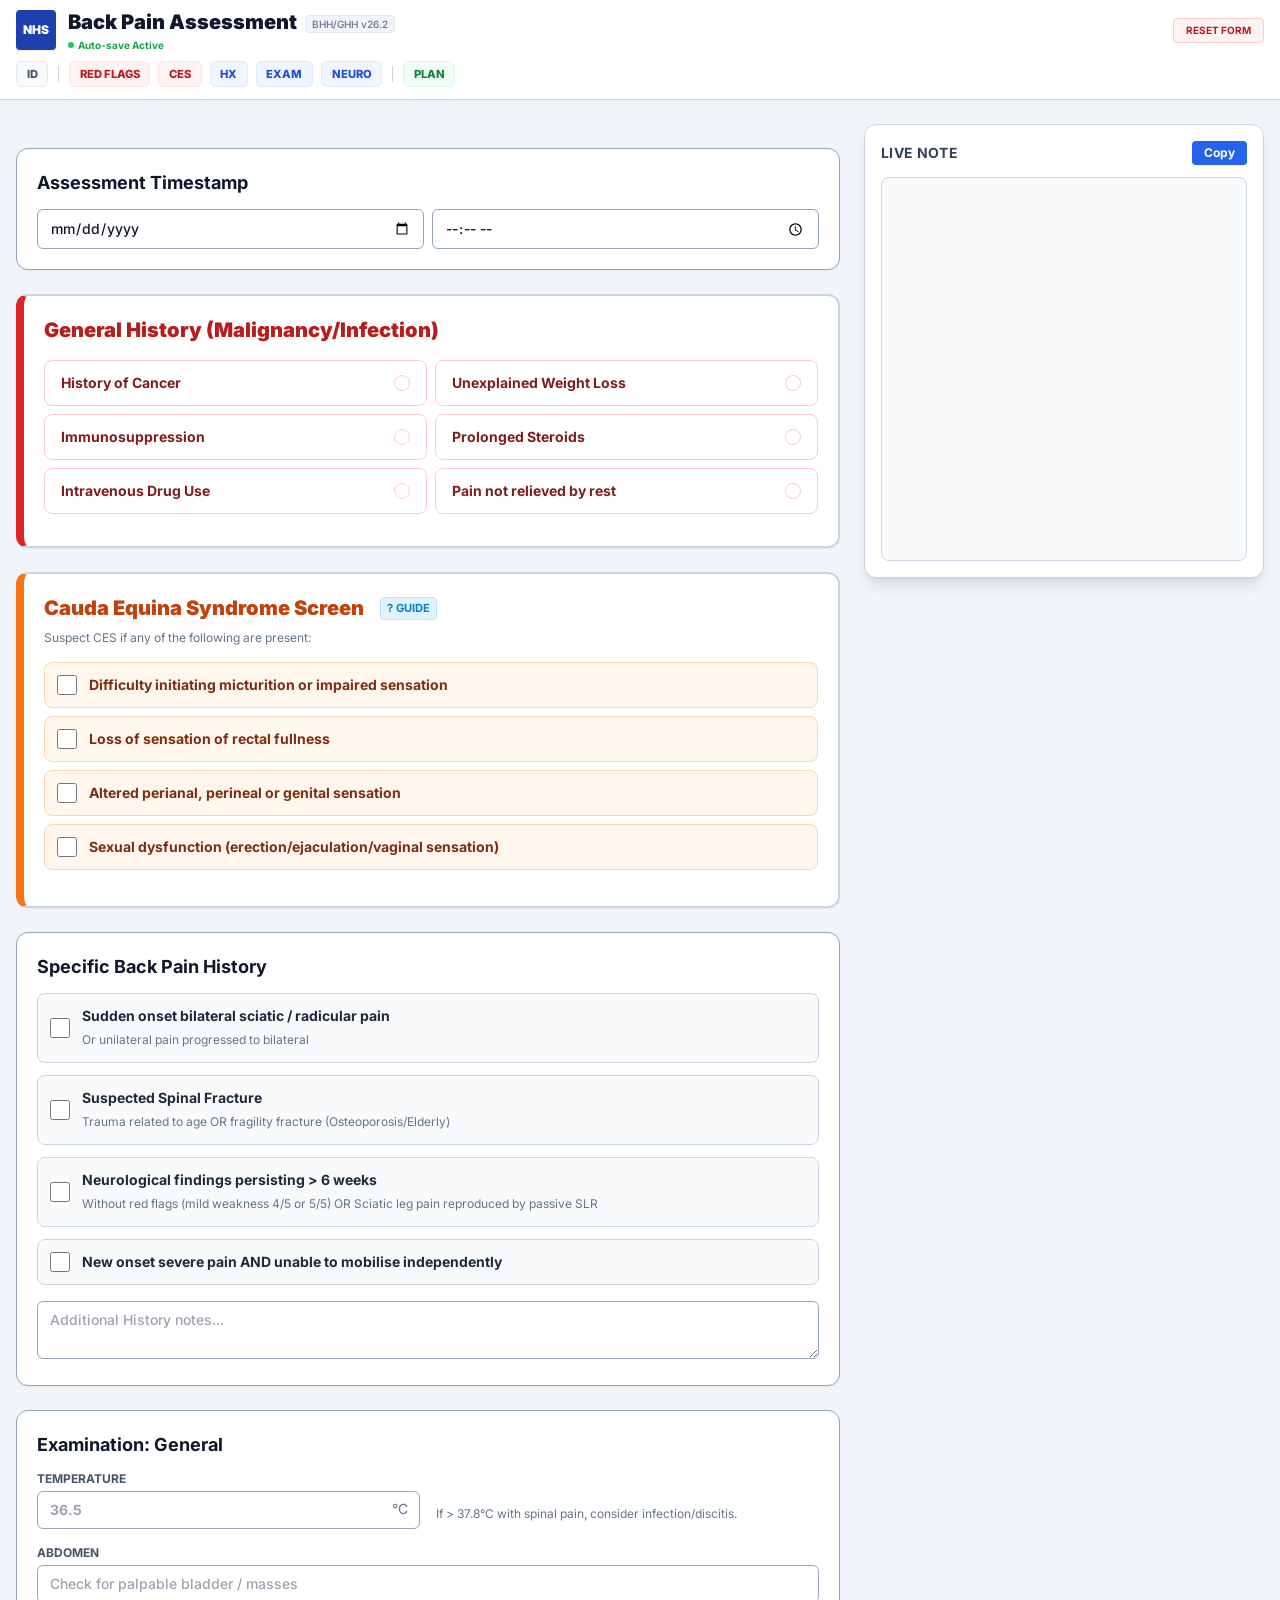
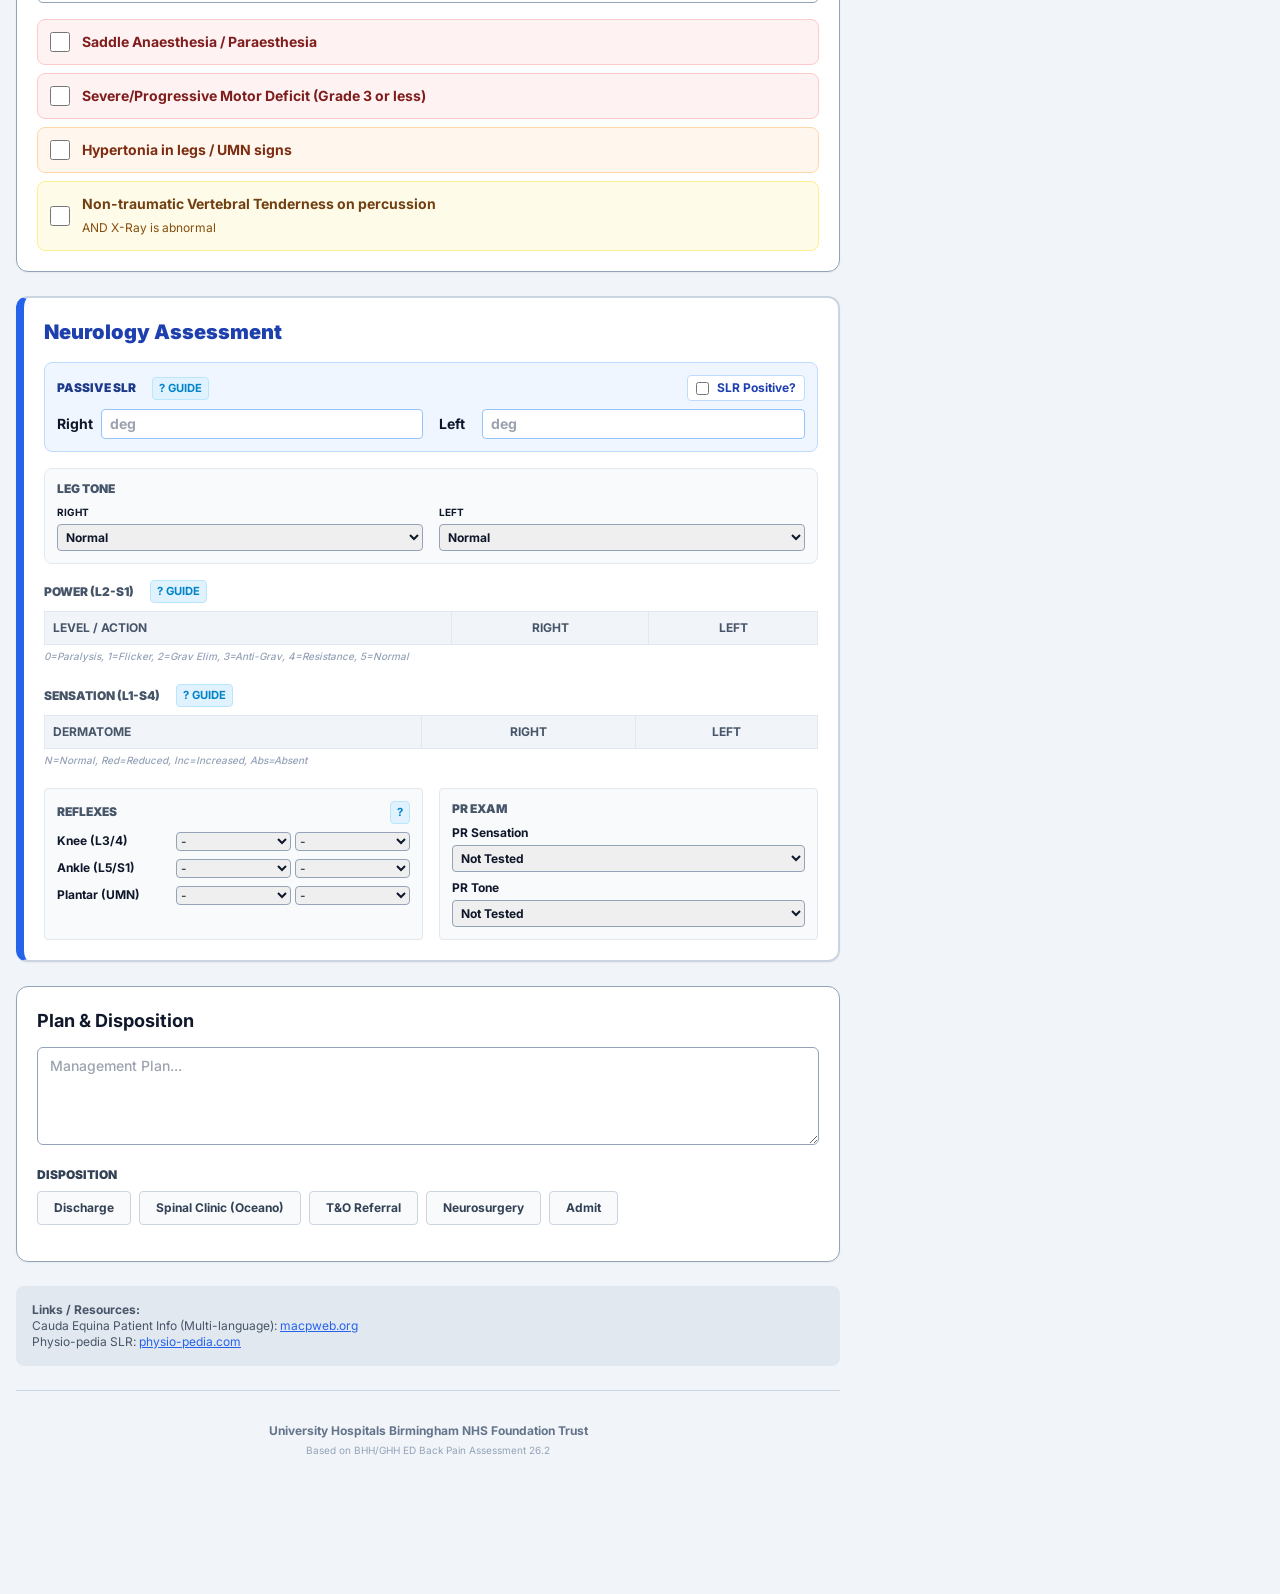
==== backpain-standalone.html @ 21e23d66 "feat: add backpain-standalone.html — fully self-contained standalone for SharePoint" ====
<!DOCTYPE html>
<html lang="en-GB">
<head>
    <meta charset="UTF-8">
    <meta name="viewport" content="width=device-width, initial-scale=1.0">
    <title>BHH/GHH ED Low Back Pain Assessment</title>
    
    
    <style>
        body { font-family: 'Inter', sans-serif; }
        ::-webkit-scrollbar { width: 8px; }
        ::-webkit-scrollbar-track { background: #f1f1f1; border-radius: 4px; }
        ::-webkit-scrollbar-thumb { background: #64748b; border-radius: 4px; }
        html { scroll-behavior: smooth; }
        [id^="sec-"] { scroll-margin-top: 140px; }

        input, textarea, select { border-color: #94a3b8; outline: none; transition: all 0.2s; }
        input:focus, textarea:focus, select:focus { border-color: #2563eb; ring: 2px; box-shadow: 0 0 0 3px rgba(37, 99, 235, 0.2); }

        .rich-output {
            font-family: 'Segoe UI', Tahoma, Geneva, Verdana, sans-serif;
            font-size: 0.85rem;
            line-height: 1.4;
            color: #334155;
            background-color: #f8fafc;
            border: 1px solid #cbd5e1;
            border-radius: 0.5rem;
            padding: 1rem;
            min-height: 24rem;
            overflow-y: auto;
            white-space: pre-wrap; 
        }
        /* Updated to target spans with specific style if needed, though inline style is now used */
        .rich-output span[style*="bold"] { color: #0f172a; }

        /* Standard Buttons */
        .std-btn { transition: all 0.1s; border-color: #cbd5e1; background-color: #f8fafc; color: #334155; }
        .std-btn:hover { background-color: #e2e8f0; }
        .std-btn.active { background-color: #2563eb; color: white; border-color: #1d4ed8; font-weight: 800; }

        /* Neuro Toggle Buttons */
        .neuro-btn {
            font-size: 0.7rem;
            padding: 4px 8px;
            border: 1px solid #cbd5e1;
            background-color: #ffffff;
            color: #475569;
            border-radius: 4px;
            font-weight: 600;
            transition: all 0.1s;
            min-width: 24px;
            text-align: center;
        }
        .neuro-btn:hover { background-color: #f1f5f9; border-color: #94a3b8; }
        .neuro-btn.active {
            background-color: #2563eb; 
            color: white; 
            border-color: #1d4ed8;
            font-weight: 800;
            box-shadow: 0 1px 2px rgba(0,0,0,0.1);
        }
        /* Specific colors for Sensation Abnormalities if active */
        .neuro-btn[data-val="Reduced"].active { background-color: #ea580c; border-color: #c2410c; }
        .neuro-btn[data-val="Absent"].active { background-color: #dc2626; border-color: #b91c1c; }
        .neuro-btn[data-val="Increased"].active { background-color: #7c3aed; border-color: #6d28d9; }


        /* Flags */
        .flag-btn { transition: all 0.1s; background-color: white; border-color: #fecaca; color: #7f1d1d; }
        .flag-btn:hover { background-color: #fef2f2; }
        .flag-btn.active { background-color: #dc2626; color: white; border-color: #991b1b; font-weight: 800; }

        /* Nav */
        .nav-link {
            padding: 0.25rem 0.6rem;
            border-radius: 0.375rem;
            font-size: 0.7rem;
            font-weight: 800;
            text-transform: uppercase;
            transition: all 0.1s;
            border: 1px solid transparent;
            color: #475569;
        }
        .nav-link:hover { background-color: #e2e8f0; color: #0f172a; }
        .nav-link.nav-red { color: #b91c1c; background: #fef2f2; border-color: #fee2e2; } .nav-link.nav-red:hover { background: #dc2626; color: white; }
        .nav-link.nav-blue { color: #1d4ed8; background: #eff6ff; border-color: #dbeafe; } .nav-link.nav-blue:hover { background: #2563eb; color: white; }
        .nav-link.nav-green { color: #15803d; background: #f0fdf4; border-color: #dcfce7; } .nav-link.nav-green:hover { background: #16a34a; color: white; }

        /* Advice Boxes */
        .advice-box { border-left-width: 8px; padding: 1.25rem; border-radius: 0.75rem; margin-bottom: 1.5rem; box-shadow: 0 4px 6px -1px rgba(0, 0, 0, 0.1); animation: popIn 0.3s ease-out; }
        .advice-red { background-color: #fef2f2; border-color: #dc2626; color: #991b1b; }
        .advice-orange { background-color: #fff7ed; border-color: #ea580c; color: #9a3412; }
        .advice-blue { background-color: #eff6ff; border-color: #2563eb; color: #1e40af; }
        
        /* Guide / Education Boxes */
        .guide-box {
            display: none;
            background-color: #f0f9ff;
            border: 1px solid #bae6fd;
            border-radius: 0.5rem;
            padding: 1rem;
            margin-bottom: 1rem;
            font-size: 0.8rem;
            color: #0c4a6e;
        }
        .guide-box h4 { font-weight: 800; margin-bottom: 0.5rem; text-transform: uppercase; font-size: 0.75rem; }
        .guide-box p { margin-bottom: 0.5rem; }
        .guide-box ul { list-style-type: disc; margin-left: 1.2rem; margin-bottom: 0.5rem; }
        .guide-btn {
            font-size: 0.7rem;
            background-color: #e0f2fe;
            color: #0284c7;
            padding: 2px 6px;
            border-radius: 4px;
            font-weight: 700;
            cursor: pointer;
            margin-left: 8px;
            border: 1px solid #bae6fd;
        }
        .guide-btn:hover { background-color: #bae6fd; }

        @keyframes popIn {
            0% { transform: scale(0.95); opacity: 0; }
            100% { transform: scale(1); opacity: 1; }
        }
    </style>
<style>

@font-face {
  font-family: 'Inter'; font-style: normal; font-weight: 400 900; font-display: swap;
  src: url('[data-uri]') format('woff2');
  unicode-range: U+0100-02BA, U+02BD-02C5, U+02C7-02CC, U+02CE-02D7, U+02DD-02FF,
    U+0304, U+0308, U+0329, U+1D00-1DBF, U+1E00-1E9F, U+1EF2-1EFF, U+2020,
    U+20A0-20AB, U+20AD-20C0, U+2113, U+2C60-2C7F, U+A720-A7FF;
}
@font-face {
  font-family: 'Inter'; font-style: normal; font-weight: 400 900; font-display: swap;
  src: url('[data-uri]') format('woff2');
  unicode-range: U+0000-00FF, U+0131, U+0152-0153, U+02BB-02BC, U+02C6, U+02DA,
    U+02DC, U+0304, U+0308, U+0329, U+2000-206F, U+20AC, U+2122, U+2191,
    U+2193, U+2212, U+2215, U+FEFF, U+FFFD;
}

*,:after,:before{--tw-border-spacing-x:0;--tw-border-spacing-y:0;--tw-translate-x:0;--tw-translate-y:0;--tw-rotate:0;--tw-skew-x:0;--tw-skew-y:0;--tw-scale-x:1;--tw-scale-y:1;--tw-pan-x: ;--tw-pan-y: ;--tw-pinch-zoom: ;--tw-scroll-snap-strictness:proximity;--tw-gradient-from-position: ;--tw-gradient-via-position: ;--tw-gradient-to-position: ;--tw-ordinal: ;--tw-slashed-zero: ;--tw-numeric-figure: ;--tw-numeric-spacing: ;--tw-numeric-fraction: ;--tw-ring-inset: ;--tw-ring-offset-width:0px;--tw-ring-offset-color:#fff;--tw-ring-color:rgba(59,130,246,.5);--tw-ring-offset-shadow:0 0 #0000;--tw-ring-shadow:0 0 #0000;--tw-shadow:0 0 #0000;--tw-shadow-colored:0 0 #0000;--tw-blur: ;--tw-brightness: ;--tw-contrast: ;--tw-grayscale: ;--tw-hue-rotate: ;--tw-invert: ;--tw-saturate: ;--tw-sepia: ;--tw-drop-shadow: ;--tw-backdrop-blur: ;--tw-backdrop-brightness: ;--tw-backdrop-contrast: ;--tw-backdrop-grayscale: ;--tw-backdrop-hue-rotate: ;--tw-backdrop-invert: ;--tw-backdrop-opacity: ;--tw-backdrop-saturate: ;--tw-backdrop-sepia: ;--tw-contain-size: ;--tw-contain-layout: ;--tw-contain-paint: ;--tw-contain-style: }::backdrop{--tw-border-spacing-x:0;--tw-border-spacing-y:0;--tw-translate-x:0;--tw-translate-y:0;--tw-rotate:0;--tw-skew-x:0;--tw-skew-y:0;--tw-scale-x:1;--tw-scale-y:1;--tw-pan-x: ;--tw-pan-y: ;--tw-pinch-zoom: ;--tw-scroll-snap-strictness:proximity;--tw-gradient-from-position: ;--tw-gradient-via-position: ;--tw-gradient-to-position: ;--tw-ordinal: ;--tw-slashed-zero: ;--tw-numeric-figure: ;--tw-numeric-spacing: ;--tw-numeric-fraction: ;--tw-ring-inset: ;--tw-ring-offset-width:0px;--tw-ring-offset-color:#fff;--tw-ring-color:rgba(59,130,246,.5);--tw-ring-offset-shadow:0 0 #0000;--tw-ring-shadow:0 0 #0000;--tw-shadow:0 0 #0000;--tw-shadow-colored:0 0 #0000;--tw-blur: ;--tw-brightness: ;--tw-contrast: ;--tw-grayscale: ;--tw-hue-rotate: ;--tw-invert: ;--tw-saturate: ;--tw-sepia: ;--tw-drop-shadow: ;--tw-backdrop-blur: ;--tw-backdrop-brightness: ;--tw-backdrop-contrast: ;--tw-backdrop-grayscale: ;--tw-backdrop-hue-rotate: ;--tw-backdrop-invert: ;--tw-backdrop-opacity: ;--tw-backdrop-saturate: ;--tw-backdrop-sepia: ;--tw-contain-size: ;--tw-contain-layout: ;--tw-contain-paint: ;--tw-contain-style: }/*! tailwindcss v3.4.19 | MIT License | https://tailwindcss.com*/*,:after,:before{box-sizing:border-box;border:0 solid #e5e7eb}:after,:before{--tw-content:""}:host,html{line-height:1.5;-webkit-text-size-adjust:100%;-moz-tab-size:4;-o-tab-size:4;tab-size:4;font-family:ui-sans-serif,system-ui,sans-serif,Apple Color Emoji,Segoe UI Emoji,Segoe UI Symbol,Noto Color Emoji;font-feature-settings:normal;font-variation-settings:normal;-webkit-tap-highlight-color:transparent}body{margin:0;line-height:inherit}hr{height:0;color:inherit;border-top-width:1px}abbr:where([title]){-webkit-text-decoration:underline dotted;text-decoration:underline dotted}h1,h2,h3,h4,h5,h6{font-size:inherit;font-weight:inherit}a{color:inherit;text-decoration:inherit}b,strong{font-weight:bolder}code,kbd,pre,samp{font-family:ui-monospace,SFMono-Regular,Menlo,Monaco,Consolas,Liberation Mono,Courier New,monospace;font-feature-settings:normal;font-variation-settings:normal;font-size:1em}small{font-size:80%}sub,sup{font-size:75%;line-height:0;position:relative;vertical-align:baseline}sub{bottom:-.25em}sup{top:-.5em}table{text-indent:0;border-color:inherit;border-collapse:collapse}button,input,optgroup,select,textarea{font-family:inherit;font-feature-settings:inherit;font-variation-settings:inherit;font-size:100%;font-weight:inherit;line-height:inherit;letter-spacing:inherit;color:inherit;margin:0;padding:0}button,select{text-transform:none}button,input:where([type=button]),input:where([type=reset]),input:where([type=submit]){-webkit-appearance:button;background-color:transparent;background-image:none}:-moz-focusring{outline:auto}:-moz-ui-invalid{box-shadow:none}progress{vertical-align:baseline}::-webkit-inner-spin-button,::-webkit-outer-spin-button{height:auto}[type=search]{-webkit-appearance:textfield;outline-offset:-2px}::-webkit-search-decoration{-webkit-appearance:none}::-webkit-file-upload-button{-webkit-appearance:button;font:inherit}summary{display:list-item}blockquote,dd,dl,figure,h1,h2,h3,h4,h5,h6,hr,p,pre{margin:0}fieldset{margin:0}fieldset,legend{padding:0}menu,ol,ul{list-style:none;margin:0;padding:0}dialog{padding:0}textarea{resize:vertical}input::-moz-placeholder,textarea::-moz-placeholder{opacity:1;color:#9ca3af}input::placeholder,textarea::placeholder{opacity:1;color:#9ca3af}[role=button],button{cursor:pointer}:disabled{cursor:default}audio,canvas,embed,iframe,img,object,svg,video{display:block;vertical-align:middle}img,video{max-width:100%;height:auto}[hidden]:where(:not([hidden=until-found])){display:none}.container{width:100%}@media (min-width:640px){.container{max-width:640px}}@media (min-width:768px){.container{max-width:768px}}@media (min-width:1024px){.container{max-width:1024px}}@media (min-width:1280px){.container{max-width:1280px}}@media (min-width:1536px){.container{max-width:1536px}}.sr-only{position:absolute;width:1px;height:1px;padding:0;margin:-1px;overflow:hidden;clip:rect(0,0,0,0);white-space:nowrap;border-width:0}.absolute{position:absolute}.relative{position:relative}.sticky{position:sticky}.right-3{right:.75rem}.top-0{top:0}.top-2{top:.5rem}.top-24{top:6rem}.z-50{z-index:50}.col-span-2{grid-column:span 2/span 2}.mx-0\.5{margin-left:.125rem;margin-right:.125rem}.mx-auto{margin-left:auto;margin-right:auto}.mb-1{margin-bottom:.25rem}.mb-2{margin-bottom:.5rem}.mb-3{margin-bottom:.75rem}.mb-4{margin-bottom:1rem}.mb-5{margin-bottom:1.25rem}.ml-1{margin-left:.25rem}.ml-4{margin-left:1rem}.mt-1{margin-top:.25rem}.mt-2{margin-top:.5rem}.mt-4{margin-top:1rem}.mt-6{margin-top:1.5rem}.mt-8{margin-top:2rem}.block{display:block}.inline{display:inline}.flex{display:flex}.table{display:table}.grid{display:grid}.hidden{display:none}.h-1\.5{height:.375rem}.h-10{height:2.5rem}.h-4{height:1rem}.h-5{height:1.25rem}.h-auto{height:auto}.w-1\.5{width:.375rem}.w-10{width:2.5rem}.w-32{width:8rem}.w-4{width:1rem}.w-48{width:12rem}.w-5{width:1.25rem}.w-full{width:100%}.w-px{width:1px}.flex-1{flex:1 1 0%}.flex-shrink-0{flex-shrink:0}.border-collapse{border-collapse:collapse}.transform{transform:translate(var(--tw-translate-x),var(--tw-translate-y)) rotate(var(--tw-rotate)) skewX(var(--tw-skew-x)) skewY(var(--tw-skew-y)) scaleX(var(--tw-scale-x)) scaleY(var(--tw-scale-y))}@keyframes pulse{50%{opacity:.5}}.animate-pulse{animation:pulse 2s cubic-bezier(.4,0,.6,1) infinite}.cursor-pointer{cursor:pointer}.list-decimal{list-style-type:decimal}.grid-cols-1{grid-template-columns:repeat(1,minmax(0,1fr))}.grid-cols-2{grid-template-columns:repeat(2,minmax(0,1fr))}.grid-cols-3{grid-template-columns:repeat(3,minmax(0,1fr))}.flex-col{flex-direction:column}.flex-wrap{flex-wrap:wrap}.items-end{align-items:flex-end}.items-center{align-items:center}.justify-center{justify-content:center}.justify-between{justify-content:space-between}.gap-1{gap:.25rem}.gap-1\.5{gap:.375rem}.gap-2{gap:.5rem}.gap-3{gap:.75rem}.gap-4{gap:1rem}.gap-6{gap:1.5rem}.space-x-2>:not([hidden])~:not([hidden]){--tw-space-x-reverse:0;margin-right:calc(.5rem*var(--tw-space-x-reverse));margin-left:calc(.5rem*(1 - var(--tw-space-x-reverse)))}.space-x-3>:not([hidden])~:not([hidden]){--tw-space-x-reverse:0;margin-right:calc(.75rem*var(--tw-space-x-reverse));margin-left:calc(.75rem*(1 - var(--tw-space-x-reverse)))}.space-y-2>:not([hidden])~:not([hidden]){--tw-space-y-reverse:0;margin-top:calc(.5rem*(1 - var(--tw-space-y-reverse)));margin-bottom:calc(.5rem*var(--tw-space-y-reverse))}.space-y-3>:not([hidden])~:not([hidden]){--tw-space-y-reverse:0;margin-top:calc(.75rem*(1 - var(--tw-space-y-reverse)));margin-bottom:calc(.75rem*var(--tw-space-y-reverse))}.space-y-6>:not([hidden])~:not([hidden]){--tw-space-y-reverse:0;margin-top:calc(1.5rem*(1 - var(--tw-space-y-reverse)));margin-bottom:calc(1.5rem*var(--tw-space-y-reverse))}.overflow-x-auto{overflow-x:auto}.rounded{border-radius:.25rem}.rounded-full{border-radius:9999px}.rounded-lg{border-radius:.5rem}.rounded-md{border-radius:.375rem}.rounded-xl{border-radius:.75rem}.border{border-width:1px}.border-2{border-width:2px}.border-b{border-bottom-width:1px}.border-l-\[8px\]{border-left-width:8px}.border-t{border-top-width:1px}.border-blue-200{--tw-border-opacity:1;border-color:rgb(191 219 254/var(--tw-border-opacity,1))}.border-blue-300{--tw-border-opacity:1;border-color:rgb(147 197 253/var(--tw-border-opacity,1))}.border-gray-400{--tw-border-opacity:1;border-color:rgb(156 163 175/var(--tw-border-opacity,1))}.border-orange-200{--tw-border-opacity:1;border-color:rgb(254 215 170/var(--tw-border-opacity,1))}.border-red-200{--tw-border-opacity:1;border-color:rgb(254 202 202/var(--tw-border-opacity,1))}.border-slate-200{--tw-border-opacity:1;border-color:rgb(226 232 240/var(--tw-border-opacity,1))}.border-slate-300{--tw-border-opacity:1;border-color:rgb(203 213 225/var(--tw-border-opacity,1))}.border-slate-400{--tw-border-opacity:1;border-color:rgb(148 163 184/var(--tw-border-opacity,1))}.border-yellow-200{--tw-border-opacity:1;border-color:rgb(254 240 138/var(--tw-border-opacity,1))}.border-l-blue-600{--tw-border-opacity:1;border-left-color:rgb(37 99 235/var(--tw-border-opacity,1))}.border-l-orange-500{--tw-border-opacity:1;border-left-color:rgb(249 115 22/var(--tw-border-opacity,1))}.border-l-red-600{--tw-border-opacity:1;border-left-color:rgb(220 38 38/var(--tw-border-opacity,1))}.bg-blue-50{--tw-bg-opacity:1;background-color:rgb(239 246 255/var(--tw-bg-opacity,1))}.bg-blue-600{--tw-bg-opacity:1;background-color:rgb(37 99 235/var(--tw-bg-opacity,1))}.bg-blue-800{--tw-bg-opacity:1;background-color:rgb(30 64 175/var(--tw-bg-opacity,1))}.bg-green-500{--tw-bg-opacity:1;background-color:rgb(34 197 94/var(--tw-bg-opacity,1))}.bg-orange-50{--tw-bg-opacity:1;background-color:rgb(255 247 237/var(--tw-bg-opacity,1))}.bg-red-50{--tw-bg-opacity:1;background-color:rgb(254 242 242/var(--tw-bg-opacity,1))}.bg-slate-100{--tw-bg-opacity:1;background-color:rgb(241 245 249/var(--tw-bg-opacity,1))}.bg-slate-200{--tw-bg-opacity:1;background-color:rgb(226 232 240/var(--tw-bg-opacity,1))}.bg-slate-300{--tw-bg-opacity:1;background-color:rgb(203 213 225/var(--tw-bg-opacity,1))}.bg-slate-50{--tw-bg-opacity:1;background-color:rgb(248 250 252/var(--tw-bg-opacity,1))}.bg-white{--tw-bg-opacity:1;background-color:rgb(255 255 255/var(--tw-bg-opacity,1))}.bg-yellow-50{--tw-bg-opacity:1;background-color:rgb(254 252 232/var(--tw-bg-opacity,1))}.p-1{padding:.25rem}.p-2{padding:.5rem}.p-3{padding:.75rem}.p-4{padding:1rem}.p-5{padding:1.25rem}.px-1\.5{padding-left:.375rem;padding-right:.375rem}.px-2{padding-left:.5rem;padding-right:.5rem}.px-3{padding-left:.75rem;padding-right:.75rem}.px-4{padding-left:1rem;padding-right:1rem}.py-0\.5{padding-top:.125rem;padding-bottom:.125rem}.py-1{padding-top:.25rem;padding-bottom:.25rem}.py-2{padding-top:.5rem;padding-bottom:.5rem}.py-3{padding-top:.75rem;padding-bottom:.75rem}.py-6{padding-top:1.5rem;padding-bottom:1.5rem}.py-8{padding-top:2rem;padding-bottom:2rem}.pb-1{padding-bottom:.25rem}.pb-2{padding-bottom:.5rem}.pb-20{padding-bottom:5rem}.pl-8{padding-left:2rem}.pt-4{padding-top:1rem}.text-left{text-align:left}.text-center{text-align:center}.align-middle{vertical-align:middle}.text-\[10px\]{font-size:10px}.text-lg{font-size:1.125rem;line-height:1.75rem}.text-sm{font-size:.875rem;line-height:1.25rem}.text-xl{font-size:1.25rem;line-height:1.75rem}.text-xs{font-size:.75rem;line-height:1rem}.font-black{font-weight:900}.font-bold{font-weight:700}.font-medium{font-weight:500}.uppercase{text-transform:uppercase}.italic{font-style:italic}.leading-relaxed{line-height:1.625}.leading-tight{line-height:1.25}.tracking-wide{letter-spacing:.025em}.text-blue-600{--tw-text-opacity:1;color:rgb(37 99 235/var(--tw-text-opacity,1))}.text-blue-800{--tw-text-opacity:1;color:rgb(30 64 175/var(--tw-text-opacity,1))}.text-blue-900{--tw-text-opacity:1;color:rgb(30 58 138/var(--tw-text-opacity,1))}.text-green-600{--tw-text-opacity:1;color:rgb(22 163 74/var(--tw-text-opacity,1))}.text-orange-600{--tw-text-opacity:1;color:rgb(234 88 12/var(--tw-text-opacity,1))}.text-orange-700{--tw-text-opacity:1;color:rgb(194 65 12/var(--tw-text-opacity,1))}.text-orange-900{--tw-text-opacity:1;color:rgb(124 45 18/var(--tw-text-opacity,1))}.text-red-600{--tw-text-opacity:1;color:rgb(220 38 38/var(--tw-text-opacity,1))}.text-red-700{--tw-text-opacity:1;color:rgb(185 28 28/var(--tw-text-opacity,1))}.text-red-900{--tw-text-opacity:1;color:rgb(127 29 29/var(--tw-text-opacity,1))}.text-slate-400{--tw-text-opacity:1;color:rgb(148 163 184/var(--tw-text-opacity,1))}.text-slate-500{--tw-text-opacity:1;color:rgb(100 116 139/var(--tw-text-opacity,1))}.text-slate-600{--tw-text-opacity:1;color:rgb(71 85 105/var(--tw-text-opacity,1))}.text-slate-700{--tw-text-opacity:1;color:rgb(51 65 85/var(--tw-text-opacity,1))}.text-slate-800{--tw-text-opacity:1;color:rgb(30 41 59/var(--tw-text-opacity,1))}.text-slate-900{--tw-text-opacity:1;color:rgb(15 23 42/var(--tw-text-opacity,1))}.text-white{--tw-text-opacity:1;color:rgb(255 255 255/var(--tw-text-opacity,1))}.text-yellow-600{--tw-text-opacity:1;color:rgb(202 138 4/var(--tw-text-opacity,1))}.text-yellow-800{--tw-text-opacity:1;color:rgb(133 77 14/var(--tw-text-opacity,1))}.text-yellow-900{--tw-text-opacity:1;color:rgb(113 63 18/var(--tw-text-opacity,1))}.underline{text-decoration-line:underline}.antialiased{-webkit-font-smoothing:antialiased;-moz-osx-font-smoothing:grayscale}.shadow-lg{--tw-shadow:0 10px 15px -3px rgba(0,0,0,.1),0 4px 6px -4px rgba(0,0,0,.1);--tw-shadow-colored:0 10px 15px -3px var(--tw-shadow-color),0 4px 6px -4px var(--tw-shadow-color)}.shadow-lg,.shadow-sm{box-shadow:var(--tw-ring-offset-shadow,0 0 #0000),var(--tw-ring-shadow,0 0 #0000),var(--tw-shadow)}.shadow-sm{--tw-shadow:0 1px 2px 0 rgba(0,0,0,.05);--tw-shadow-colored:0 1px 2px 0 var(--tw-shadow-color)}.outline{outline-style:solid}.ring{--tw-ring-offset-shadow:var(--tw-ring-inset) 0 0 0 var(--tw-ring-offset-width) var(--tw-ring-offset-color);--tw-ring-shadow:var(--tw-ring-inset) 0 0 0 calc(3px + var(--tw-ring-offset-width)) var(--tw-ring-color);box-shadow:var(--tw-ring-offset-shadow),var(--tw-ring-shadow),var(--tw-shadow,0 0 #0000)}.ring-blue-500{--tw-ring-opacity:1;--tw-ring-color:rgb(59 130 246/var(--tw-ring-opacity,1))}.ring-offset-2{--tw-ring-offset-width:2px}.filter{filter:var(--tw-blur) var(--tw-brightness) var(--tw-contrast) var(--tw-grayscale) var(--tw-hue-rotate) var(--tw-invert) var(--tw-saturate) var(--tw-sepia) var(--tw-drop-shadow)}.transition{transition-property:color,background-color,border-color,text-decoration-color,fill,stroke,opacity,box-shadow,transform,filter,-webkit-backdrop-filter;transition-property:color,background-color,border-color,text-decoration-color,fill,stroke,opacity,box-shadow,transform,filter,backdrop-filter;transition-property:color,background-color,border-color,text-decoration-color,fill,stroke,opacity,box-shadow,transform,filter,backdrop-filter,-webkit-backdrop-filter;transition-timing-function:cubic-bezier(.4,0,.2,1);transition-duration:.15s}.hover\:bg-blue-700:hover{--tw-bg-opacity:1;background-color:rgb(29 78 216/var(--tw-bg-opacity,1))}.hover\:bg-orange-100:hover{--tw-bg-opacity:1;background-color:rgb(255 237 213/var(--tw-bg-opacity,1))}.hover\:bg-red-100:hover{--tw-bg-opacity:1;background-color:rgb(254 226 226/var(--tw-bg-opacity,1))}.focus\:ring-2:focus{--tw-ring-offset-shadow:var(--tw-ring-inset) 0 0 0 var(--tw-ring-offset-width) var(--tw-ring-offset-color);--tw-ring-shadow:var(--tw-ring-inset) 0 0 0 calc(2px + var(--tw-ring-offset-width)) var(--tw-ring-color);box-shadow:var(--tw-ring-offset-shadow),var(--tw-ring-shadow),var(--tw-shadow,0 0 #0000)}.focus\:ring-orange-500:focus{--tw-ring-opacity:1;--tw-ring-color:rgb(249 115 22/var(--tw-ring-opacity,1))}.peer:checked~.peer-checked\:border-red-800{--tw-border-opacity:1;border-color:rgb(153 27 27/var(--tw-border-opacity,1))}.peer:checked~.peer-checked\:border-sky-800{--tw-border-opacity:1;border-color:rgb(7 89 133/var(--tw-border-opacity,1))}.peer:checked~.peer-checked\:bg-red-600{--tw-bg-opacity:1;background-color:rgb(220 38 38/var(--tw-bg-opacity,1))}.peer:checked~.peer-checked\:bg-sky-600{--tw-bg-opacity:1;background-color:rgb(2 132 199/var(--tw-bg-opacity,1))}.peer:checked~.peer-checked\:text-white{--tw-text-opacity:1;color:rgb(255 255 255/var(--tw-text-opacity,1))}@media (min-width:768px){.md\:col-span-2{grid-column:span 2/span 2}.md\:grid-cols-2{grid-template-columns:repeat(2,minmax(0,1fr))}.md\:flex-row{flex-direction:row}.md\:gap-2{gap:.5rem}.md\:text-xl{font-size:1.25rem;line-height:1.75rem}}@media (min-width:1024px){.lg\:col-span-5{grid-column:span 5/span 5}.lg\:col-span-7{grid-column:span 7/span 7}.lg\:grid-cols-12{grid-template-columns:repeat(12,minmax(0,1fr))}}@media (min-width:1280px){.xl\:col-span-4{grid-column:span 4/span 4}.xl\:col-span-8{grid-column:span 8/span 8}}

</style>
</head>
<body class="bg-slate-100 text-slate-900 antialiased pb-20">

    <header class="bg-white shadow-sm sticky top-0 z-50 border-b border-slate-300">
        <div class="container mx-auto px-4 py-2">
            <div class="flex justify-between items-center mb-2">
                <div class="flex items-center gap-3">
                    <div class="h-10 w-10 bg-blue-800 rounded flex items-center justify-center text-white font-black text-xs shadow-sm">NHS</div>
                    <div>
                        <h1 class="text-lg md:text-xl font-black text-slate-900 leading-tight">Back Pain Assessment <span class="text-[10px] font-medium text-slate-500 bg-slate-100 px-1.5 py-0.5 rounded border align-middle ml-1">BHH/GHH v26.2</span></h1>
                        <p class="text-[10px] text-green-600 font-bold flex items-center gap-1">
                            <span class="w-1.5 h-1.5 rounded-full bg-green-500 animate-pulse"></span> Auto-save Active
                        </p>
                    </div>
                </div>
                <button id="resetData" class="px-3 py-1 text-[10px] font-bold text-red-700 bg-red-50 hover:bg-red-100 border border-red-200 rounded transition uppercase">Reset Form</button>
            </div>

            <nav class="flex flex-wrap items-center gap-1.5 md:gap-2 pb-1">
                <a href="#sec-details" class="nav-link bg-slate-50 border-slate-200">ID</a>
                <span class="w-px h-4 bg-slate-300 mx-0.5"></span>
                <a href="#sec-redflags" class="nav-link nav-red">Red Flags</a>
                <a href="#sec-ces" class="nav-link nav-red">CES</a>
                <a href="#sec-history" class="nav-link nav-blue">Hx</a>
                <a href="#sec-exam" class="nav-link nav-blue">Exam</a>
                <a href="#sec-neuro" class="nav-link nav-blue">Neuro</a>
                <span class="w-px h-4 bg-slate-300 mx-0.5"></span>
                <a href="#sec-plan" class="nav-link nav-green">Plan</a>
            </nav>
        </div>
    </header>

    <main class="container mx-auto px-4 py-6">
        <div class="grid grid-cols-1 lg:grid-cols-12 gap-6">
            
            <div class="lg:col-span-7 xl:col-span-8 flex flex-col space-y-6">

                <div id="proFormaAdviceTop" class="hidden"></div>

                <section class="bg-white p-5 rounded-xl shadow-sm border border-slate-400" id="sec-details">
                    <h2 class="text-lg font-bold text-slate-900 mb-3">Assessment Timestamp</h2>
                    <div class="grid grid-cols-2 md:grid-cols-2 gap-3">
                        <div class="col-span-2 md:col-span-2 grid grid-cols-2 gap-2">
                            <input type="date" id="assessmentDate" class="w-full px-3 py-2 border border-slate-400 rounded-md text-sm font-medium">
                            <input type="time" id="assessmentTime" class="w-full px-3 py-2 border border-slate-400 rounded-md text-sm font-medium">
                        </div>
                    </div>
                </section>

                <section class="bg-white p-5 rounded-xl shadow-sm border-2 border-slate-300 border-l-[8px] border-l-red-600" id="sec-redflags">
                    <h3 class="text-xl font-black text-red-700 mb-4">General History (Malignancy/Infection)</h3>
                    
                    <div class="grid grid-cols-1 md:grid-cols-2 gap-2 mb-3">
                        <button type="button" class="flag-btn px-4 py-3 border rounded-lg text-sm font-bold text-left flex items-center justify-between" data-flag="Cancer">
                            <span>History of Cancer</span><span class="w-4 h-4 rounded-full border border-red-200 bg-white check-indicator"></span>
                        </button>
                        <button type="button" class="flag-btn px-4 py-3 border rounded-lg text-sm font-bold text-left flex items-center justify-between" data-flag="Weight Loss">
                            <span>Unexplained Weight Loss</span><span class="w-4 h-4 rounded-full border border-red-200 bg-white check-indicator"></span>
                        </button>
                        <button type="button" class="flag-btn px-4 py-3 border rounded-lg text-sm font-bold text-left flex items-center justify-between" data-flag="Immunosuppression">
                            <span>Immunosuppression</span><span class="w-4 h-4 rounded-full border border-red-200 bg-white check-indicator"></span>
                        </button>
                        <button type="button" class="flag-btn px-4 py-3 border rounded-lg text-sm font-bold text-left flex items-center justify-between" data-flag="Steroids">
                            <span>Prolonged Steroids</span><span class="w-4 h-4 rounded-full border border-red-200 bg-white check-indicator"></span>
                        </button>
                        <button type="button" class="flag-btn px-4 py-3 border rounded-lg text-sm font-bold text-left flex items-center justify-between" data-flag="IVDU">
                            <span>Intravenous Drug Use</span><span class="w-4 h-4 rounded-full border border-red-200 bg-white check-indicator"></span>
                        </button>
                        <button type="button" class="flag-btn px-4 py-3 border rounded-lg text-sm font-bold text-left flex items-center justify-between" data-flag="Pain Rest">
                            <span>Pain not relieved by rest</span><span class="w-4 h-4 rounded-full border border-red-200 bg-white check-indicator"></span>
                        </button>
                    </div>
                    <div class="hidden p-3 bg-red-50 border border-red-200 rounded text-xs text-red-900 font-medium" id="bloods_advice">
                        ⚠️ <span style="font-weight:bold">ACTION:</span> Request Bloods (FBC, ESR, CRP, U&Es, Creatinine, Liver, Bone). Consider UHB MSCC Guidelines.
                    </div>
                </section>

                <section class="bg-white p-5 rounded-xl shadow-sm border-2 border-slate-300 border-l-[8px] border-l-orange-500" id="sec-ces">
                    <div class="flex items-center gap-2 mb-2">
                        <h3 class="text-xl font-black text-orange-700">Cauda Equina Syndrome Screen</h3>
                        <button type="button" class="guide-btn" onclick="toggleGuide('guide-ces')">? GUIDE</button>
                    </div>

                    <div id="guide-ces" class="guide-box">
                        <h4>Assessing Cauda Equina Syndrome (CES)</h4>
                        <p>Ask specifically about subjective changes in function. Symptoms are often vague in early stages (CESI - Incomplete).</p>
                        <ul>
                            <li><strong>Bladder:</strong> Difficulty initiating flow, poor stream, loss of sensation of flow, or incontinence (late sign).</li>
                            <li><strong>Bowels:</strong> Incontinence or loss of sensation of rectal fullness/passing wind.</li>
                            <li><strong>Sexual Function:</strong> Change in erection/ejaculation or vaginal sensation.</li>
                            <li><strong>Saddle Sensation:</strong> Numbness when wiping or sitting.</li>
                        </ul>
                    </div>

                    <p class="text-xs text-slate-500 mb-4">Suspect CES if any of the following are present:</p>
                    
                    <div class="space-y-2 mb-4">
                        <label class="flex items-center space-x-3 p-3 bg-orange-50 border border-orange-200 rounded-lg cursor-pointer hover:bg-orange-100 transition">
                            <input type="checkbox" id="ces_urine" class="w-5 h-5 text-orange-600 rounded border-gray-400 focus:ring-orange-500">
                            <span class="font-bold text-orange-900 text-sm">Difficulty initiating micturition or impaired sensation</span>
                        </label>
                        <label class="flex items-center space-x-3 p-3 bg-orange-50 border border-orange-200 rounded-lg cursor-pointer hover:bg-orange-100 transition">
                            <input type="checkbox" id="ces_rectal" class="w-5 h-5 text-orange-600 rounded border-gray-400 focus:ring-orange-500">
                            <span class="font-bold text-orange-900 text-sm">Loss of sensation of rectal fullness</span>
                        </label>
                        <label class="flex items-center space-x-3 p-3 bg-orange-50 border border-orange-200 rounded-lg cursor-pointer hover:bg-orange-100 transition">
                            <input type="checkbox" id="ces_saddle" class="w-5 h-5 text-orange-600 rounded border-gray-400 focus:ring-orange-500">
                            <span class="font-bold text-orange-900 text-sm">Altered perianal, perineal or genital sensation</span>
                        </label>
                        <label class="flex items-center space-x-3 p-3 bg-orange-50 border border-orange-200 rounded-lg cursor-pointer hover:bg-orange-100 transition">
                            <input type="checkbox" id="ces_sex" class="w-5 h-5 text-orange-600 rounded border-gray-400 focus:ring-orange-500">
                            <span class="font-bold text-orange-900 text-sm">Sexual dysfunction (erection/ejaculation/vaginal sensation)</span>
                        </label>
                    </div>

                    <div id="ces_logic_container" class="hidden animate-fade-in border-t border-orange-200 pt-4">
                        <p class="text-xs font-black text-slate-600 uppercase mb-2">Symptom Duration (Mandatory)</p>
                        <div class="grid grid-cols-1 md:grid-cols-2 gap-3">
                            <label class="cursor-pointer">
                                <input type="radio" name="ces_duration" value="emergency" class="peer sr-only">
                                <div class="p-3 border-2 rounded-lg text-center text-sm font-bold text-slate-500 border-slate-300 peer-checked:bg-red-600 peer-checked:text-white peer-checked:border-red-800 transition">
                                    &le; 14 Days OR Deteriorating
                                </div>
                            </label>
                            <label class="cursor-pointer">
                                <input type="radio" name="ces_duration" value="clinic" class="peer sr-only">
                                <div class="p-3 border-2 rounded-lg text-center text-sm font-bold text-slate-500 border-slate-300 peer-checked:bg-sky-600 peer-checked:text-white peer-checked:border-sky-800 transition">
                                    &ge; 15 Days AND Stable
                                </div>
                            </label>
                        </div>
                    </div>
                </section>

                <section class="bg-white p-5 rounded-xl shadow-sm border border-slate-400" id="sec-history">
                    <h2 class="text-lg font-bold text-slate-900 mb-3">Specific Back Pain History</h2>
                    
                    <div class="space-y-3">
                        <div class="p-3 border border-slate-300 rounded-lg bg-slate-50">
                            <label class="flex items-center space-x-3 cursor-pointer">
                                <input type="checkbox" id="hx_sciatica" class="w-5 h-5 text-blue-600 rounded border-gray-400">
                                <div>
                                    <span class="font-bold text-slate-800 text-sm block">Sudden onset bilateral sciatic / radicular pain</span>
                                    <span class="text-xs text-slate-500">Or unilateral pain progressed to bilateral</span>
                                </div>
                            </label>
                        </div>

                        <div class="p-3 border border-slate-300 rounded-lg bg-slate-50">
                            <label class="flex items-center space-x-3 cursor-pointer">
                                <input type="checkbox" id="hx_fracture" class="w-5 h-5 text-blue-600 rounded border-gray-400">
                                <div>
                                    <span class="font-bold text-slate-800 text-sm block">Suspected Spinal Fracture</span>
                                    <span class="text-xs text-slate-500">Trauma related to age OR fragility fracture (Osteoporosis/Elderly)</span>
                                </div>
                            </label>
                            <div class="mt-2 text-xs text-blue-800 font-bold hidden pl-8" id="fracture_advice">
                                ACTION: X-Ray or CT. Consider MRI if neuro deficit. Discuss with Senior (ST4+).
                            </div>
                        </div>

                        <div class="p-3 border border-slate-300 rounded-lg bg-slate-50">
                             <label class="flex items-center space-x-3 cursor-pointer">
                                <input type="checkbox" id="hx_chronic" class="w-5 h-5 text-blue-600 rounded border-gray-400">
                                <div>
                                    <span class="font-bold text-slate-800 text-sm block">Neurological findings persisting &gt; 6 weeks</span>
                                    <span class="text-xs text-slate-500">Without red flags (mild weakness 4/5 or 5/5) OR Sciatic leg pain reproduced by passive SLR</span>
                                </div>
                            </label>
                        </div>
                        
                        <div class="p-3 border border-slate-300 rounded-lg bg-slate-50">
                             <label class="flex items-center space-x-3 cursor-pointer">
                                <input type="checkbox" id="hx_immobile" class="w-5 h-5 text-blue-600 rounded border-gray-400">
                                <span class="font-bold text-slate-800 text-sm">New onset severe pain AND unable to mobilise independently</span>
                            </label>
                        </div>
                    </div>
                    <textarea id="hx_notes" rows="2" class="w-full px-3 py-2 mt-4 border border-slate-400 rounded-md text-sm font-medium" placeholder="Additional History notes..."></textarea>
                </section>

                <section class="bg-white p-5 rounded-xl shadow-sm border border-slate-400" id="sec-exam">
                    <h2 class="text-lg font-bold text-slate-900 mb-3">Examination: General</h2>
                    
                    <div class="grid grid-cols-2 gap-4 mb-4">
                        <div>
                            <label class="block text-xs font-bold text-slate-600 uppercase mb-1">Temperature</label>
                            <div class="relative">
                                <input type="number" id="ex_temp" class="w-full px-3 py-2 border border-slate-400 rounded-md text-sm font-bold" placeholder="36.5">
                                <span class="absolute right-3 top-2 text-slate-500 text-sm">°C</span>
                            </div>
                        </div>
                        <div class="flex items-end pb-2">
                            <div class="text-xs text-slate-500 leading-tight">If > 37.8°C with spinal pain, consider infection/discitis.</div>
                        </div>
                    </div>

                    <div class="mb-4">
                         <label class="block text-xs font-bold text-slate-600 uppercase mb-1">Abdomen</label>
                         <input type="text" id="ex_abdomen" class="w-full px-3 py-2 border border-slate-400 rounded-md text-sm font-medium" placeholder="Check for palpable bladder / masses">
                    </div>
                    
                    <div class="space-y-2">
                         <div class="p-3 bg-red-50 border border-red-200 rounded-lg">
                            <label class="flex items-center space-x-3 cursor-pointer">
                                <input type="checkbox" id="ex_saddle" class="w-5 h-5 text-red-600 rounded border-gray-400">
                                <span class="font-bold text-red-900 text-sm">Saddle Anaesthesia / Paraesthesia</span>
                            </label>
                        </div>
                         <div class="p-3 bg-red-50 border border-red-200 rounded-lg">
                            <label class="flex items-center space-x-3 cursor-pointer">
                                <input type="checkbox" id="ex_severe_motor" class="w-5 h-5 text-red-600 rounded border-gray-400">
                                <span class="font-bold text-red-900 text-sm">Severe/Progressive Motor Deficit (Grade 3 or less)</span>
                            </label>
                        </div>
                        <div class="p-3 bg-orange-50 border border-orange-200 rounded-lg">
                            <label class="flex items-center space-x-3 cursor-pointer">
                                <input type="checkbox" id="ex_hypertonia" class="w-5 h-5 text-orange-600 rounded border-gray-400">
                                <span class="font-bold text-orange-900 text-sm">Hypertonia in legs / UMN signs</span>
                            </label>
                        </div>
                        <div class="p-3 bg-yellow-50 border border-yellow-200 rounded-lg">
                             <label class="flex items-center space-x-3 cursor-pointer">
                                <input type="checkbox" id="ex_tender" class="w-5 h-5 text-yellow-600 rounded border-gray-400">
                                <div>
                                    <span class="font-bold text-yellow-900 text-sm block">Non-traumatic Vertebral Tenderness on percussion</span>
                                    <span class="text-xs text-yellow-800">AND X-Ray is abnormal</span>
                                </div>
                            </label>
                        </div>
                    </div>
                </section>

                <section class="bg-white p-5 rounded-xl shadow-sm border-2 border-slate-300 border-l-[8px] border-l-blue-600" id="sec-neuro">
                    <h2 class="text-xl font-black text-blue-800 mb-4">Neurology Assessment</h2>
                    
                    <div class="bg-blue-50 p-3 rounded-lg border border-blue-200 mb-4">
                        <div class="flex justify-between items-center mb-2">
                             <div class="flex items-center gap-2">
                                <p class="text-xs font-black text-blue-900 uppercase">Passive SLR</p>
                                <button type="button" class="guide-btn" onclick="toggleGuide('guide-slr')">? GUIDE</button>
                             </div>
                             <label class="flex items-center space-x-2 cursor-pointer bg-white px-2 py-1 rounded border border-blue-200">
                                <input type="checkbox" id="slr_positive" class="text-blue-600 rounded">
                                <span class="text-xs font-bold text-blue-800">SLR Positive?</span>
                             </label>
                        </div>

                        <div id="guide-slr" class="guide-box">
                            <h4>Straight Leg Raise Test (L4-S1 Nerve Root Tension)</h4>
                            <div class="flex flex-col md:flex-row gap-4">
                                <div class="flex-1">
                                    <p><strong>Goal:</strong> Test for mechanical tension of the lumbosacral nerve roots.</p>
                                    <p><strong>Technique:</strong> Patient supine. Passive hip flexion with knee extended.</p>
                                    <p><strong>Positive Result:</strong> Reproduction of patient's <em>familiar</em> leg pain (radicular) between 30-70° of elevation. Back pain alone is negative.</p>
                                    <p><strong>Sensitisation:</strong> If pain occurs, lower leg slightly until pain eases, then Dorsiflex foot. Return of pain confirms neural tissue origin.</p>
                                </div>
                                <div class="w-32 flex-shrink-0">
                                    <img src="images/slr_test.png" onerror="this.style.display=\'none\'" alt="SLR Test" class="w-full h-auto rounded border border-slate-300 bg-white" onerror="this.style.display='none'">
                                </div>
                            </div>
                        </div>

                        <div class="grid grid-cols-2 gap-4">
                            <div class="flex items-center gap-2">
                                <span class="font-bold text-sm w-10">Right</span>
                                <input type="number" id="slr_r" class="w-full px-2 py-1 border border-blue-300 rounded text-sm font-bold" placeholder="deg">
                            </div>
                            <div class="flex items-center gap-2">
                                <span class="font-bold text-sm w-10">Left</span>
                                <input type="number" id="slr_l" class="w-full px-2 py-1 border border-blue-300 rounded text-sm font-bold" placeholder="deg">
                            </div>
                        </div>
                    </div>

                    <div class="bg-slate-50 p-3 rounded-lg border border-slate-200 mb-4">
                        <p class="text-xs font-black text-slate-600 uppercase mb-2">Leg Tone</p>
                        <div class="grid grid-cols-2 gap-4">
                            <div>
                                <label class="block text-[10px] font-bold uppercase mb-1">Right</label>
                                <select id="tone_r" class="w-full text-xs border rounded p-1 font-bold">
                                    <option value="Normal">Normal</option>
                                    <option value="Increased">Increased (Hypertonia)</option>
                                    <option value="Decreased">Decreased</option>
                                </select>
                            </div>
                            <div>
                                <label class="block text-[10px] font-bold uppercase mb-1">Left</label>
                                <select id="tone_l" class="w-full text-xs border rounded p-1 font-bold">
                                    <option value="Normal">Normal</option>
                                    <option value="Increased">Increased (Hypertonia)</option>
                                    <option value="Decreased">Decreased</option>
                                </select>
                            </div>
                        </div>
                    </div>

                    <div class="mb-5 overflow-x-auto">
                        <div class="flex items-center gap-2 mb-2">
                            <p class="text-xs font-black text-slate-600 uppercase">Power (L2-S1)</p>
                            <button type="button" class="guide-btn" onclick="toggleGuide('guide-power')">? GUIDE</button>
                        </div>
                        
                        <div id="guide-power" class="guide-box">
                             <h4>Myotomes Testing Guide</h4>
                             <div class="flex flex-col md:flex-row gap-4">
                                <div class="flex-1">
                                    <ul>
                                        <li><strong>L2:</strong> Hip Flexion (Iliopsoas) - "Lift knee to chest against resistance"</li>
                                        <li><strong>L3:</strong> Knee Extension (Quadriceps) - "Straighten leg against resistance"</li>
                                        <li><strong>L4:</strong> Ankle Dorsiflexion (Tibialis Anterior) - "Pull foot up"</li>
                                        <li><strong>L5:</strong> Great Toe Extension (EHL) - "Pull big toe up"</li>
                                        <li><strong>S1:</strong> Ankle Plantarflexion/Eversion - "Push foot down like a pedal"</li>
                                    </ul>
                                </div>
                                <div class="w-32 flex-shrink-0">
                                     <img src="images/motor_exam.png" onerror="this.style.display=\'none\'" alt="Motor Exam" class="w-full h-auto rounded border border-slate-300 bg-white" onerror="this.style.display='none'">
                                </div>
                             </div>
                        </div>

                        <table class="w-full text-sm border-collapse">
                            <thead>
                                <tr class="bg-slate-100 text-slate-600 text-xs uppercase">
                                    <th class="p-2 text-left border border-slate-200">Level / Action</th>
                                    <th class="p-2 border border-slate-200 text-center">Right</th>
                                    <th class="p-2 border border-slate-200 text-center">Left</th>
                                </tr>
                            </thead>
                            <tbody id="power_grid_body">
                                </tbody>
                        </table>
                        <p class="text-[10px] text-slate-400 mt-1 italic font-medium">0=Paralysis, 1=Flicker, 2=Grav Elim, 3=Anti-Grav, 4=Resistance, 5=Normal</p>
                    </div>

                    <div class="mb-5 overflow-x-auto">
                        <div class="flex items-center gap-2 mb-2">
                             <p class="text-xs font-black text-slate-600 uppercase">Sensation (L1-S4)</p>
                             <button type="button" class="guide-btn" onclick="toggleGuide('guide-sens')">? GUIDE</button>
                        </div>
                        
                        <div id="guide-sens" class="guide-box">
                            <h4>Dermatome Landmarks (ASIA Points)</h4>
                            <div class="flex flex-col md:flex-row gap-4">
                                <div class="flex-1">
                                    <ul>
                                        <li><strong>L1:</strong> Upper anterior thigh (Inguinal)</li>
                                        <li><strong>L2:</strong> Mid-anterior thigh</li>
                                        <li><strong>L3:</strong> Medial femoral condyle (knee)</li>
                                        <li><strong>L4:</strong> Medial malleolus</li>
                                        <li><strong>L5:</strong> Dorsum of foot at 3rd MTP joint</li>
                                        <li><strong>S1:</strong> Lateral heel</li>
                                        <li><strong>S2:</strong> Midline popliteal fossa</li>
                                        <li><strong>S3:</strong> Ischial tuberosity</li>
                                        <li><strong>S4-5:</strong> Perianal area</li>
                                    </ul>
                                </div>
                                <div class="w-48 flex-shrink-0">
                                     <img src="[data-uri]" alt="ASIA Sensory Points" class="w-full h-auto rounded border border-slate-300 bg-white">
                                </div>
                            </div>
                        </div>

                        <table class="w-full text-sm border-collapse">
                            <thead>
                                <tr class="bg-slate-100 text-slate-600 text-xs uppercase">
                                    <th class="p-2 text-left border border-slate-200">Dermatome</th>
                                    <th class="p-2 border border-slate-200 text-center">Right</th>
                                    <th class="p-2 border border-slate-200 text-center">Left</th>
                                </tr>
                            </thead>
                            <tbody id="sens_grid_body">
                                </tbody>
                        </table>
                        <p class="text-[10px] text-slate-400 mt-1 italic font-medium">N=Normal, Red=Reduced, Inc=Increased, Abs=Absent</p>
                    </div>

                    <div class="grid grid-cols-1 md:grid-cols-2 gap-4">
                        <div class="bg-slate-50 p-3 rounded border border-slate-200">
                            <div class="flex items-center justify-between mb-2">
                                <p class="text-xs font-black text-slate-600 uppercase">Reflexes</p>
                                <button type="button" class="guide-btn" onclick="toggleGuide('guide-reflex')">?</button>
                            </div>
                            
                            <div id="guide-reflex" class="guide-box">
                                <h4>Reflex Testing</h4>
                                <p><strong>Knee Jerk (L3/4):</strong> Tap patellar tendon.</p>
                                <p><strong>Ankle Jerk (S1):</strong> Dorsiflex foot slightly, tap Achilles.</p>
                                <p><strong>Plantar (Babinski):</strong> Stroke lateral sole heel to toe. <br>Normal = Flexion (Down). <br>Abnormal (UMN) = Extension/Fanning (Up).</p>
                                <img src="images/reflexes.png" onerror="this.style.display=\'none\'" alt="Reflex Zones" class="w-full h-auto rounded border border-slate-300 bg-white mt-2" onerror="this.style.display='none'">
                            </div>

                            <div class="space-y-2">
                                <div class="grid grid-cols-3 gap-1 items-center">
                                    <span class="text-xs font-bold">Knee (L3/4)</span>
                                    <select id="ref_knee_r" class="text-xs border rounded"><option value="-">-</option><option value="Normal">Normal</option><option value="Reduced">Reduced</option><option value="Absent">Absent</option><option value="Brisk">Brisk</option></select>
                                    <select id="ref_knee_l" class="text-xs border rounded"><option value="-">-</option><option value="Normal">Normal</option><option value="Reduced">Reduced</option><option value="Absent">Absent</option><option value="Brisk">Brisk</option></select>
                                </div>
                                <div class="grid grid-cols-3 gap-1 items-center">
                                    <span class="text-xs font-bold">Ankle (L5/S1)</span>
                                    <select id="ref_ank_r" class="text-xs border rounded"><option value="-">-</option><option value="Normal">Normal</option><option value="Reduced">Reduced</option><option value="Absent">Absent</option><option value="Brisk">Brisk</option></select>
                                    <select id="ref_ank_l" class="text-xs border rounded"><option value="-">-</option><option value="Normal">Normal</option><option value="Reduced">Reduced</option><option value="Absent">Absent</option><option value="Brisk">Brisk</option></select>
                                </div>
                                <div class="grid grid-cols-3 gap-1 items-center">
                                    <span class="text-xs font-bold">Plantar (UMN)</span>
                                    <select id="ref_pl_r" class="text-xs border rounded"><option value="-">-</option><option value="Down">Down</option><option value="Up">Up</option><option value="Equiv">Equiv</option></select>
                                    <select id="ref_pl_l" class="text-xs border rounded"><option value="-">-</option><option value="Down">Down</option><option value="Up">Up</option><option value="Equiv">Equiv</option></select>
                                </div>
                            </div>
                        </div>

                        <div class="bg-slate-50 p-3 rounded border border-slate-200">
                            <p class="text-xs font-black text-slate-600 uppercase mb-2">PR Exam</p>
                            <div class="mb-2">
                                <label class="block text-xs font-bold mb-1">PR Sensation</label>
                                <select id="pr_sens" class="w-full text-xs border rounded p-1 font-bold">
                                    <option value="Not Tested">Not Tested</option>
                                    <option value="Normal">Normal</option>
                                    <option value="Reduced">Reduced</option>
                                    <option value="Absent">Absent</option>
                                    <option value="Increased">Increased</option>
                                </select>
                            </div>
                            <div>
                                <label class="block text-xs font-bold mb-1">PR Tone</label>
                                <select id="pr_tone" class="w-full text-xs border rounded p-1 font-bold">
                                    <option value="Not Tested">Not Tested</option>
                                    <option value="Normal">Normal</option>
                                    <option value="Reduced">Reduced</option>
                                    <option value="Absent">Absent</option>
                                </select>
                            </div>
                        </div>
                    </div>

                </section>

                <section class="bg-white p-5 rounded-xl shadow-sm border border-slate-400" id="sec-plan">
                    <h2 class="text-lg font-bold text-slate-900 mb-3">Plan & Disposition</h2>
                    
                    <textarea id="plan_notes" rows="4" class="w-full px-3 py-2 border border-slate-400 rounded-md text-sm font-medium mb-4" placeholder="Management Plan..."></textarea>

                    <p class="text-xs font-black text-slate-700 uppercase mb-2">Disposition</p>
                    <div class="flex flex-wrap gap-2 mb-4">
                            <button class="std-btn px-4 py-2 border rounded text-xs font-bold" data-disp="Discharge">Discharge</button>
                            <button class="std-btn px-4 py-2 border rounded text-xs font-bold" data-disp="Spinal Clinic">Spinal Clinic (Oceano)</button>
                            <button class="std-btn px-4 py-2 border rounded text-xs font-bold" data-disp="T&O">T&O Referral</button>
                            <button class="std-btn px-4 py-2 border rounded text-xs font-bold" data-disp="Neurosurg">Neurosurgery</button>
                            <button class="std-btn px-4 py-2 border rounded text-xs font-bold" data-disp="Admit">Admit</button>
                    </div>
                </section>
                
                <div id="proFormaAdviceBottom" class="hidden mt-6"></div>

                <section class="bg-slate-200 p-4 rounded-lg text-xs text-slate-600 mt-6">
                    <p class="font-bold">Links / Resources:</p>
                    <p>Cauda Equina Patient Info (Multi-language): <a href="http://www.macpweb.org/learning-resources/cauda-equina-information-cards.aspx" target="_blank" class="text-blue-600 underline">macpweb.org</a></p>
                    <p>Physio-pedia SLR: <a href="https://www.physio-pedia.com/Straight_Leg_Raise_Test" target="_blank" class="text-blue-600 underline">physio-pedia.com</a></p>
                </section>

                <footer class="mt-8 py-8 text-center border-t border-slate-300">
                    <p class="text-xs text-slate-500 font-bold mb-1">University Hospitals Birmingham NHS Foundation Trust</p>
                    <p class="text-[10px] text-slate-400">Based on BHH/GHH ED Back Pain Assessment 26.2</p>
                </footer>
            </div>

            <div class="lg:col-span-5 xl:col-span-4 relative">
                <div class="sticky top-24 space-y-6">
                    <section class="bg-white p-4 rounded-xl shadow-lg border border-slate-300">
                        <div class="flex justify-between items-center mb-3">
                            <h2 class="text-sm font-bold text-slate-700 uppercase tracking-wide">Live Note</h2>
                            <button id="copyNote" class="px-3 py-1 text-xs font-bold bg-blue-600 text-white rounded hover:bg-blue-700 transition shadow-sm">Copy</button>
                        </div>
                        <div id="noteOutput" contenteditable="true" class="rich-output focus:ring-2 ring-blue-500 ring-offset-2"></div>
                    </section>
                </div>
            </div>
        </div>
    </main>

    <script>

    // Safe storage: uses localStorage when available, falls back to in-memory
    // (localStorage is blocked in sandboxed iframes like SharePoint's srcdoc)
    const _storage = (() => {
        const mem = {};
        try {
            localStorage.setItem('__test__', '1');
            localStorage.removeItem('__test__');
            return localStorage;
        } catch(e) {
            return {
                getItem: k => mem[k] !== undefined ? mem[k] : null,
                setItem: (k, v) => { mem[k] = String(v); },
                removeItem: k => { delete mem[k]; }
            };
        }
    })();

        // Global Toggle Function for Guides
        function toggleGuide(id) {
            const el = document.getElementById(id);
            if(el.style.display === 'block') el.style.display = 'none';
            else el.style.display = 'block';
        }

        document.addEventListener('DOMContentLoaded', () => {
            // --- CONSTANTS ---
            const powerLevels = [
                { id: 'l2', label: 'L2 (Hip Flex)' },
                { id: 'l3', label: 'L3 (Knee Ext)' },
                { id: 'l4', label: 'L4 (Foot DF)' },
                { id: 'l5', label: 'L5 (Toe DF)' },
                { id: 's1k', label: 'S1 (Knee Flex)' },
                { id: 's1p', label: 'S1 (Plant Flex)' }
            ];

            const sensLevels = [
                { id: 'l1', label: 'L1 (Groin)' },
                { id: 'l2', label: 'L2 (Lat Thigh)' },
                { id: 'l3', label: 'L3 (Med Thigh)' },
                { id: 'l4', label: 'L4 (Inside Calf)' },
                { id: 'l5', label: 'L5 (Outside Calf)' },
                { id: 's1', label: 'S1 (Lat Foot)' },
                { id: 's2', label: 'S2 (Back Thigh)' },
                { id: 's3', label: 'S3 (Gluteus)' },
                { id: 's4', label: 'S4 (Perianal)' }
            ];

            // --- STATE ---
            let data = {
                pt: { date:'', time:'' },
                flags: [],
                ces: { urine: false, rectal: false, saddle: false, sex: false, duration: '', rec: '' },
                hx: { sciatica: false, chronic: false, fracture: false, immobile: false, notes: '' },
                exam: { temp: '', abdomen: '', saddle: false, severe_motor: false, hypertonia: false, tender: false },
                neuro: { slr_r: '', slr_l: '', slr_pos: false, tone_r: 'Normal', tone_l: 'Normal', power: {}, sens: {}, reflex: {}, pr: {sens:'Not Tested', tone:'Not Tested'} },
                plan: { notes: '', disp: '', generatedAdvice: [] }
            };

            // --- BUILD GRIDS ---
            const pBody = document.getElementById('power_grid_body');
            powerLevels.forEach(p => {
                const tr = document.createElement('tr');
                tr.innerHTML = `
                    <td class="p-2 border border-slate-200 font-bold text-slate-700">${p.label}</td>
                    <td class="p-2 border border-slate-200 neuro-cell"><div class="flex gap-1 justify-center" data-group="power" data-side="r" data-lvl="${p.id}">${genBtns([5,4,3,2,1,0], 5)}</div></td>
                    <td class="p-2 border border-slate-200 neuro-cell"><div class="flex gap-1 justify-center" data-group="power" data-side="l" data-lvl="${p.id}">${genBtns([5,4,3,2,1,0], 5)}</div></td>
                `;
                pBody.appendChild(tr);
            });

            const sBody = document.getElementById('sens_grid_body');
            sensLevels.forEach(s => {
                const tr = document.createElement('tr');
                tr.innerHTML = `
                    <td class="p-2 border border-slate-200 font-bold text-slate-700">${s.label}</td>
                    <td class="p-2 border border-slate-200 neuro-cell"><div class="flex gap-1 justify-center" data-group="sens" data-side="r" data-lvl="${s.id}">${genBtns(['Normal','Reduced','Absent','Increased'], 'Normal')}</div></td>
                    <td class="p-2 border border-slate-200 neuro-cell"><div class="flex gap-1 justify-center" data-group="sens" data-side="l" data-lvl="${s.id}">${genBtns(['Normal','Reduced','Absent','Increased'], 'Normal')}</div></td>
                `;
                sBody.appendChild(tr);
            });

            function genBtns(opts, def) {
                return opts.map(o => {
                    const label = (o === 'Normal') ? 'N' : (o === 'Reduced' ? 'Red' : (o === 'Absent' ? 'Abs' : (o === 'Increased' ? 'Inc' : o)));
                    return `<button class="neuro-btn ${o == def ? 'active' : ''}" data-val="${o}">${label}</button>`;
                }).join('');
            }

            // Defaults
            document.getElementById('assessmentDate').valueAsDate = new Date();
            document.getElementById('assessmentTime').value = new Date().toTimeString().slice(0,5);
            data.pt.date = document.getElementById('assessmentDate').value;
            data.pt.time = document.getElementById('assessmentTime').value;

            // --- LOAD & INIT ---
            loadState();
            setupListeners();
            updateAll();

            // --- CORE LOGIC ---

            function updateAll() {
                // 1. CES Toggle
                const hasCesSx = data.ces.urine || data.ces.rectal || data.ces.saddle || data.ces.sex;
                document.getElementById('ces_logic_container').classList.toggle('hidden', !hasCesSx);

                // 2. Logic Engine
                runLogicEngine();

                // 3. Render Note
                renderNote();

                saveState();
            }

            function runLogicEngine() {
                const adviceDivTop = document.getElementById('proFormaAdviceTop');
                const adviceDivBottom = document.getElementById('proFormaAdviceBottom');
                let advices = [];
                let level = 'none'; // none, routine, urgent, critical

                // A. EMERGENCY PROTOCOL (Red)
                const cesEmerg = (data.ces.urine || data.ces.rectal || data.ces.saddle || data.ces.sex) && (data.ces.duration === 'emergency');
                const calcSevereMotor = checkSevereMotor();
                const motorEmerg = data.exam.severe_motor || calcSevereMotor;

                if (cesEmerg || data.exam.saddle || motorEmerg) {
                    level = 'critical';
                    let reason = [];
                    if(cesEmerg) reason.push("CES Symptoms (Acute/Deteriorating)");
                    if(data.exam.saddle) reason.push("Saddle Anaesthesia");
                    if(motorEmerg) reason.push("Severe Motor Deficit (Grade \u2264 3)");

                    advices.push({
                        type: 'red',
                        title: '🚨 EMERGENCY MRI PROTOCOL',
                        text: `
                            <ul class="list-decimal ml-4 text-sm font-bold">
                                <li>Keep patient on clear fluids only.</li>
                                <li>Arrange bladder scan and catheterise if post void residual > 600ml.</li>
                                <li>Arrange MRI (within 4 hours if lumbar only - CES sequences).</li>
                                <li>After 19:30, transfer to QEHB for MRI (as per current practice).</li>
                                <li>ED contact Neurosurgery QEHB via NORSE.</li>
                                <li>Admit under Local T&O to follow-up MRI results.</li>
                            </ul>
                            <div class="mt-2 text-xs italic">Triggers: ${reason.join(', ')}</div>
                        `
                    });
                }

                // B. URGENT / SENIOR REVIEW (Orange)
                if(data.exam.temp && parseFloat(data.exam.temp) > 37.8) {
                    advices.push({ type: 'orange', title: '⚠️ FEVER (>37.8°C)', text: `Consider spinal infection/discitis.<br>Discuss with ED Senior (ST4+). Consider imaging.` });
                }
                
                if(data.exam.hypertonia) {
                    advices.push({ type: 'orange', title: '⚠️ HYPERTONIA / UMN SIGNS', text: `Consider malignancy.<br>Discuss with ED Senior. Consider Whole Spine MRI + Head MRI (Agree time, not <4h target). Neurology opinion.` });
                }

                if(data.exam.tender) {
                    advices.push({ type: 'orange', title: '⚠️ VERTEBRAL TENDERNESS (+ Abnormal X-Ray)', text: `Discuss with Senior (ST4+). Consider imaging.` });
                }

                if(data.hx.fracture) {
                    advices.push({ type: 'orange', title: '⚠️ SUSPECTED FRACTURE', text: `X-Ray or CT. Consider MRI if neuro deficit.<br>Discuss with Senior (ST4+).` });
                }

                if(data.hx.immobile) {
                    advices.push({ type: 'orange', title: '⚠️ SEVERE PAIN + IMMOBILE', text: `A > M > D (Analgesia > Mobilise > Discharge).<br>If unable: Refer T&O.` });
                }

                // C. ROUTINE / SPINAL CLINIC (Blue) - ONLY ADD IF NOT CRITICAL
                if (level !== 'critical') {
                    if ((data.ces.urine || data.ces.rectal || data.ces.saddle || data.ces.sex) && data.ces.duration === 'clinic') {
                        advices.push({ type: 'blue', title: 'ℹ️ SPINAL CLINIC (Stable CES Symptoms)', text: `Refer to Spinal Assessment Clinic (SAC) using Oceano discharge option.<br>Safety net about progressive signs.` });
                    }
                    if (data.hx.sciatica) {
                        advices.push({ type: 'blue', title: 'ℹ️ SPINAL CLINIC (Bilateral Sciatica)', text: `Refer to Spinal Assessment Clinic.` });
                    }
                    if (data.hx.chronic) {
                        advices.push({ type: 'blue', title: 'ℹ️ SPINAL CLINIC (Neuro > 6 Weeks)', text: `Refer to Spinal Assessment Clinic.` });
                    }
                    if (data.neuro.slr_pos) {
                        advices.push({ type: 'blue', title: 'ℹ️ SPINAL CLINIC (Positive SLR)', text: `Refer to Spinal Assessment Clinic.` });
                    }
                }

                data.plan.generatedAdvice = advices;

                // Render Advice DOM
                if(advices.length > 0) {
                    const html = advices.map(a => `
                        <div class="advice-box advice-${a.type}">
                            <h4 class="font-black uppercase text-sm mb-1">${a.title}</h4>
                            <div class="text-sm font-medium leading-relaxed">${a.text}</div>
                        </div>
                    `).join('');
                    
                    adviceDivTop.innerHTML = html; adviceDivTop.classList.remove('hidden');
                    adviceDivBottom.innerHTML = html; adviceDivBottom.classList.remove('hidden');
                } else {
                    adviceDivTop.classList.add('hidden'); adviceDivTop.innerHTML = '';
                    adviceDivBottom.classList.add('hidden'); adviceDivBottom.innerHTML = '';
                }
            }

            function checkSevereMotor() {
                for (const key in data.neuro.power) {
                    if (parseInt(data.neuro.power[key]) <= 3) return true;
                }
                return false;
            }

            function renderNote() {
                // START NOTE GENERATION
                const bStart = '<span style="font-weight:bold">';
                const bEnd = '</span>';

                let t = `${bStart}Low Back Pain Assessment (BHH/GHH)${bEnd}\n`;
                t += `Date: ${data.pt.date} ${data.pt.time}\n`;
                
                // Red Flags
                t += `\n${bStart}History & Red Flags${bEnd}\n`;
                if(data.flags.length === 0) t += "No general red flags reported (No Hx Cancer, Weight loss, IVDU, Steroids, Immunosuppression).\n";
                else t += `⚠️ POSITIVE FLAGS: ${data.flags.join(', ')}.\n`;
                
                if(data.hx.sciatica) t += "- Sudden onset bilateral/progressing sciatica.\n";
                if(data.hx.chronic) t += "- Chronic Neuro findings (>6 weeks, stable).\n";
                if(data.hx.fracture) t += "- Suspected Spinal Fracture (Trauma/Osteoporosis).\n";
                if(data.hx.immobile) t += "- New onset severe pain + Immobile.\n";
                
                if(data.hx.notes) t += `Notes: ${data.hx.notes}\n`;

                // CES
                t += `\n${bStart}Cauda Equina Screen${bEnd}\n`;
                const cesSx = [];
                if(data.ces.urine) cesSx.push("Bladder Dysfunction");
                if(data.ces.rectal) cesSx.push("Loss of Rectal Sensation");
                if(data.ces.saddle) cesSx.push("Altered Saddle Sensation");
                if(data.ces.sex) cesSx.push("Sexual Dysfunction");
                
                if(cesSx.length === 0) t += "Negative for CES symptoms.\n";
                else {
                    t += `⚠️ POSITIVE CES SYMPTOMS: ${cesSx.join(', ')}.\n`;
                    if(data.ces.duration === 'emergency') t += "Duration: <14 Days / Deteriorating -> Emergency Protocol.\n";
                    else if(data.ces.duration === 'clinic') t += "Duration: >15 Days & Stable -> Spinal Clinic.\n";
                    else t += "Duration not specified.\n";
                }

                // General Exam
                t += `\n${bStart}Examination${bEnd}\n`;
                if(data.exam.temp) t += `Temp: ${data.exam.temp}°C. `;
                if(data.exam.abdomen) t += `Abdomen: ${data.exam.abdomen}. `;
                t += "\n";
                if(data.exam.saddle) t += "⚠️ Saddle Anaesthesia Present.\n"; else t += "No Saddle Anaesthesia.\n";
                if(data.exam.severe_motor) t += "⚠️ Severe Motor Deficit (Grade <=3).\n";
                if(data.exam.hypertonia) t += "⚠️ Hypertonia/UMN signs present.\n";
                if(data.exam.tender) t += "⚠️ Vertebral Tenderness (+Abnormal Xray).\n";

                // Neuro
                t += `\n${bStart}Neurology${bEnd}\n`;
                t += `SLR: R ${data.neuro.slr_r || '-'}° | L ${data.neuro.slr_l || '-'}°`;
                if(data.neuro.slr_pos) t += " (Positive)"; else t += " (Negative)";
                t += "\n";
                
                t += `Tone: R:${data.neuro.tone_r} L:${data.neuro.tone_l}\n`;

                t += "Power (R/L): ";
                let pTxt = [];
                powerLevels.forEach(l => {
                    const r = data.neuro.power[`r_${l.id}`] || '5';
                    const left = data.neuro.power[`l_${l.id}`] || '5';
                    if(r !== '5' || left !== '5') pTxt.push(`${l.label} ${r}/${left}`);
                });
                if (pTxt.length === 0) t += "5/5 throughout (L2-S1)\n";
                else t += pTxt.join(', ') + "\n";

                t += "Sensation (R/L): ";
                let sTxt = [];
                let abnormalSens = false;
                sensLevels.forEach(l => {
                    const r = data.neuro.sens[`r_${l.id}`] || 'Normal';
                    const left = data.neuro.sens[`l_${l.id}`] || 'Normal';
                    if(r !== 'Normal' || left !== 'Normal') {
                        sTxt.push(`${l.label} ${r}/${left}`);
                        abnormalSens = true;
                    }
                });
                t += abnormalSens ? sTxt.join(', ') : "Normal throughout (L1-S4)";
                t += "\n";
                
                t += "Reflexes (R/L): ";
                t += `Knee ${data.neuro.reflex.k_r||'-'}/${data.neuro.reflex.k_l||'-'} | `;
                t += `Ankle ${data.neuro.reflex.a_r||'-'}/${data.neuro.reflex.a_l||'-'} | `;
                t += `Plantar ${data.neuro.reflex.p_r||'-'}/${data.neuro.reflex.p_l||'-'}\n`;
                
                t += `PR: Sensation: ${data.neuro.pr.sens} | Tone: ${data.neuro.pr.tone}\n`;

                // Plan
                t += `\n${bStart}Plan${bEnd}\n`;
                if (data.plan.generatedAdvice && data.plan.generatedAdvice.length > 0) {
                    t += `PRO FORMA GUIDANCE:\n`;
                    data.plan.generatedAdvice.forEach(a => {
                        t += `[${a.title}] \n`;
                        let txt = a.text.replace(/<[^>]*>/g, ' ').replace(/\s+/g, ' ').trim();
                        t += `${txt}\n`;
                    });
                    t += `\n`;
                }

                if(data.flags.length > 0) t += "Inv: Bloods (FBC/UE/LFT/CRP/ESR/Bone)\n";
                if(data.hx.fracture) t += "Inv: CT/X-Ray Spine\n";
                if(data.plan.disp) t += `Disposition: ${data.plan.disp}\n`;
                if(data.plan.notes) t += `${data.plan.notes}\n`;

                document.getElementById('noteOutput').innerHTML = t;
            }

            function setupListeners() {
                // Inputs
                ['assessmentDate','assessmentTime','hx_notes','ex_temp','ex_abdomen','slr_r','slr_l','plan_notes'].forEach(id => {
                    document.getElementById(id).addEventListener('input', (e) => {
                         if(id==='assessmentDate') data.pt.date=e.target.value;
                         if(id==='assessmentTime') data.pt.time=e.target.value;
                         
                         if(id==='hx_notes') data.hx.notes = e.target.value;
                         if(id==='plan_notes') data.plan.notes = e.target.value;
                         if(id==='ex_temp') data.exam.temp = e.target.value;
                         if(id==='ex_abdomen') data.exam.abdomen = e.target.value;
                         if(id.startsWith('slr')) data.neuro[id] = e.target.value;

                        updateAll();
                    });
                });

                // Flags
                document.querySelectorAll('.flag-btn').forEach(btn => {
                    btn.addEventListener('click', () => {
                        btn.classList.toggle('active');
                        const f = btn.dataset.flag;
                        if(data.flags.includes(f)) data.flags = data.flags.filter(x => x !== f);
                        else data.flags.push(f);
                        
                        const alert = document.getElementById('bloods_advice');
                        if(data.flags.length > 0) alert.classList.remove('hidden');
                        else alert.classList.add('hidden');
                        
                        updateAll();
                    });
                });

                // Checkboxes
                const chkMap = {
                    'ces_urine': ['ces','urine'], 'ces_rectal': ['ces','rectal'], 'ces_saddle': ['ces','saddle'], 'ces_sex': ['ces','sex'],
                    'hx_sciatica': ['hx','sciatica'], 'hx_fracture': ['hx','fracture'], 'hx_chronic': ['hx','chronic'], 'hx_immobile': ['hx','immobile'],
                    'ex_saddle': ['exam','saddle'], 'ex_hypertonia': ['exam','hypertonia'], 'ex_tender': ['exam','tender'], 'ex_severe_motor': ['exam', 'severe_motor'],
                    'slr_positive': ['neuro','slr_pos']
                };
                for(let id in chkMap) {
                    document.getElementById(id).addEventListener('change', (e) => {
                        data[chkMap[id][0]][chkMap[id][1]] = e.target.checked;
                        updateAll();
                    });
                }

                // Radios
                document.querySelectorAll('input[name="ces_duration"]').forEach(r => {
                    r.addEventListener('change', (e) => {
                        data.ces.duration = e.target.value;
                        updateAll();
                    });
                });

                // Neuro Buttons (Event Delegation)
                document.getElementById('sec-neuro').addEventListener('click', (e) => {
                    if(e.target.classList.contains('neuro-btn')) {
                        const btn = e.target;
                        const container = btn.parentElement;
                        // Clear active in group
                        Array.from(container.children).forEach(b => b.classList.remove('active'));
                        // Set active
                        btn.classList.add('active');

                        const group = container.dataset.group; // power or sens
                        const side = container.dataset.side;
                        const lvl = container.dataset.lvl;
                        const val = btn.dataset.val;

                        // Save data
                        data.neuro[group][`${side}_${lvl}`] = val;
                        updateAll();
                    }
                });
                
                // Tone
                document.getElementById('tone_r').addEventListener('change', e => { data.neuro.tone_r = e.target.value; updateAll(); });
                document.getElementById('tone_l').addEventListener('change', e => { data.neuro.tone_l = e.target.value; updateAll(); });

                // Reflexes
                ['ref_knee_r','ref_knee_l','ref_ank_r','ref_ank_l','ref_pl_r','ref_pl_l'].forEach(id => {
                    document.getElementById(id).addEventListener('change', (e) => {
                        const k = id.replace('ref_','').replace('_r','_r').replace('_l','_l').replace('knee','k').replace('ank','a').replace('pl','p');
                        data.neuro.reflex[k] = e.target.value;
                        updateAll();
                    });
                });

                // PR
                document.getElementById('pr_sens').addEventListener('change', e => { data.neuro.pr.sens = e.target.value; updateAll(); });
                document.getElementById('pr_tone').addEventListener('change', e => { data.neuro.pr.tone = e.target.value; updateAll(); });

                // Dispo
                document.querySelectorAll('[data-disp]').forEach(btn => {
                    btn.addEventListener('click', () => {
                        document.querySelectorAll('[data-disp]').forEach(b => b.classList.remove('active'));
                        btn.classList.add('active');
                        data.plan.disp = btn.dataset.disp;
                        updateAll();
                    });
                });

                // Copy with Format
                document.getElementById('copyNote').addEventListener('click', async () => {
                    const el = document.getElementById('noteOutput');
                    const btn = document.getElementById('copyNote');
                    const orig = btn.innerText;

                    try {
                        const htmlContent = el.innerHTML;
                        const textContent = el.innerText;
                        
                        const blobHtml = new Blob([htmlContent], { type: 'text/html' });
                        const blobText = new Blob([textContent], { type: 'text/plain' });
                        
                        const data = [new ClipboardItem({
                            'text/html': blobHtml,
                            'text/plain': blobText
                        })];
                        
                        await navigator.clipboard.write(data);
                        btn.innerText = "✅";
                    } catch (err) {
                        console.error("Copy failed", err);
                        btn.innerText = "❌";
                    }
                    setTimeout(() => btn.innerText = orig, 1000);
                });

                // Reset
                document.getElementById('resetData').addEventListener('click', () => {
                    if(confirm("Clear all data?")) {\n                        _storage.removeItem('bhh_back_pain_data_v26_1');
                        location.reload();
                    }
                });
            }

            function saveState() {
                _storage.setItem('bhh_back_pain_data_v26_1', JSON.stringify(data));
            }

            function loadState() {
                const s = _storage.getItem('bhh_back_pain_data_v26_1');
                if(s) {
                    try {
                        const saved = JSON.parse(s);
                        data = { ...data, ...saved };
                        
                        // Inputs
                        document.getElementById('assessmentDate').value = data.pt.date;
                        document.getElementById('assessmentTime').value = data.pt.time;
                        document.getElementById('hx_notes').value = data.hx.notes;
                        document.getElementById('ex_temp').value = data.exam.temp;
                        document.getElementById('ex_abdomen').value = data.exam.abdomen;
                        document.getElementById('slr_r').value = data.neuro.slr_r;
                        document.getElementById('slr_l').value = data.neuro.slr_l;
                        document.getElementById('tone_r').value = data.neuro.tone_r;
                        document.getElementById('tone_l').value = data.neuro.tone_l;
                        document.getElementById('plan_notes').value = data.plan.notes;

                        // Flags
                        data.flags.forEach(f => {
                            const btn = document.querySelector(`button[data-flag="${f}"]`);
                            if(btn) btn.classList.add('active');
                        });
                        if(data.flags.length>0) document.getElementById('bloods_advice').classList.remove('hidden');

                        // Checkboxes
                        const chkMap = {
                            'ces_urine': data.ces.urine, 'ces_rectal': data.ces.rectal, 'ces_saddle': data.ces.saddle, 'ces_sex': data.ces.sex,
                            'hx_sciatica': data.hx.sciatica, 'hx_fracture': data.hx.fracture, 'hx_chronic': data.hx.chronic, 'hx_immobile': data.hx.immobile,
                            'ex_saddle': data.exam.saddle, 'ex_hypertonia': data.exam.hypertonia, 'ex_tender': data.exam.tender, 'ex_severe_motor': data.exam.severe_motor,
                            'slr_positive': data.neuro.slr_pos
                        };
                        for(let id in chkMap) {
                            const el = document.getElementById(id);
                            if(el) el.checked = chkMap[id];
                        }

                        // Radios
                        if(data.ces.duration) {
                            const r = document.querySelector(`input[name="ces_duration"][value="${data.ces.duration}"]`);
                            if(r) r.checked = true;
                        }

                        // Restore Neuro Buttons (Power & Sens)
                        // Power
                         powerLevels.forEach(l => {
                             ['r','l'].forEach(side => {
                                 const val = data.neuro.power[`${side}_${l.id}`] || '5';
                                 const container = document.querySelector(`div[data-group="power"][data-side="${side}"][data-lvl="${l.id}"]`);
                                 if(container) {
                                     const btn = container.querySelector(`button[data-val="${val}"]`);
                                     if(btn) btn.classList.add('active');
                                 }
                             });
                         });
                         // Sens
                         sensLevels.forEach(l => {
                             ['r','l'].forEach(side => {
                                 const val = data.neuro.sens[`${side}_${l.id}`] || 'Normal';
                                 const container = document.querySelector(`div[data-group="sens"][data-side="${side}"][data-lvl="${l.id}"]`);
                                 if(container) {
                                     const btn = container.querySelector(`button[data-val="${val}"]`);
                                     if(btn) btn.classList.add('active');
                                 }
                             });
                         });

                        // Reflexes
                         ['k_r','k_l','a_r','a_l','p_r','p_l'].forEach(k => {
                            const domId = k.replace('k_','ref_knee_').replace('a_','ref_ank_').replace('p_','ref_pl_');
                            if(data.neuro.reflex[k]) document.getElementById(domId).value = data.neuro.reflex[k];
                        });
                        document.getElementById('pr_sens').value = data.neuro.pr.sens;
                        document.getElementById('pr_tone').value = data.neuro.pr.tone;

                        if(data.plan.disp) {
                            const btn = document.querySelector(`button[data-disp="${data.plan.disp}"]`);
                            if(btn) btn.classList.add('active');
                        }

                    } catch(e) { console.error(e); }
                }
            }
        });
    </script>
</body>
</html>
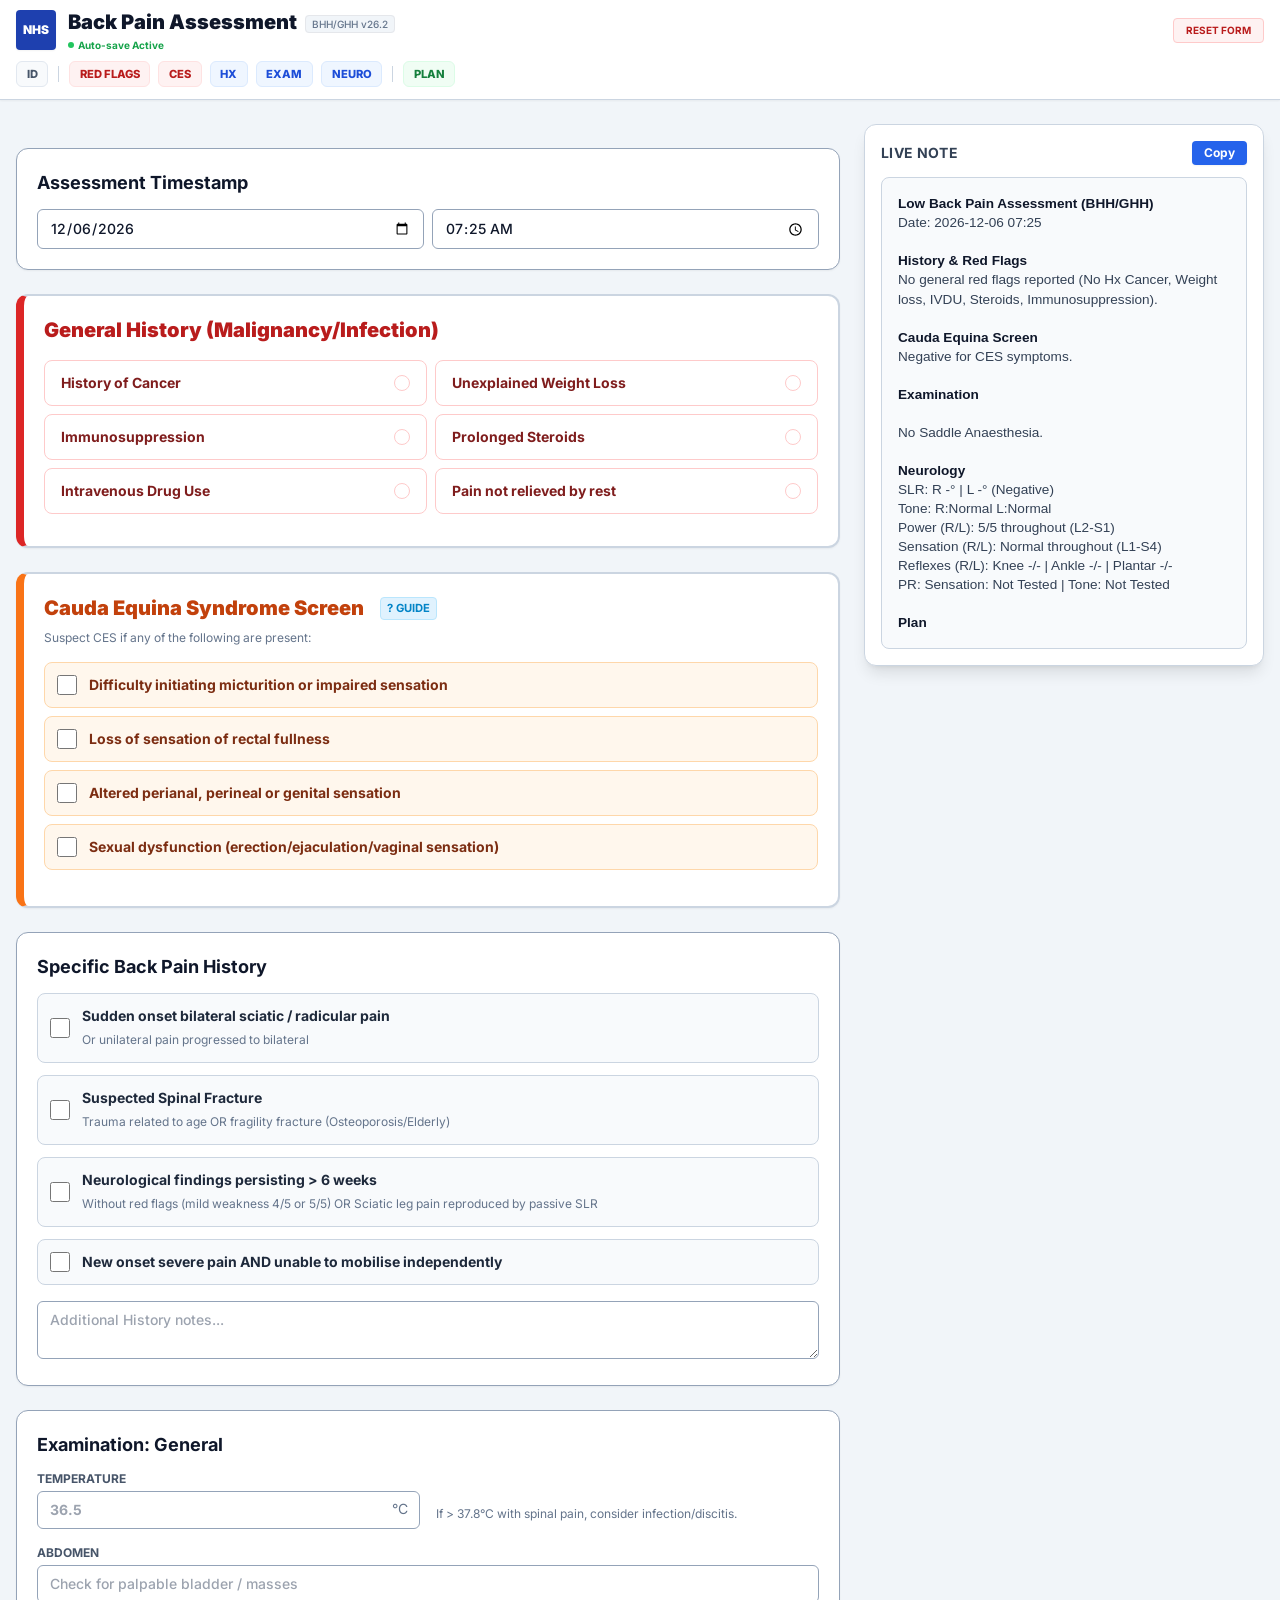
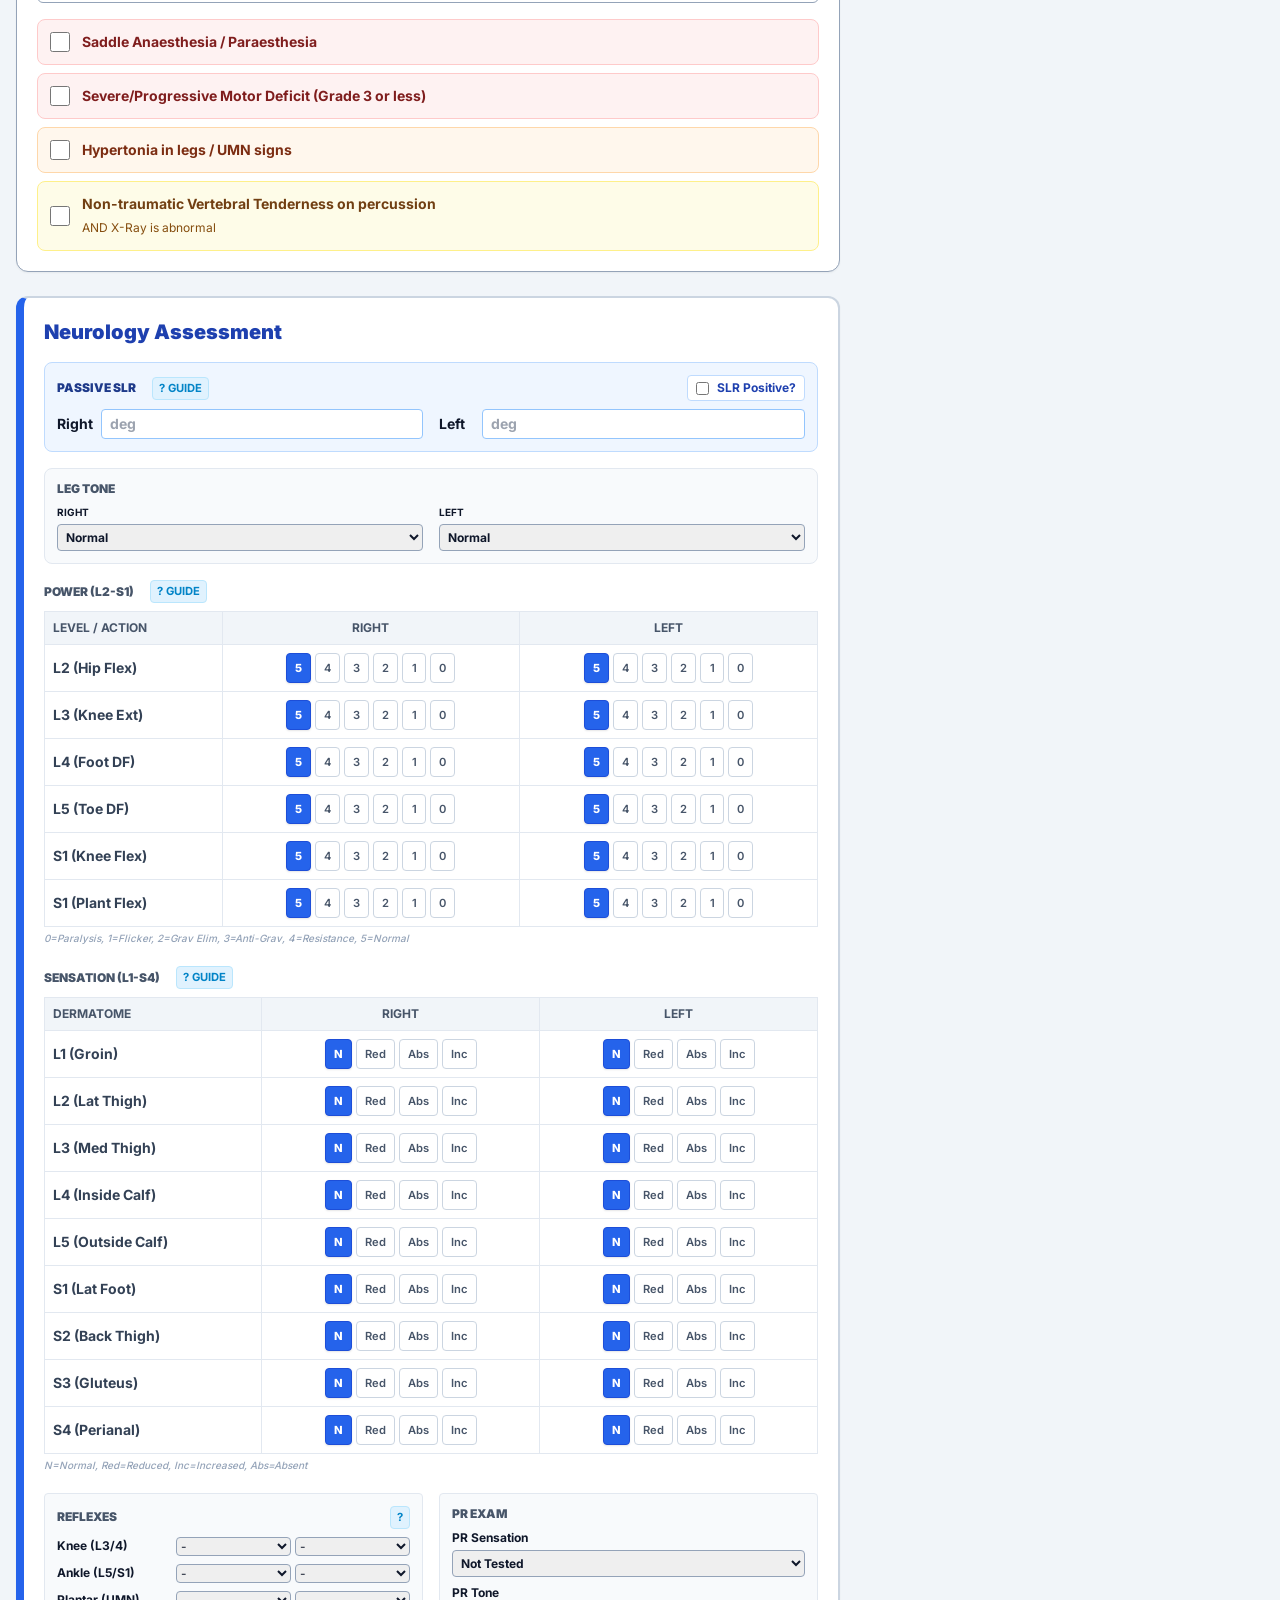
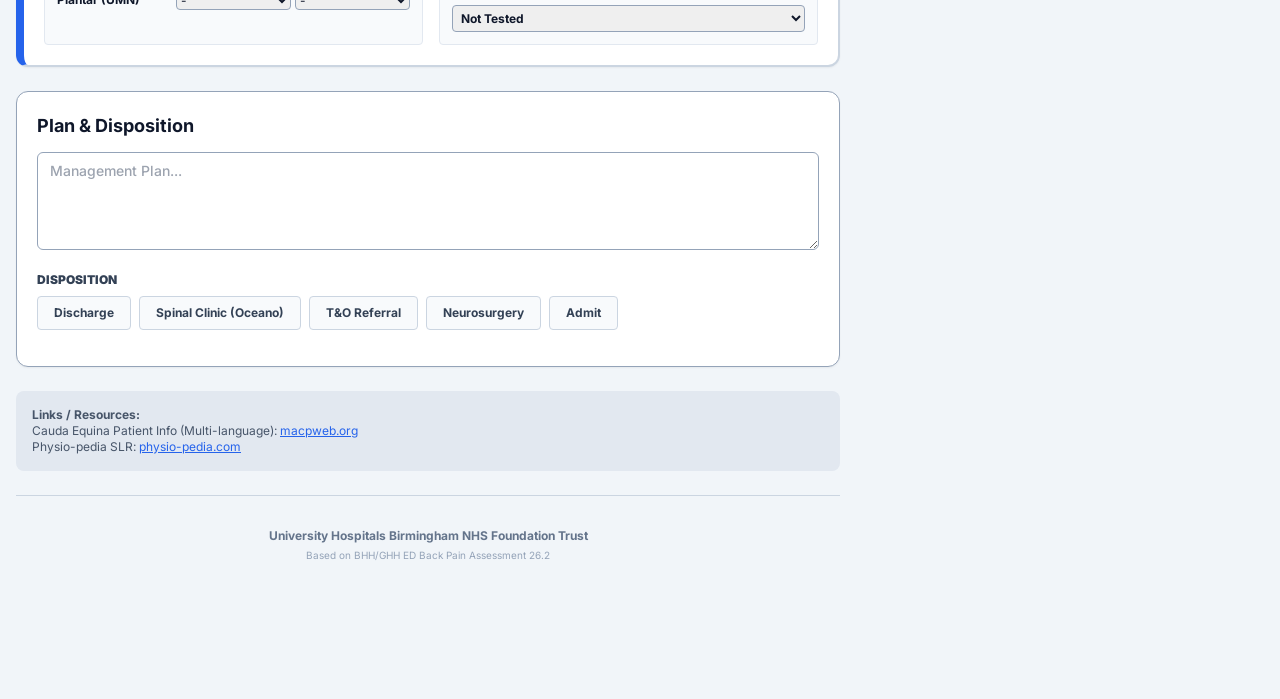
==== commit 65ca1c7d: "fix: rebuilt standalone — service worker removed, regex fix, confirm() fixed, _storage injected" ====
--- a/backpain-standalone.html
+++ b/backpain-standalone.html
@@ -126,20 +126,12 @@
     </style>
 <style>
 
-@font-face {
-  font-family: 'Inter'; font-style: normal; font-weight: 400 900; font-display: swap;
-  src: url('[data-uri]') format('woff2');
-  unicode-range: U+0100-02BA, U+02BD-02C5, U+02C7-02CC, U+02CE-02D7, U+02DD-02FF,
-    U+0304, U+0308, U+0329, U+1D00-1DBF, U+1E00-1E9F, U+1EF2-1EFF, U+2020,
-    U+20A0-20AB, U+20AD-20C0, U+2113, U+2C60-2C7F, U+A720-A7FF;
-}
-@font-face {
-  font-family: 'Inter'; font-style: normal; font-weight: 400 900; font-display: swap;
-  src: url('[data-uri]') format('woff2');
-  unicode-range: U+0000-00FF, U+0131, U+0152-0153, U+02BB-02BC, U+02C6, U+02DA,
-    U+02DC, U+0304, U+0308, U+0329, U+2000-206F, U+20AC, U+2122, U+2191,
-    U+2193, U+2212, U+2215, U+FEFF, U+FFFD;
-}
+@font-face {font-family:'Inter';font-style:normal;font-weight:400 900;font-display:swap;
+  src:url('[data-uri]') format('woff2');
+  unicode-range:U+0100-02BA,U+02BD-02C5,U+02C7-02CC,U+02CE-02D7,U+02DD-02FF,U+0304,U+0308,U+0329,U+1D00-1DBF,U+1E00-1E9F,U+1EF2-1EFF,U+2020,U+20A0-20AB,U+20AD-20C0,U+2113,U+2C60-2C7F,U+A720-A7FF;}
+@font-face {font-family:'Inter';font-style:normal;font-weight:400 900;font-display:swap;
+  src:url('[data-uri]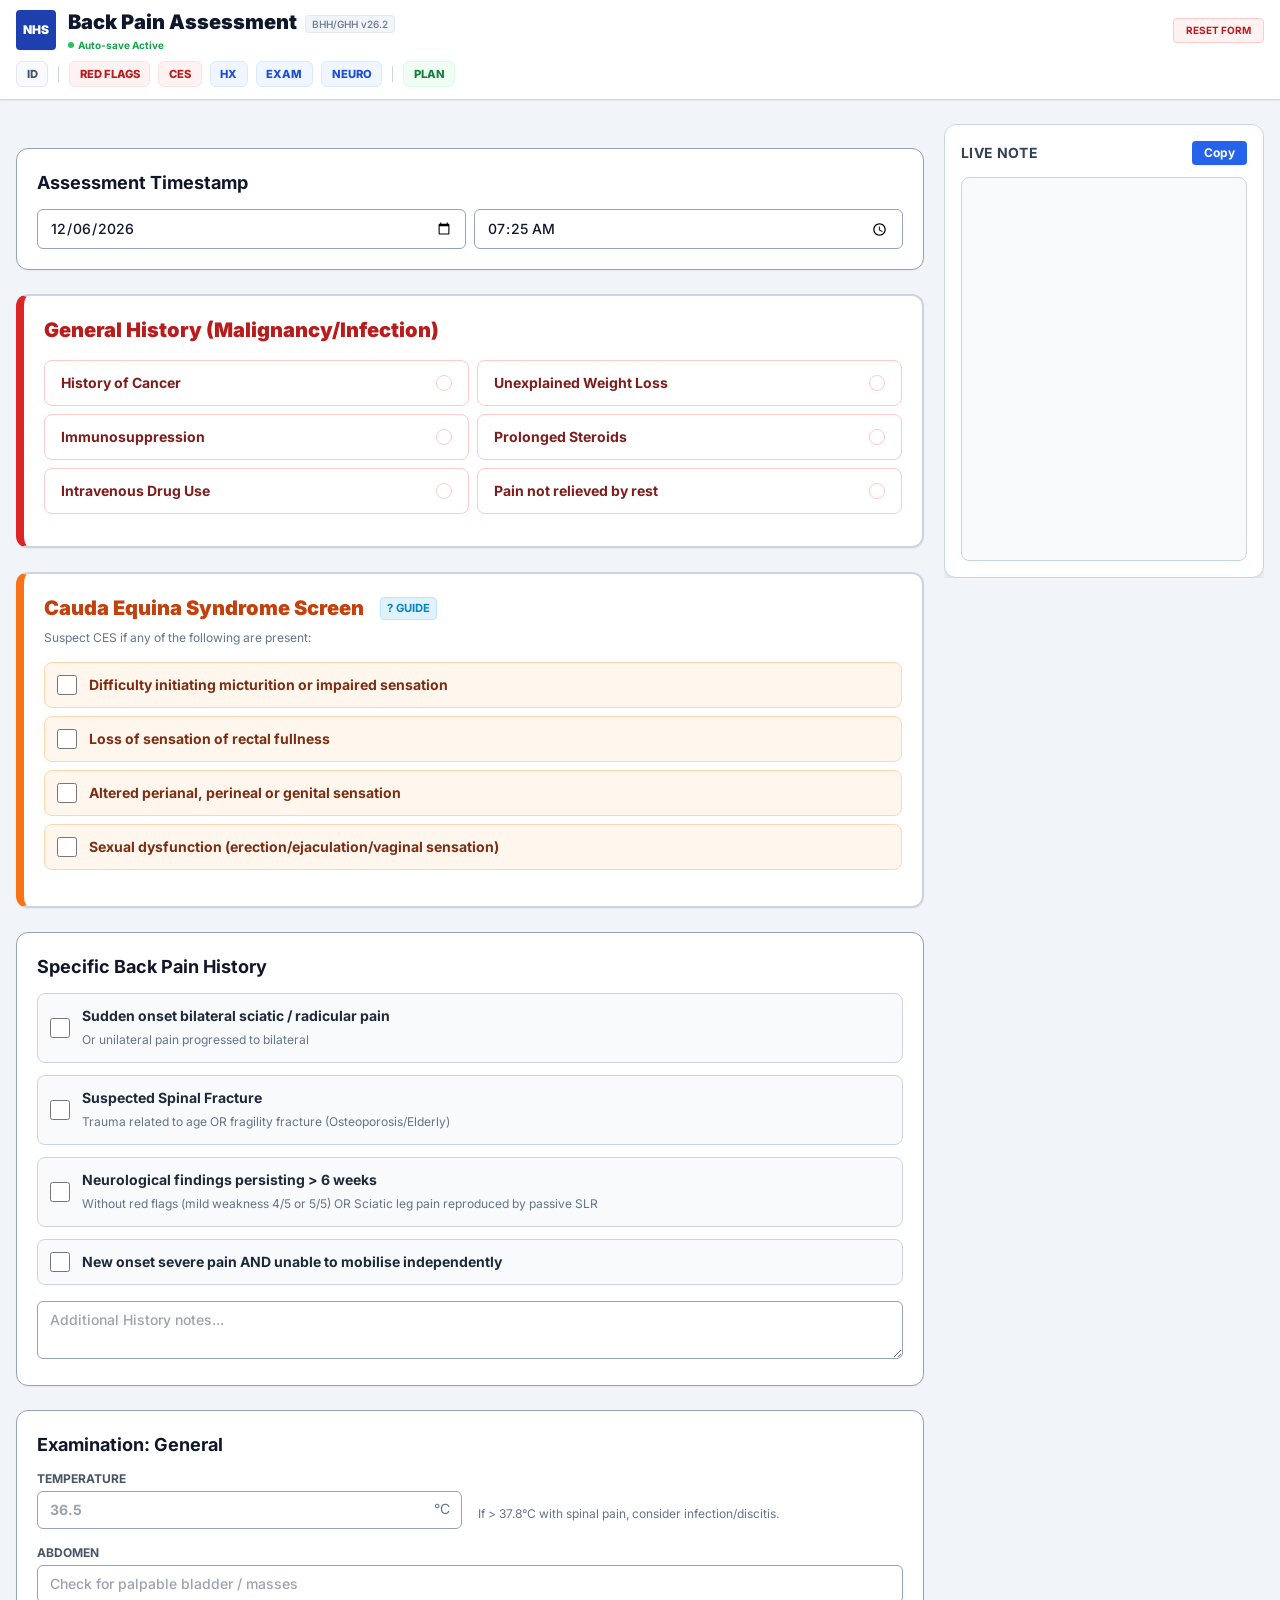
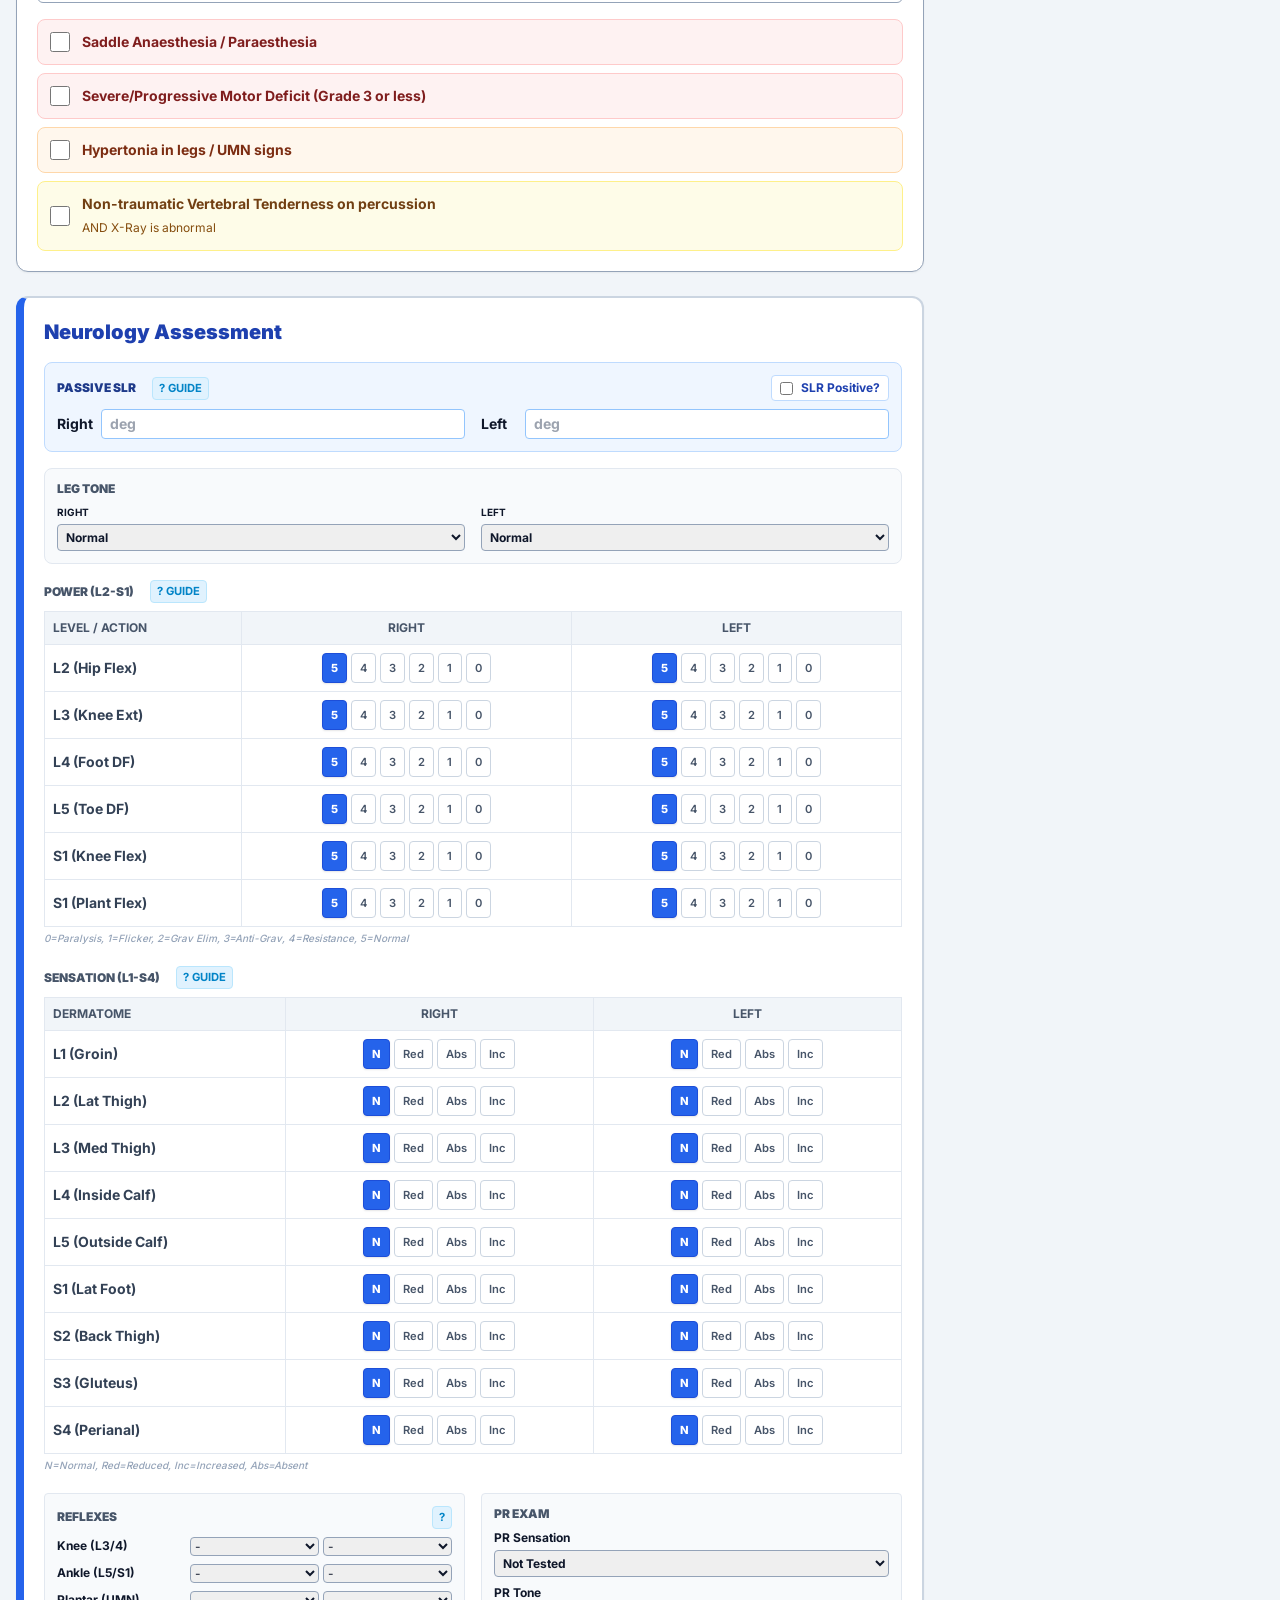
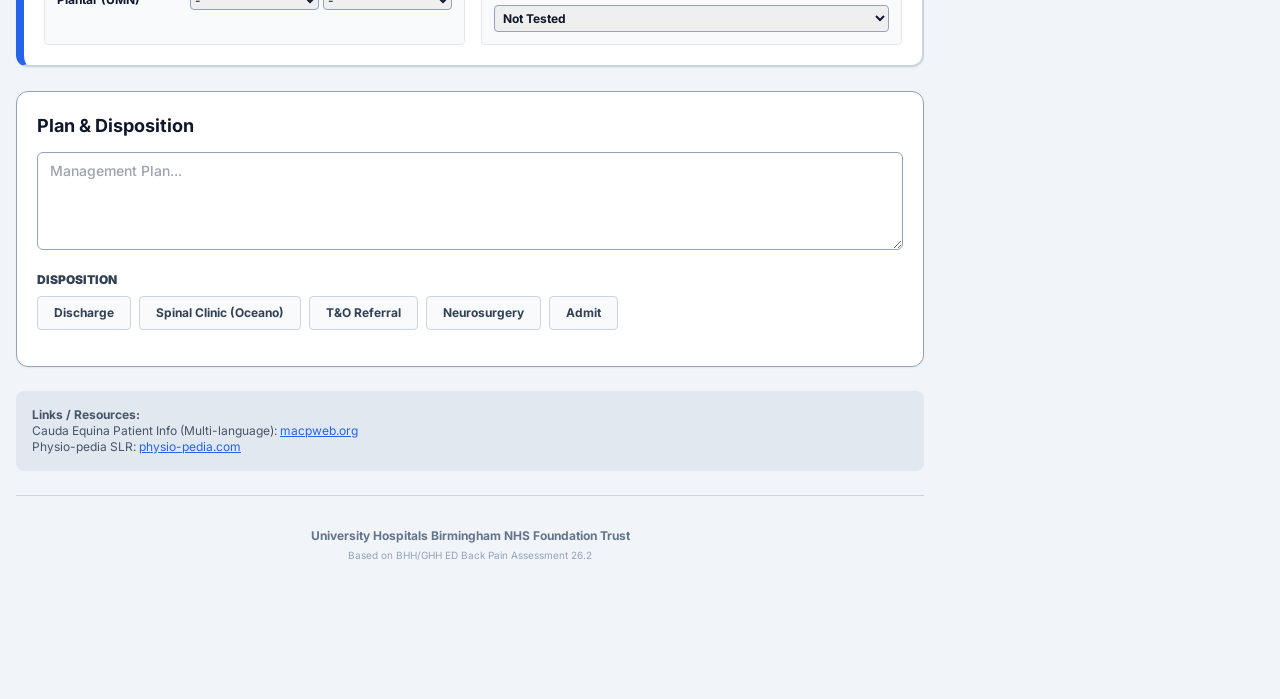
==== commit fc454894: "fix: correct EPR column classes, epr-output on correct div, rebuild standalone" ====
--- a/backpain-standalone.html
+++ b/backpain-standalone.html
@@ -125,16 +125,58 @@
         }
     </style>
 <style>
-
-@font-face {font-family:'Inter';font-style:normal;font-weight:400 900;font-display:swap;
+/* ── SharePoint-safe two-column layout ───────────────────── */
+.app-grid {
+    display: grid;
+    grid-template-columns: 1fr 320px;
+    gap: 1.25rem;
+    align-items: start;
+}
+.app-main-col {
+    min-width: 0;
+}
+.app-epr-col {
+    position: sticky;
+    top: 72px;
+    max-height: calc(100vh - 82px);
+    overflow-y: auto;
+}
+@media print {
+    .app-epr-col { display: none !important; }
+    .app-grid { display: block !important; }
+}
+</style>
+<style>
+/* ── SharePoint-safe two-column layout ───────────────────── */
+.app-grid {
+    display: grid;
+    grid-template-columns: 1fr 320px;
+    gap: 1.25rem;
+    align-items: start;
+}
+.app-main-col {
+    min-width: 0;
+}
+.app-epr-col {
+    position: sticky;
+    top: 72px;
+    max-height: calc(100vh - 82px);
+    overflow-y: auto;
+}
+@media print {
+    .app-epr-col { display: none !important; }
+    .app-grid { display: block !important; }
+}
+</style>
+<style>
+
+@font-face{font-family:'Inter';font-style:normal;font-weight:400 900;font-display:swap;
   src:url('[data-uri]') format('woff2');
-  unicode-range:U+0100-02BA,U+02BD-02C5,U+02C7-02CC,U+02CE-02D7,U+02DD-02FF,U+0304,U+0308,U+0329,U+1D00-1DBF,U+1E00-1E9F,U+1EF2-1EFF,U+2020,U+20A0-20AB,U+20AD-20C0,U+2113,U+2C60-2C7F,U+A720-A7FF;}
-@font-face {font-family:'Inter';font-style:normal;font-weight:400 900;font-display:swap;
+  unicode-range:U+0100-02BA,U+0304,U+0308,U+0329,U+1D00-1DBF,U+1E00-1E9F,U+2020,U+20A0-20AB,U+20AD-20C0,U+2113,U+2C60-2C7F,U+A720-A7FF;}
+@font-face{font-family:'Inter';font-style:normal;font-weight:400 900;font-display:swap;
   src:url('[data-uri]') format('woff2');
   unicode-range:U+0000-00FF,U+0131,U+0152-0153,U+02BB-02BC,U+02C6,U+02DA,U+02DC,U+0304,U+0308,U+0329,U+2000-206F,U+20AC,U+2122,U+2191,U+2193,U+2212,U+2215,U+FEFF,U+FFFD;}
-
-*,:after,:before{--tw-border-spacing-x:0;--tw-border-spacing-y:0;--tw-translate-x:0;--tw-translate-y:0;--tw-rotate:0;--tw-skew-x:0;--tw-skew-y:0;--tw-scale-x:1;--tw-scale-y:1;--tw-pan-x: ;--tw-pan-y: ;--tw-pinch-zoom: ;--tw-scroll-snap-strictness:proximity;--tw-gradient-from-position: ;--tw-gradient-via-position: ;--tw-gradient-to-position: ;--tw-ordinal: ;--tw-slashed-zero: ;--tw-numeric-figure: ;--tw-numeric-spacing: ;--tw-numeric-fraction: ;--tw-ring-inset: ;--tw-ring-offset-width:0px;--tw-ring-offset-color:#fff;--tw-ring-color:rgba(59,130,246,.5);--tw-ring-offset-shadow:0 0 #0000;--tw-ring-shadow:0 0 #0000;--tw-shadow:0 0 #0000;--tw-shadow-colored:0 0 #0000;--tw-blur: ;--tw-brightness: ;--tw-contrast: ;--tw-grayscale: ;--tw-hue-rotate: ;--tw-invert: ;--tw-saturate: ;--tw-sepia: ;--tw-drop-shadow: ;--tw-backdrop-blur: ;--tw-backdrop-brightness: ;--tw-backdrop-contrast: ;--tw-backdrop-grayscale: ;--tw-backdrop-hue-rotate: ;--tw-backdrop-invert: ;--tw-backdrop-opacity: ;--tw-backdrop-saturate: ;--tw-backdrop-sepia: ;--tw-contain-size: ;--tw-contain-layout: ;--tw-contain-paint: ;--tw-contain-style: }::backdrop{--tw-border-spacing-x:0;--tw-border-spacing-y:0;--tw-translate-x:0;--tw-translate-y:0;--tw-rotate:0;--tw-skew-x:0;--tw-skew-y:0;--tw-scale-x:1;--tw-scale-y:1;--tw-pan-x: ;--tw-pan-y: ;--tw-pinch-zoom: ;--tw-scroll-snap-strictness:proximity;--tw-gradient-from-position: ;--tw-gradient-via-position: ;--tw-gradient-to-position: ;--tw-ordinal: ;--tw-slashed-zero: ;--tw-numeric-figure: ;--tw-numeric-spacing: ;--tw-numeric-fraction: ;--tw-ring-inset: ;--tw-ring-offset-width:0px;--tw-ring-offset-color:#fff;--tw-ring-color:rgba(59,130,246,.5);--tw-ring-offset-shadow:0 0 #0000;--tw-ring-shadow:0 0 #0000;--tw-shadow:0 0 #0000;--tw-shadow-colored:0 0 #0000;--tw-blur: ;--tw-brightness: ;--tw-contrast: ;--tw-grayscale: ;--tw-hue-rotate: ;--tw-invert: ;--tw-saturate: ;--tw-sepia: ;--tw-drop-shadow: ;--tw-backdrop-blur: ;--tw-backdrop-brightness: ;--tw-backdrop-contrast: ;--tw-backdrop-grayscale: ;--tw-backdrop-hue-rotate: ;--tw-backdrop-invert: ;--tw-backdrop-opacity: ;--tw-backdrop-saturate: ;--tw-backdrop-sepia: ;--tw-contain-size: ;--tw-contain-layout: ;--tw-contain-paint: ;--tw-contain-style: }/*! tailwindcss v3.4.19 | MIT License | https://tailwindcss.com*/*,:after,:before{box-sizing:border-box;border:0 solid #e5e7eb}:after,:before{--tw-content:""}:host,html{line-height:1.5;-webkit-text-size-adjust:100%;-moz-tab-size:4;-o-tab-size:4;tab-size:4;font-family:ui-sans-serif,system-ui,sans-serif,Apple Color Emoji,Segoe UI Emoji,Segoe UI Symbol,Noto Color Emoji;font-feature-settings:normal;font-variation-settings:normal;-webkit-tap-highlight-color:transparent}body{margin:0;line-height:inherit}hr{height:0;color:inherit;border-top-width:1px}abbr:where([title]){-webkit-text-decoration:underline dotted;text-decoration:underline dotted}h1,h2,h3,h4,h5,h6{font-size:inherit;font-weight:inherit}a{color:inherit;text-decoration:inherit}b,strong{font-weight:bolder}code,kbd,pre,samp{font-family:ui-monospace,SFMono-Regular,Menlo,Monaco,Consolas,Liberation Mono,Courier New,monospace;font-feature-settings:normal;font-variation-settings:normal;font-size:1em}small{font-size:80%}sub,sup{font-size:75%;line-height:0;position:relative;vertical-align:baseline}sub{bottom:-.25em}sup{top:-.5em}table{text-indent:0;border-color:inherit;border-collapse:collapse}button,input,optgroup,select,textarea{font-family:inherit;font-feature-settings:inherit;font-variation-settings:inherit;font-size:100%;font-weight:inherit;line-height:inherit;letter-spacing:inherit;color:inherit;margin:0;padding:0}button,select{text-transform:none}button,input:where([type=button]),input:where([type=reset]),input:where([type=submit]){-webkit-appearance:button;background-color:transparent;background-image:none}:-moz-focusring{outline:auto}:-moz-ui-invalid{box-shadow:none}progress{vertical-align:baseline}::-webkit-inner-spin-button,::-webkit-outer-spin-button{height:auto}[type=search]{-webkit-appearance:textfield;outline-offset:-2px}::-webkit-search-decoration{-webkit-appearance:none}::-webkit-file-upload-button{-webkit-appearance:button;font:inherit}summary{display:list-item}blockquote,dd,dl,figure,h1,h2,h3,h4,h5,h6,hr,p,pre{margin:0}fieldset{margin:0}fieldset,legend{padding:0}menu,ol,ul{list-style:none;margin:0;padding:0}dialog{padding:0}textarea{resize:vertical}input::-moz-placeholder,textarea::-moz-placeholder{opacity:1;color:#9ca3af}input::placeholder,textarea::placeholder{opacity:1;color:#9ca3af}[role=button],button{cursor:pointer}:disabled{cursor:default}audio,canvas,embed,iframe,img,object,svg,video{display:block;vertical-align:middle}img,video{max-width:100%;height:auto}[hidden]:where(:not([hidden=until-found])){display:none}.container{width:100%}@media (min-width:640px){.container{max-width:640px}}@media (min-width:768px){.container{max-width:768px}}@media (min-width:1024px){.container{max-width:1024px}}@media (min-width:1280px){.container{max-width:1280px}}@media (min-width:1536px){.container{max-width:1536px}}.sr-only{position:absolute;width:1px;height:1px;padding:0;margin:-1px;overflow:hidden;clip:rect(0,0,0,0);white-space:nowrap;border-width:0}.absolute{position:absolute}.relative{position:relative}.sticky{position:sticky}.right-3{right:.75rem}.top-0{top:0}.top-2{top:.5rem}.top-24{top:6rem}.z-50{z-index:50}.col-span-2{grid-column:span 2/span 2}.mx-0\.5{margin-left:.125rem;margin-right:.125rem}.mx-auto{margin-left:auto;margin-right:auto}.mb-1{margin-bottom:.25rem}.mb-2{margin-bottom:.5rem}.mb-3{margin-bottom:.75rem}.mb-4{margin-bottom:1rem}.mb-5{margin-bottom:1.25rem}.ml-1{margin-left:.25rem}.ml-4{margin-left:1rem}.mt-1{margin-top:.25rem}.mt-2{margin-top:.5rem}.mt-4{margin-top:1rem}.mt-6{margin-top:1.5rem}.mt-8{margin-top:2rem}.block{display:block}.inline{display:inline}.flex{display:flex}.table{display:table}.grid{display:grid}.hidden{display:none}.h-1\.5{height:.375rem}.h-10{height:2.5rem}.h-4{height:1rem}.h-5{height:1.25rem}.h-auto{height:auto}.w-1\.5{width:.375rem}.w-10{width:2.5rem}.w-32{width:8rem}.w-4{width:1rem}.w-48{width:12rem}.w-5{width:1.25rem}.w-full{width:100%}.w-px{width:1px}.flex-1{flex:1 1 0%}.flex-shrink-0{flex-shrink:0}.border-collapse{border-collapse:collapse}.transform{transform:translate(var(--tw-translate-x),var(--tw-translate-y)) rotate(var(--tw-rotate)) skewX(var(--tw-skew-x)) skewY(var(--tw-skew-y)) scaleX(var(--tw-scale-x)) scaleY(var(--tw-scale-y))}@keyframes pulse{50%{opacity:.5}}.animate-pulse{animation:pulse 2s cubic-bezier(.4,0,.6,1) infinite}.cursor-pointer{cursor:pointer}.list-decimal{list-style-type:decimal}.grid-cols-1{grid-template-columns:repeat(1,minmax(0,1fr))}.grid-cols-2{grid-template-columns:repeat(2,minmax(0,1fr))}.grid-cols-3{grid-template-columns:repeat(3,minmax(0,1fr))}.flex-col{flex-direction:column}.flex-wrap{flex-wrap:wrap}.items-end{align-items:flex-end}.items-center{align-items:center}.justify-center{justify-content:center}.justify-between{justify-content:space-between}.gap-1{gap:.25rem}.gap-1\.5{gap:.375rem}.gap-2{gap:.5rem}.gap-3{gap:.75rem}.gap-4{gap:1rem}.gap-6{gap:1.5rem}.space-x-2>:not([hidden])~:not([hidden]){--tw-space-x-reverse:0;margin-right:calc(.5rem*var(--tw-space-x-reverse));margin-left:calc(.5rem*(1 - var(--tw-space-x-reverse)))}.space-x-3>:not([hidden])~:not([hidden]){--tw-space-x-reverse:0;margin-right:calc(.75rem*var(--tw-space-x-reverse));margin-left:calc(.75rem*(1 - var(--tw-space-x-reverse)))}.space-y-2>:not([hidden])~:not([hidden]){--tw-space-y-reverse:0;margin-top:calc(.5rem*(1 - var(--tw-space-y-reverse)));margin-bottom:calc(.5rem*var(--tw-space-y-reverse))}.space-y-3>:not([hidden])~:not([hidden]){--tw-space-y-reverse:0;margin-top:calc(.75rem*(1 - var(--tw-space-y-reverse)));margin-bottom:calc(.75rem*var(--tw-space-y-reverse))}.space-y-6>:not([hidden])~:not([hidden]){--tw-space-y-reverse:0;margin-top:calc(1.5rem*(1 - var(--tw-space-y-reverse)));margin-bottom:calc(1.5rem*var(--tw-space-y-reverse))}.overflow-x-auto{overflow-x:auto}.rounded{border-radius:.25rem}.rounded-full{border-radius:9999px}.rounded-lg{border-radius:.5rem}.rounded-md{border-radius:.375rem}.rounded-xl{border-radius:.75rem}.border{border-width:1px}.border-2{border-width:2px}.border-b{border-bottom-width:1px}.border-l-\[8px\]{border-left-width:8px}.border-t{border-top-width:1px}.border-blue-200{--tw-border-opacity:1;border-color:rgb(191 219 254/var(--tw-border-opacity,1))}.border-blue-300{--tw-border-opacity:1;border-color:rgb(147 197 253/var(--tw-border-opacity,1))}.border-gray-400{--tw-border-opacity:1;border-color:rgb(156 163 175/var(--tw-border-opacity,1))}.border-orange-200{--tw-border-opacity:1;border-color:rgb(254 215 170/var(--tw-border-opacity,1))}.border-red-200{--tw-border-opacity:1;border-color:rgb(254 202 202/var(--tw-border-opacity,1))}.border-slate-200{--tw-border-opacity:1;border-color:rgb(226 232 240/var(--tw-border-opacity,1))}.border-slate-300{--tw-border-opacity:1;border-color:rgb(203 213 225/var(--tw-border-opacity,1))}.border-slate-400{--tw-border-opacity:1;border-color:rgb(148 163 184/var(--tw-border-opacity,1))}.border-yellow-200{--tw-border-opacity:1;border-color:rgb(254 240 138/var(--tw-border-opacity,1))}.border-l-blue-600{--tw-border-opacity:1;border-left-color:rgb(37 99 235/var(--tw-border-opacity,1))}.border-l-orange-500{--tw-border-opacity:1;border-left-color:rgb(249 115 22/var(--tw-border-opacity,1))}.border-l-red-600{--tw-border-opacity:1;border-left-color:rgb(220 38 38/var(--tw-border-opacity,1))}.bg-blue-50{--tw-bg-opacity:1;background-color:rgb(239 246 255/var(--tw-bg-opacity,1))}.bg-blue-600{--tw-bg-opacity:1;background-color:rgb(37 99 235/var(--tw-bg-opacity,1))}.bg-blue-800{--tw-bg-opacity:1;background-color:rgb(30 64 175/var(--tw-bg-opacity,1))}.bg-green-500{--tw-bg-opacity:1;background-color:rgb(34 197 94/var(--tw-bg-opacity,1))}.bg-orange-50{--tw-bg-opacity:1;background-color:rgb(255 247 237/var(--tw-bg-opacity,1))}.bg-red-50{--tw-bg-opacity:1;background-color:rgb(254 242 242/var(--tw-bg-opacity,1))}.bg-slate-100{--tw-bg-opacity:1;background-color:rgb(241 245 249/var(--tw-bg-opacity,1))}.bg-slate-200{--tw-bg-opacity:1;background-color:rgb(226 232 240/var(--tw-bg-opacity,1))}.bg-slate-300{--tw-bg-opacity:1;background-color:rgb(203 213 225/var(--tw-bg-opacity,1))}.bg-slate-50{--tw-bg-opacity:1;background-color:rgb(248 250 252/var(--tw-bg-opacity,1))}.bg-white{--tw-bg-opacity:1;background-color:rgb(255 255 255/var(--tw-bg-opacity,1))}.bg-yellow-50{--tw-bg-opacity:1;background-color:rgb(254 252 232/var(--tw-bg-opacity,1))}.p-1{padding:.25rem}.p-2{padding:.5rem}.p-3{padding:.75rem}.p-4{padding:1rem}.p-5{padding:1.25rem}.px-1\.5{padding-left:.375rem;padding-right:.375rem}.px-2{padding-left:.5rem;padding-right:.5rem}.px-3{padding-left:.75rem;padding-right:.75rem}.px-4{padding-left:1rem;padding-right:1rem}.py-0\.5{padding-top:.125rem;padding-bottom:.125rem}.py-1{padding-top:.25rem;padding-bottom:.25rem}.py-2{padding-top:.5rem;padding-bottom:.5rem}.py-3{padding-top:.75rem;padding-bottom:.75rem}.py-6{padding-top:1.5rem;padding-bottom:1.5rem}.py-8{padding-top:2rem;padding-bottom:2rem}.pb-1{padding-bottom:.25rem}.pb-2{padding-bottom:.5rem}.pb-20{padding-bottom:5rem}.pl-8{padding-left:2rem}.pt-4{padding-top:1rem}.text-left{text-align:left}.text-center{text-align:center}.align-middle{vertical-align:middle}.text-\[10px\]{font-size:10px}.text-lg{font-size:1.125rem;line-height:1.75rem}.text-sm{font-size:.875rem;line-height:1.25rem}.text-xl{font-size:1.25rem;line-height:1.75rem}.text-xs{font-size:.75rem;line-height:1rem}.font-black{font-weight:900}.font-bold{font-weight:700}.font-medium{font-weight:500}.uppercase{text-transform:uppercase}.italic{font-style:italic}.leading-relaxed{line-height:1.625}.leading-tight{line-height:1.25}.tracking-wide{letter-spacing:.025em}.text-blue-600{--tw-text-opacity:1;color:rgb(37 99 235/var(--tw-text-opacity,1))}.text-blue-800{--tw-text-opacity:1;color:rgb(30 64 175/var(--tw-text-opacity,1))}.text-blue-900{--tw-text-opacity:1;color:rgb(30 58 138/var(--tw-text-opacity,1))}.text-green-600{--tw-text-opacity:1;color:rgb(22 163 74/var(--tw-text-opacity,1))}.text-orange-600{--tw-text-opacity:1;color:rgb(234 88 12/var(--tw-text-opacity,1))}.text-orange-700{--tw-text-opacity:1;color:rgb(194 65 12/var(--tw-text-opacity,1))}.text-orange-900{--tw-text-opacity:1;color:rgb(124 45 18/var(--tw-text-opacity,1))}.text-red-600{--tw-text-opacity:1;color:rgb(220 38 38/var(--tw-text-opacity,1))}.text-red-700{--tw-text-opacity:1;color:rgb(185 28 28/var(--tw-text-opacity,1))}.text-red-900{--tw-text-opacity:1;color:rgb(127 29 29/var(--tw-text-opacity,1))}.text-slate-400{--tw-text-opacity:1;color:rgb(148 163 184/var(--tw-text-opacity,1))}.text-slate-500{--tw-text-opacity:1;color:rgb(100 116 139/var(--tw-text-opacity,1))}.text-slate-600{--tw-text-opacity:1;color:rgb(71 85 105/var(--tw-text-opacity,1))}.text-slate-700{--tw-text-opacity:1;color:rgb(51 65 85/var(--tw-text-opacity,1))}.text-slate-800{--tw-text-opacity:1;color:rgb(30 41 59/var(--tw-text-opacity,1))}.text-slate-900{--tw-text-opacity:1;color:rgb(15 23 42/var(--tw-text-opacity,1))}.text-white{--tw-text-opacity:1;color:rgb(255 255 255/var(--tw-text-opacity,1))}.text-yellow-600{--tw-text-opacity:1;color:rgb(202 138 4/var(--tw-text-opacity,1))}.text-yellow-800{--tw-text-opacity:1;color:rgb(133 77 14/var(--tw-text-opacity,1))}.text-yellow-900{--tw-text-opacity:1;color:rgb(113 63 18/var(--tw-text-opacity,1))}.underline{text-decoration-line:underline}.antialiased{-webkit-font-smoothing:antialiased;-moz-osx-font-smoothing:grayscale}.shadow-lg{--tw-shadow:0 10px 15px -3px rgba(0,0,0,.1),0 4px 6px -4px rgba(0,0,0,.1);--tw-shadow-colored:0 10px 15px -3px var(--tw-shadow-color),0 4px 6px -4px var(--tw-shadow-color)}.shadow-lg,.shadow-sm{box-shadow:var(--tw-ring-offset-shadow,0 0 #0000),var(--tw-ring-shadow,0 0 #0000),var(--tw-shadow)}.shadow-sm{--tw-shadow:0 1px 2px 0 rgba(0,0,0,.05);--tw-shadow-colored:0 1px 2px 0 var(--tw-shadow-color)}.outline{outline-style:solid}.ring{--tw-ring-offset-shadow:var(--tw-ring-inset) 0 0 0 var(--tw-ring-offset-width) var(--tw-ring-offset-color);--tw-ring-shadow:var(--tw-ring-inset) 0 0 0 calc(3px + var(--tw-ring-offset-width)) var(--tw-ring-color);box-shadow:var(--tw-ring-offset-shadow),var(--tw-ring-shadow),var(--tw-shadow,0 0 #0000)}.ring-blue-500{--tw-ring-opacity:1;--tw-ring-color:rgb(59 130 246/var(--tw-ring-opacity,1))}.ring-offset-2{--tw-ring-offset-width:2px}.filter{filter:var(--tw-blur) var(--tw-brightness) var(--tw-contrast) var(--tw-grayscale) var(--tw-hue-rotate) var(--tw-invert) var(--tw-saturate) var(--tw-sepia) var(--tw-drop-shadow)}.transition{transition-property:color,background-color,border-color,text-decoration-color,fill,stroke,opacity,box-shadow,transform,filter,-webkit-backdrop-filter;transition-property:color,background-color,border-color,text-decoration-color,fill,stroke,opacity,box-shadow,transform,filter,backdrop-filter;transition-property:color,background-color,border-color,text-decoration-color,fill,stroke,opacity,box-shadow,transform,filter,backdrop-filter,-webkit-backdrop-filter;transition-timing-function:cubic-bezier(.4,0,.2,1);transition-duration:.15s}.hover\:bg-blue-700:hover{--tw-bg-opacity:1;background-color:rgb(29 78 216/var(--tw-bg-opacity,1))}.hover\:bg-orange-100:hover{--tw-bg-opacity:1;background-color:rgb(255 237 213/var(--tw-bg-opacity,1))}.hover\:bg-red-100:hover{--tw-bg-opacity:1;background-color:rgb(254 226 226/var(--tw-bg-opacity,1))}.focus\:ring-2:focus{--tw-ring-offset-shadow:var(--tw-ring-inset) 0 0 0 var(--tw-ring-offset-width) var(--tw-ring-offset-color);--tw-ring-shadow:var(--tw-ring-inset) 0 0 0 calc(2px + var(--tw-ring-offset-width)) var(--tw-ring-color);box-shadow:var(--tw-ring-offset-shadow),var(--tw-ring-shadow),var(--tw-shadow,0 0 #0000)}.focus\:ring-orange-500:focus{--tw-ring-opacity:1;--tw-ring-color:rgb(249 115 22/var(--tw-ring-opacity,1))}.peer:checked~.peer-checked\:border-red-800{--tw-border-opacity:1;border-color:rgb(153 27 27/var(--tw-border-opacity,1))}.peer:checked~.peer-checked\:border-sky-800{--tw-border-opacity:1;border-color:rgb(7 89 133/var(--tw-border-opacity,1))}.peer:checked~.peer-checked\:bg-red-600{--tw-bg-opacity:1;background-color:rgb(220 38 38/var(--tw-bg-opacity,1))}.peer:checked~.peer-checked\:bg-sky-600{--tw-bg-opacity:1;background-color:rgb(2 132 199/var(--tw-bg-opacity,1))}.peer:checked~.peer-checked\:text-white{--tw-text-opacity:1;color:rgb(255 255 255/var(--tw-text-opacity,1))}@media (min-width:768px){.md\:col-span-2{grid-column:span 2/span 2}.md\:grid-cols-2{grid-template-columns:repeat(2,minmax(0,1fr))}.md\:flex-row{flex-direction:row}.md\:gap-2{gap:.5rem}.md\:text-xl{font-size:1.25rem;line-height:1.75rem}}@media (min-width:1024px){.lg\:col-span-5{grid-column:span 5/span 5}.lg\:col-span-7{grid-column:span 7/span 7}.lg\:grid-cols-12{grid-template-columns:repeat(12,minmax(0,1fr))}}@media (min-width:1280px){.xl\:col-span-4{grid-column:span 4/span 4}.xl\:col-span-8{grid-column:span 8/span 8}}
-
+*,:after,:before{--tw-border-spacing-x:0;--tw-border-spacing-y:0;--tw-translate-x:0;--tw-translate-y:0;--tw-rotate:0;--tw-skew-x:0;--tw-skew-y:0;--tw-scale-x:1;--tw-scale-y:1;--tw-pan-x: ;--tw-pan-y: ;--tw-pinch-zoom: ;--tw-scroll-snap-strictness:proximity;--tw-gradient-from-position: ;--tw-gradient-via-position: ;--tw-gradient-to-position: ;--tw-ordinal: ;--tw-slashed-zero: ;--tw-numeric-figure: ;--tw-numeric-spacing: ;--tw-numeric-fraction: ;--tw-ring-inset: ;--tw-ring-offset-width:0px;--tw-ring-offset-color:#fff;--tw-ring-color:rgba(59,130,246,.5);--tw-ring-offset-shadow:0 0 #0000;--tw-ring-shadow:0 0 #0000;--tw-shadow:0 0 #0000;--tw-shadow-colored:0 0 #0000;--tw-blur: ;--tw-brightness: ;--tw-contrast: ;--tw-grayscale: ;--tw-hue-rotate: ;--tw-invert: ;--tw-saturate: ;--tw-sepia: ;--tw-drop-shadow: ;--tw-backdrop-blur: ;--tw-backdrop-brightness: ;--tw-backdrop-contrast: ;--tw-backdrop-grayscale: ;--tw-backdrop-hue-rotate: ;--tw-backdrop-invert: ;--tw-backdrop-opacity: ;--tw-backdrop-saturate: ;--tw-backdrop-sepia: ;--tw-contain-size: ;--tw-contain-layout: ;--tw-contain-paint: ;--tw-contain-style: }::backdrop{--tw-border-spacing-x:0;--tw-border-spacing-y:0;--tw-translate-x:0;--tw-translate-y:0;--tw-rotate:0;--tw-skew-x:0;--tw-skew-y:0;--tw-scale-x:1;--tw-scale-y:1;--tw-pan-x: ;--tw-pan-y: ;--tw-pinch-zoom: ;--tw-scroll-snap-strictness:proximity;--tw-gradient-from-position: ;--tw-gradient-via-position: ;--tw-gradient-to-position: ;--tw-ordinal: ;--tw-slashed-zero: ;--tw-numeric-figure: ;--tw-numeric-spacing: ;--tw-numeric-fraction: ;--tw-ring-inset: ;--tw-ring-offset-width:0px;--tw-ring-offset-color:#fff;--tw-ring-color:rgba(59,130,246,.5);--tw-ring-offset-shadow:0 0 #0000;--tw-ring-shadow:0 0 #0000;--tw-shadow:0 0 #0000;--tw-shadow-colored:0 0 #0000;--tw-blur: ;--tw-brightness: ;--tw-contrast: ;--tw-grayscale: ;--tw-hue-rotate: ;--tw-invert: ;--tw-saturate: ;--tw-sepia: ;--tw-drop-shadow: ;--tw-backdrop-blur: ;--tw-backdrop-brightness: ;--tw-backdrop-contrast: ;--tw-backdrop-grayscale: ;--tw-backdrop-hue-rotate: ;--tw-backdrop-invert: ;--tw-backdrop-opacity: ;--tw-backdrop-saturate: ;--tw-backdrop-sepia: ;--tw-contain-size: ;--tw-contain-layout: ;--tw-contain-paint: ;--tw-contain-style: }/*! tailwindcss v3.4.19 | MIT License | https://tailwindcss.com*/*,:after,:before{box-sizing:border-box;border:0 solid #e5e7eb}:after,:before{--tw-content:""}:host,html{line-height:1.5;-webkit-text-size-adjust:100%;-moz-tab-size:4;-o-tab-size:4;tab-size:4;font-family:ui-sans-serif,system-ui,sans-serif,Apple Color Emoji,Segoe UI Emoji,Segoe UI Symbol,Noto Color Emoji;font-feature-settings:normal;font-variation-settings:normal;-webkit-tap-highlight-color:transparent}body{margin:0;line-height:inherit}hr{height:0;color:inherit;border-top-width:1px}abbr:where([title]){-webkit-text-decoration:underline dotted;text-decoration:underline dotted}h1,h2,h3,h4,h5,h6{font-size:inherit;font-weight:inherit}a{color:inherit;text-decoration:inherit}b,strong{font-weight:bolder}code,kbd,pre,samp{font-family:ui-monospace,SFMono-Regular,Menlo,Monaco,Consolas,Liberation Mono,Courier New,monospace;font-feature-settings:normal;font-variation-settings:normal;font-size:1em}small{font-size:80%}sub,sup{font-size:75%;line-height:0;position:relative;vertical-align:baseline}sub{bottom:-.25em}sup{top:-.5em}table{text-indent:0;border-color:inherit;border-collapse:collapse}button,input,optgroup,select,textarea{font-family:inherit;font-feature-settings:inherit;font-variation-settings:inherit;font-size:100%;font-weight:inherit;line-height:inherit;letter-spacing:inherit;color:inherit;margin:0;padding:0}button,select{text-transform:none}button,input:where([type=button]),input:where([type=reset]),input:where([type=submit]){-webkit-appearance:button;background-color:transparent;background-image:none}:-moz-focusring{outline:auto}:-moz-ui-invalid{box-shadow:none}progress{vertical-align:baseline}::-webkit-inner-spin-button,::-webkit-outer-spin-button{height:auto}[type=search]{-webkit-appearance:textfield;outline-offset:-2px}::-webkit-search-decoration{-webkit-appearance:none}::-webkit-file-upload-button{-webkit-appearance:button;font:inherit}summary{display:list-item}blockquote,dd,dl,figure,h1,h2,h3,h4,h5,h6,hr,p,pre{margin:0}fieldset{margin:0}fieldset,legend{padding:0}menu,ol,ul{list-style:none;margin:0;padding:0}dialog{padding:0}textarea{resize:vertical}input::-moz-placeholder,textarea::-moz-placeholder{opacity:1;color:#9ca3af}input::placeholder,textarea::placeholder{opacity:1;color:#9ca3af}[role=button],button{cursor:pointer}:disabled{cursor:default}audio,canvas,embed,iframe,img,object,svg,video{display:block;vertical-align:middle}img,video{max-width:100%;height:auto}[hidden]:where(:not([hidden=until-found])){display:none}.container{width:100%}@media (min-width:640px){.container{max-width:640px}}@media (min-width:768px){.container{max-width:768px}}@media (min-width:1024px){.container{max-width:1024px}}@media (min-width:1280px){.container{max-width:1280px}}@media (min-width:1536px){.container{max-width:1536px}}.sr-only{position:absolute;width:1px;height:1px;padding:0;margin:-1px;overflow:hidden;clip:rect(0,0,0,0);white-space:nowrap;border-width:0}.absolute{position:absolute}.relative{position:relative}.sticky{position:sticky}.right-3{right:.75rem}.top-0{top:0}.top-2{top:.5rem}.top-24{top:6rem}.z-50{z-index:50}.col-span-2{grid-column:span 2/span 2}.mx-0{margin-left:0;margin-right:0}.mx-0\.5{margin-left:.125rem;margin-right:.125rem}.mx-auto{margin-left:auto;margin-right:auto}.mb-1{margin-bottom:.25rem}.mb-2{margin-bottom:.5rem}.mb-3{margin-bottom:.75rem}.mb-4{margin-bottom:1rem}.mb-5{margin-bottom:1.25rem}.ml-1{margin-left:.25rem}.ml-4{margin-left:1rem}.mt-1{margin-top:.25rem}.mt-2{margin-top:.5rem}.mt-4{margin-top:1rem}.mt-6{margin-top:1.5rem}.mt-8{margin-top:2rem}.block{display:block}.inline{display:inline}.flex{display:flex}.table{display:table}.grid{display:grid}.hidden{display:none}.h-1{height:.25rem}.h-1\.5{height:.375rem}.h-10{height:2.5rem}.h-4{height:1rem}.h-5{height:1.25rem}.h-auto{height:auto}.w-1{width:.25rem}.w-1\.5{width:.375rem}.w-10{width:2.5rem}.w-32{width:8rem}.w-4{width:1rem}.w-48{width:12rem}.w-5{width:1.25rem}.w-full{width:100%}.w-px{width:1px}.flex-1{flex:1 1 0%}.flex-shrink-0{flex-shrink:0}.border-collapse{border-collapse:collapse}.transform{transform:translate(var(--tw-translate-x),var(--tw-translate-y)) rotate(var(--tw-rotate)) skewX(var(--tw-skew-x)) skewY(var(--tw-skew-y)) scaleX(var(--tw-scale-x)) scaleY(var(--tw-scale-y))}@keyframes pulse{50%{opacity:.5}}.animate-pulse{animation:pulse 2s cubic-bezier(.4,0,.6,1) infinite}.cursor-pointer{cursor:pointer}.list-decimal{list-style-type:decimal}.grid-cols-1{grid-template-columns:repeat(1,minmax(0,1fr))}.grid-cols-2{grid-template-columns:repeat(2,minmax(0,1fr))}.grid-cols-3{grid-template-columns:repeat(3,minmax(0,1fr))}.flex-col{flex-direction:column}.flex-wrap{flex-wrap:wrap}.items-end{align-items:flex-end}.items-center{align-items:center}.justify-center{justify-content:center}.justify-between{justify-content:space-between}.gap-1{gap:.25rem}.gap-1\.5{gap:.375rem}.gap-2{gap:.5rem}.gap-3{gap:.75rem}.gap-4{gap:1rem}.gap-6{gap:1.5rem}.space-x-2>:not([hidden])~:not([hidden]){--tw-space-x-reverse:0;margin-right:calc(.5rem*var(--tw-space-x-reverse));margin-left:calc(.5rem*(1 - var(--tw-space-x-reverse)))}.space-x-3>:not([hidden])~:not([hidden]){--tw-space-x-reverse:0;margin-right:calc(.75rem*var(--tw-space-x-reverse));margin-left:calc(.75rem*(1 - var(--tw-space-x-reverse)))}.space-y-2>:not([hidden])~:not([hidden]){--tw-space-y-reverse:0;margin-top:calc(.5rem*(1 - var(--tw-space-y-reverse)));margin-bottom:calc(.5rem*var(--tw-space-y-reverse))}.space-y-3>:not([hidden])~:not([hidden]){--tw-space-y-reverse:0;margin-top:calc(.75rem*(1 - var(--tw-space-y-reverse)));margin-bottom:calc(.75rem*var(--tw-space-y-reverse))}.space-y-6>:not([hidden])~:not([hidden]){--tw-space-y-reverse:0;margin-top:calc(1.5rem*(1 - var(--tw-space-y-reverse)));margin-bottom:calc(1.5rem*var(--tw-space-y-reverse))}.overflow-x-auto{overflow-x:auto}.rounded{border-radius:.25rem}.rounded-full{border-radius:9999px}.rounded-lg{border-radius:.5rem}.rounded-md{border-radius:.375rem}.rounded-xl{border-radius:.75rem}.border{border-width:1px}.border-2{border-width:2px}.border-b{border-bottom-width:1px}.border-l-\[8px\]{border-left-width:8px}.border-t{border-top-width:1px}.border-blue-200{--tw-border-opacity:1;border-color:rgb(191 219 254/var(--tw-border-opacity,1))}.border-blue-300{--tw-border-opacity:1;border-color:rgb(147 197 253/var(--tw-border-opacity,1))}.border-gray-400{--tw-border-opacity:1;border-color:rgb(156 163 175/var(--tw-border-opacity,1))}.border-orange-200{--tw-border-opacity:1;border-color:rgb(254 215 170/var(--tw-border-opacity,1))}.border-red-200{--tw-border-opacity:1;border-color:rgb(254 202 202/var(--tw-border-opacity,1))}.border-slate-200{--tw-border-opacity:1;border-color:rgb(226 232 240/var(--tw-border-opacity,1))}.border-slate-300{--tw-border-opacity:1;border-color:rgb(203 213 225/var(--tw-border-opacity,1))}.border-slate-400{--tw-border-opacity:1;border-color:rgb(148 163 184/var(--tw-border-opacity,1))}.border-yellow-200{--tw-border-opacity:1;border-color:rgb(254 240 138/var(--tw-border-opacity,1))}.border-l-blue-600{--tw-border-opacity:1;border-left-color:rgb(37 99 235/var(--tw-border-opacity,1))}.border-l-orange-500{--tw-border-opacity:1;border-left-color:rgb(249 115 22/var(--tw-border-opacity,1))}.border-l-red-600{--tw-border-opacity:1;border-left-color:rgb(220 38 38/var(--tw-border-opacity,1))}.bg-blue-50{--tw-bg-opacity:1;background-color:rgb(239 246 255/var(--tw-bg-opacity,1))}.bg-blue-600{--tw-bg-opacity:1;background-color:rgb(37 99 235/var(--tw-bg-opacity,1))}.bg-blue-800{--tw-bg-opacity:1;background-color:rgb(30 64 175/var(--tw-bg-opacity,1))}.bg-green-500{--tw-bg-opacity:1;background-color:rgb(34 197 94/var(--tw-bg-opacity,1))}.bg-orange-50{--tw-bg-opacity:1;background-color:rgb(255 247 237/var(--tw-bg-opacity,1))}.bg-red-50{--tw-bg-opacity:1;background-color:rgb(254 242 242/var(--tw-bg-opacity,1))}.bg-slate-100{--tw-bg-opacity:1;background-color:rgb(241 245 249/var(--tw-bg-opacity,1))}.bg-slate-200{--tw-bg-opacity:1;background-color:rgb(226 232 240/var(--tw-bg-opacity,1))}.bg-slate-300{--tw-bg-opacity:1;background-color:rgb(203 213 225/var(--tw-bg-opacity,1))}.bg-slate-50{--tw-bg-opacity:1;background-color:rgb(248 250 252/var(--tw-bg-opacity,1))}.bg-white{--tw-bg-opacity:1;background-color:rgb(255 255 255/var(--tw-bg-opacity,1))}.bg-yellow-50{--tw-bg-opacity:1;background-color:rgb(254 252 232/var(--tw-bg-opacity,1))}.p-1{padding:.25rem}.p-2{padding:.5rem}.p-3{padding:.75rem}.p-4{padding:1rem}.p-5{padding:1.25rem}.px-1{padding-left:.25rem;padding-right:.25rem}.px-1\.5{padding-left:.375rem;padding-right:.375rem}.px-2{padding-left:.5rem;padding-right:.5rem}.px-3{padding-left:.75rem;padding-right:.75rem}.px-4{padding-left:1rem;padding-right:1rem}.py-0{padding-top:0;padding-bottom:0}.py-0\.5{padding-top:.125rem;padding-bottom:.125rem}.py-1{padding-top:.25rem;padding-bottom:.25rem}.py-2{padding-top:.5rem;padding-bottom:.5rem}.py-3{padding-top:.75rem;padding-bottom:.75rem}.py-6{padding-top:1.5rem;padding-bottom:1.5rem}.py-8{padding-top:2rem;padding-bottom:2rem}.pb-1{padding-bottom:.25rem}.pb-2{padding-bottom:.5rem}.pb-20{padding-bottom:5rem}.pl-8{padding-left:2rem}.pt-4{padding-top:1rem}.text-left{text-align:left}.text-center{text-align:center}.align-middle{vertical-align:middle}.text-\[10px\]{font-size:10px}.text-lg{font-size:1.125rem;line-height:1.75rem}.text-sm{font-size:.875rem;line-height:1.25rem}.text-xl{font-size:1.25rem;line-height:1.75rem}.text-xs{font-size:.75rem;line-height:1rem}.font-black{font-weight:900}.font-bold{font-weight:700}.font-medium{font-weight:500}.uppercase{text-transform:uppercase}.italic{font-style:italic}.leading-relaxed{line-height:1.625}.leading-tight{line-height:1.25}.tracking-wide{letter-spacing:.025em}.text-blue-600{--tw-text-opacity:1;color:rgb(37 99 235/var(--tw-text-opacity,1))}.text-blue-800{--tw-text-opacity:1;color:rgb(30 64 175/var(--tw-text-opacity,1))}.text-blue-900{--tw-text-opacity:1;color:rgb(30 58 138/var(--tw-text-opacity,1))}.text-green-600{--tw-text-opacity:1;color:rgb(22 163 74/var(--tw-text-opacity,1))}.text-orange-600{--tw-text-opacity:1;color:rgb(234 88 12/var(--tw-text-opacity,1))}.text-orange-700{--tw-text-opacity:1;color:rgb(194 65 12/var(--tw-text-opacity,1))}.text-orange-900{--tw-text-opacity:1;color:rgb(124 45 18/var(--tw-text-opacity,1))}.text-red-600{--tw-text-opacity:1;color:rgb(220 38 38/var(--tw-text-opacity,1))}.text-red-700{--tw-text-opacity:1;color:rgb(185 28 28/var(--tw-text-opacity,1))}.text-red-900{--tw-text-opacity:1;color:rgb(127 29 29/var(--tw-text-opacity,1))}.text-slate-400{--tw-text-opacity:1;color:rgb(148 163 184/var(--tw-text-opacity,1))}.text-slate-500{--tw-text-opacity:1;color:rgb(100 116 139/var(--tw-text-opacity,1))}.text-slate-600{--tw-text-opacity:1;color:rgb(71 85 105/var(--tw-text-opacity,1))}.text-slate-700{--tw-text-opacity:1;color:rgb(51 65 85/var(--tw-text-opacity,1))}.text-slate-800{--tw-text-opacity:1;color:rgb(30 41 59/var(--tw-text-opacity,1))}.text-slate-900{--tw-text-opacity:1;color:rgb(15 23 42/var(--tw-text-opacity,1))}.text-white{--tw-text-opacity:1;color:rgb(255 255 255/var(--tw-text-opacity,1))}.text-yellow-600{--tw-text-opacity:1;color:rgb(202 138 4/var(--tw-text-opacity,1))}.text-yellow-800{--tw-text-opacity:1;color:rgb(133 77 14/var(--tw-text-opacity,1))}.text-yellow-900{--tw-text-opacity:1;color:rgb(113 63 18/var(--tw-text-opacity,1))}.underline{text-decoration-line:underline}.antialiased{-webkit-font-smoothing:antialiased;-moz-osx-font-smoothing:grayscale}.shadow-lg{--tw-shadow:0 10px 15px -3px rgba(0,0,0,.1),0 4px 6px -4px rgba(0,0,0,.1);--tw-shadow-colored:0 10px 15px -3px var(--tw-shadow-color),0 4px 6px -4px var(--tw-shadow-color)}.shadow-lg,.shadow-sm{box-shadow:var(--tw-ring-offset-shadow,0 0 #0000),var(--tw-ring-shadow,0 0 #0000),var(--tw-shadow)}.shadow-sm{--tw-shadow:0 1px 2px 0 rgba(0,0,0,.05);--tw-shadow-colored:0 1px 2px 0 var(--tw-shadow-color)}.outline{outline-style:solid}.ring{--tw-ring-offset-shadow:var(--tw-ring-inset) 0 0 0 var(--tw-ring-offset-width) var(--tw-ring-offset-color);--tw-ring-shadow:var(--tw-ring-inset) 0 0 0 calc(3px + var(--tw-ring-offset-width)) var(--tw-ring-color);box-shadow:var(--tw-ring-offset-shadow),var(--tw-ring-shadow),var(--tw-shadow,0 0 #0000)}.ring-blue-500{--tw-ring-opacity:1;--tw-ring-color:rgb(59 130 246/var(--tw-ring-opacity,1))}.ring-offset-2{--tw-ring-offset-width:2px}.filter{filter:var(--tw-blur) var(--tw-brightness) var(--tw-contrast) var(--tw-grayscale) var(--tw-hue-rotate) var(--tw-invert) var(--tw-saturate) var(--tw-sepia) var(--tw-drop-shadow)}.transition{transition-property:color,background-color,border-color,text-decoration-color,fill,stroke,opacity,box-shadow,transform,filter,-webkit-backdrop-filter;transition-property:color,background-color,border-color,text-decoration-color,fill,stroke,opacity,box-shadow,transform,filter,backdrop-filter;transition-property:color,background-color,border-color,text-decoration-color,fill,stroke,opacity,box-shadow,transform,filter,backdrop-filter,-webkit-backdrop-filter;transition-timing-function:cubic-bezier(.4,0,.2,1);transition-duration:.15s}.hover\:bg-blue-700:hover{--tw-bg-opacity:1;background-color:rgb(29 78 216/var(--tw-bg-opacity,1))}.hover\:bg-orange-100:hover{--tw-bg-opacity:1;background-color:rgb(255 237 213/var(--tw-bg-opacity,1))}.hover\:bg-red-100:hover{--tw-bg-opacity:1;background-color:rgb(254 226 226/var(--tw-bg-opacity,1))}.focus\:ring-2:focus{--tw-ring-offset-shadow:var(--tw-ring-inset) 0 0 0 var(--tw-ring-offset-width) var(--tw-ring-offset-color);--tw-ring-shadow:var(--tw-ring-inset) 0 0 0 calc(2px + var(--tw-ring-offset-width)) var(--tw-ring-color);box-shadow:var(--tw-ring-offset-shadow),var(--tw-ring-shadow),var(--tw-shadow,0 0 #0000)}.focus\:ring-orange-500:focus{--tw-ring-opacity:1;--tw-ring-color:rgb(249 115 22/var(--tw-ring-opacity,1))}.peer:checked~.peer-checked\:border-red-800{--tw-border-opacity:1;border-color:rgb(153 27 27/var(--tw-border-opacity,1))}.peer:checked~.peer-checked\:border-sky-800{--tw-border-opacity:1;border-color:rgb(7 89 133/var(--tw-border-opacity,1))}.peer:checked~.peer-checked\:bg-red-600{--tw-bg-opacity:1;background-color:rgb(220 38 38/var(--tw-bg-opacity,1))}.peer:checked~.peer-checked\:bg-sky-600{--tw-bg-opacity:1;background-color:rgb(2 132 199/var(--tw-bg-opacity,1))}.peer:checked~.peer-checked\:text-white{--tw-text-opacity:1;color:rgb(255 255 255/var(--tw-text-opacity,1))}@media (min-width:768px){.md\:col-span-2{grid-column:span 2/span 2}.md\:grid-cols-2{grid-template-columns:repeat(2,minmax(0,1fr))}.md\:flex-row{flex-direction:row}.md\:gap-2{gap:.5rem}.md\:text-xl{font-size:1.25rem;line-height:1.75rem}}@media (min-width:1024px){.lg\:col-span-5{grid-column:span 5/span 5}.lg\:col-span-7{grid-column:span 7/span 7}.lg\:grid-cols-12{grid-template-columns:repeat(12,minmax(0,1fr))}}@media (min-width:1280px){.xl\:col-span-4{grid-column:span 4/span 4}.xl\:col-span-8{grid-column:span 8/span 8}}
 </style>
 </head>
 <body class="bg-slate-100 text-slate-900 antialiased pb-20">
@@ -169,9 +211,9 @@
     </header>
 
     <main class="container mx-auto px-4 py-6">
-        <div class="grid grid-cols-1 lg:grid-cols-12 gap-6">
+        <div class="app-grid">
             
-            <div class="lg:col-span-7 xl:col-span-8 flex flex-col space-y-6">
+            <div class="app-main-col flex flex-col space-y-6">
 
                 <div id="proFormaAdviceTop" class="hidden"></div>
 
@@ -494,7 +536,7 @@
                                     </ul>
                                 </div>
                                 <div class="w-48 flex-shrink-0">
-                                     <img src="[data-uri]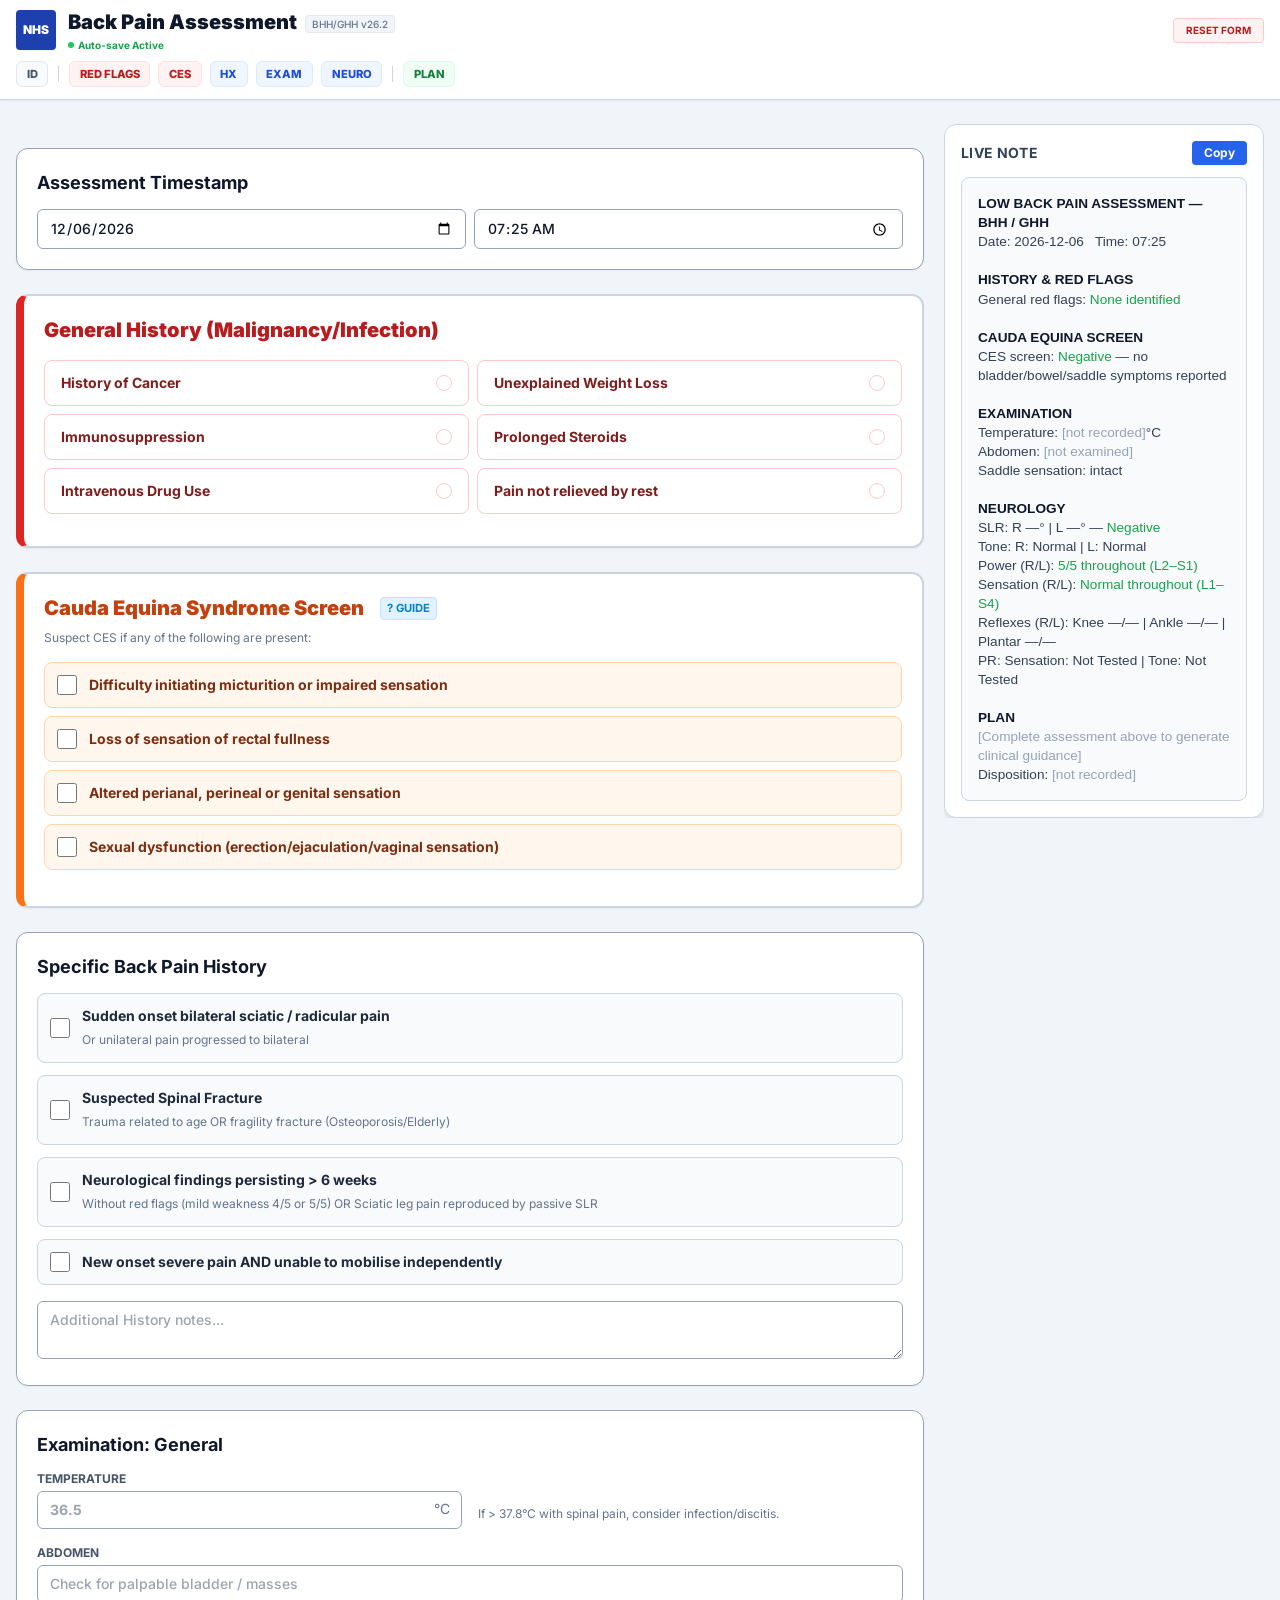
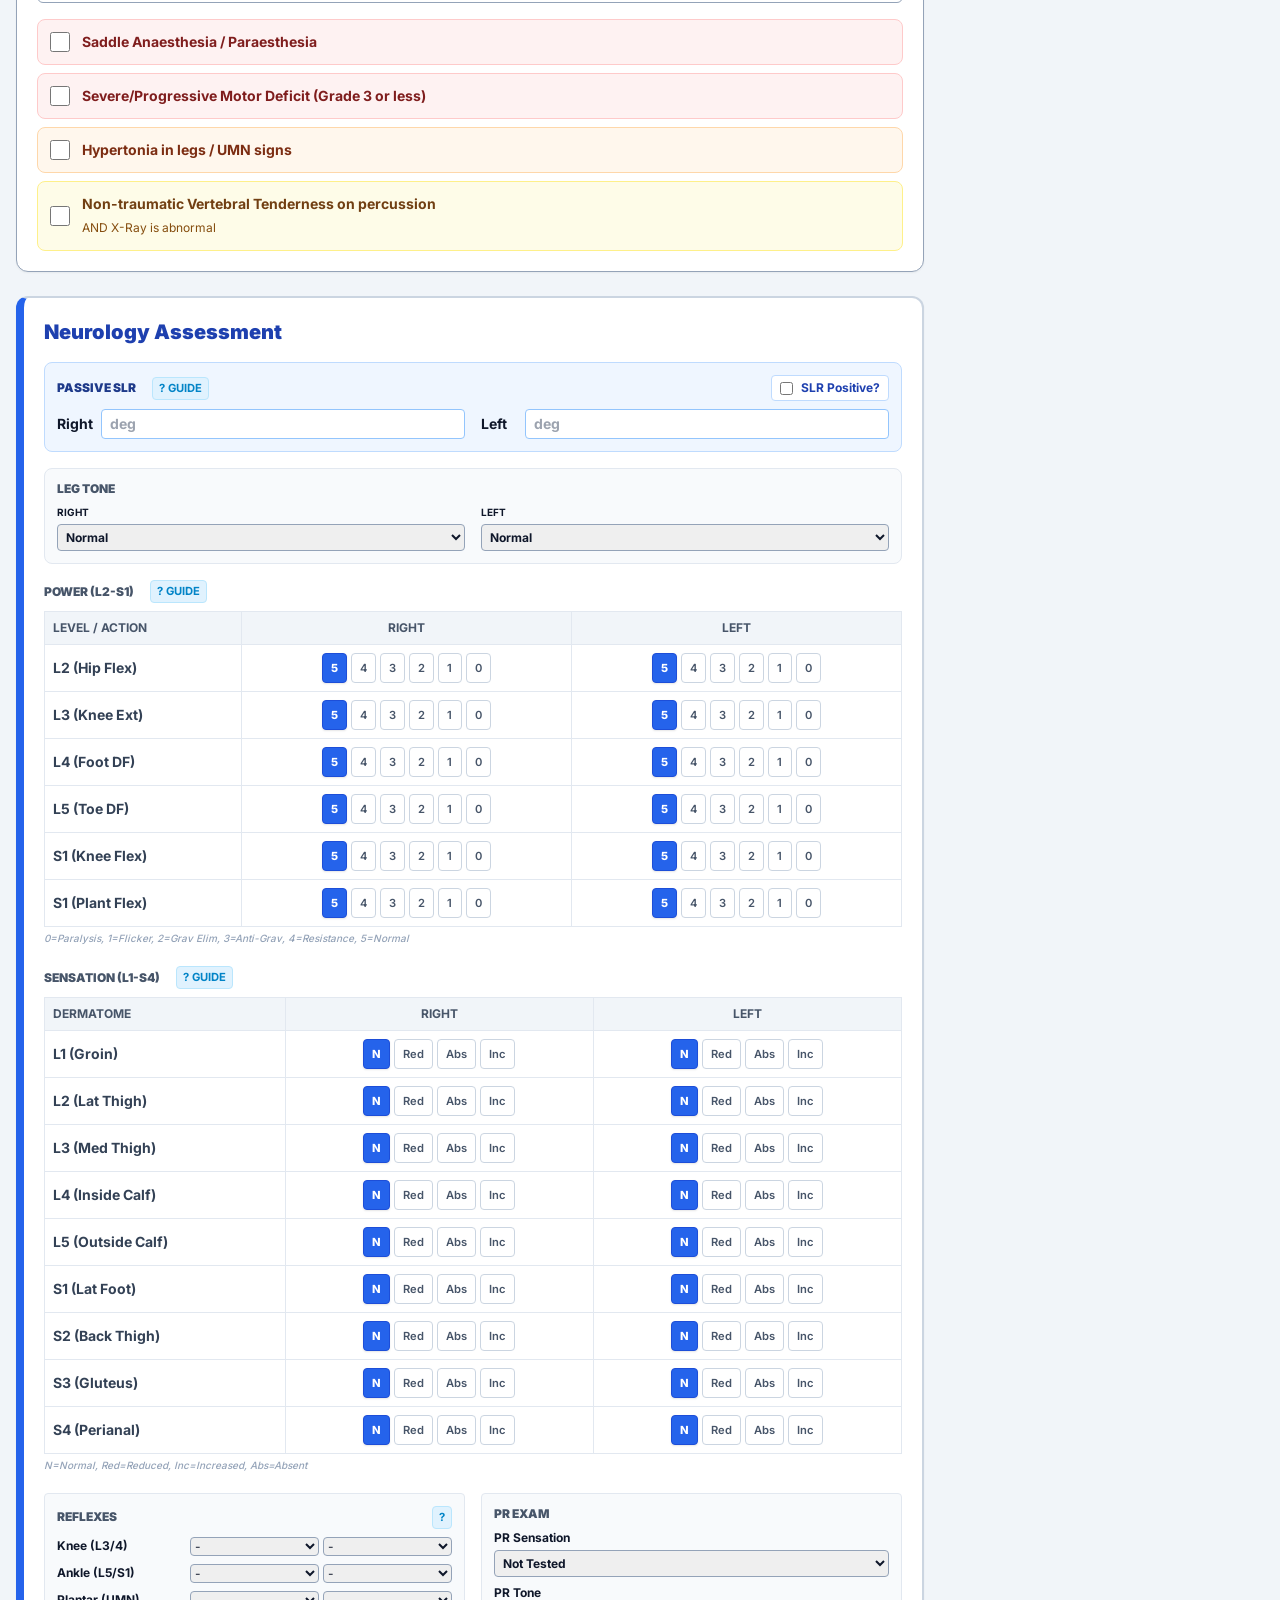
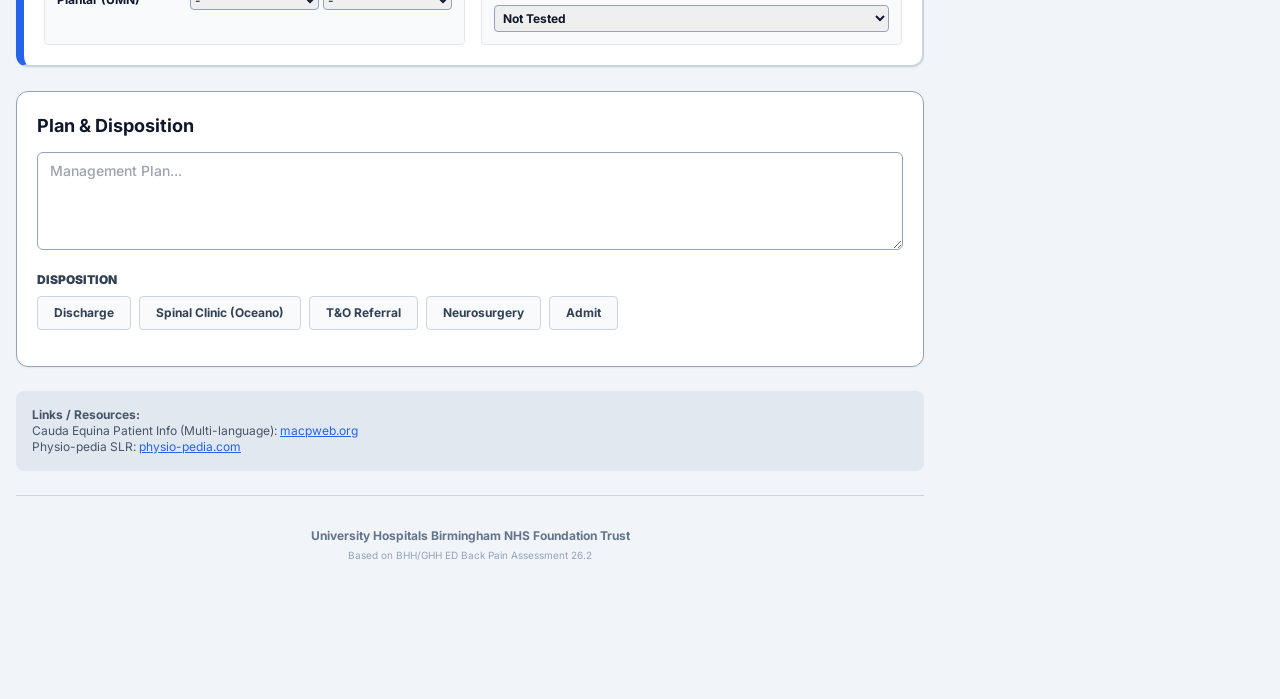
==== commit 4484556c: "Fix load error from missing copy button and remove 404 exam images setupListeners() looked up a #cop" ====
--- a/backpain-standalone.html
+++ b/backpain-standalone.html
@@ -169,14 +169,9 @@
 }
 </style>
 <style>
-
-@font-face{font-family:'Inter';font-style:normal;font-weight:400 900;font-display:swap;
-  src:url('[data-uri]') format('woff2');
-  unicode-range:U+0100-02BA,U+0304,U+0308,U+0329,U+1D00-1DBF,U+1E00-1E9F,U+2020,U+20A0-20AB,U+20AD-20C0,U+2113,U+2C60-2C7F,U+A720-A7FF;}
-@font-face{font-family:'Inter';font-style:normal;font-weight:400 900;font-display:swap;
-  src:url('[data-uri]') format('woff2');
-  unicode-range:U+0000-00FF,U+0131,U+0152-0153,U+02BB-02BC,U+02C6,U+02DA,U+02DC,U+0304,U+0308,U+0329,U+2000-206F,U+20AC,U+2122,U+2191,U+2193,U+2212,U+2215,U+FEFF,U+FFFD;}
-*,:after,:before{--tw-border-spacing-x:0;--tw-border-spacing-y:0;--tw-translate-x:0;--tw-translate-y:0;--tw-rotate:0;--tw-skew-x:0;--tw-skew-y:0;--tw-scale-x:1;--tw-scale-y:1;--tw-pan-x: ;--tw-pan-y: ;--tw-pinch-zoom: ;--tw-scroll-snap-strictness:proximity;--tw-gradient-from-position: ;--tw-gradient-via-position: ;--tw-gradient-to-position: ;--tw-ordinal: ;--tw-slashed-zero: ;--tw-numeric-figure: ;--tw-numeric-spacing: ;--tw-numeric-fraction: ;--tw-ring-inset: ;--tw-ring-offset-width:0px;--tw-ring-offset-color:#fff;--tw-ring-color:rgba(59,130,246,.5);--tw-ring-offset-shadow:0 0 #0000;--tw-ring-shadow:0 0 #0000;--tw-shadow:0 0 #0000;--tw-shadow-colored:0 0 #0000;--tw-blur: ;--tw-brightness: ;--tw-contrast: ;--tw-grayscale: ;--tw-hue-rotate: ;--tw-invert: ;--tw-saturate: ;--tw-sepia: ;--tw-drop-shadow: ;--tw-backdrop-blur: ;--tw-backdrop-brightness: ;--tw-backdrop-contrast: ;--tw-backdrop-grayscale: ;--tw-backdrop-hue-rotate: ;--tw-backdrop-invert: ;--tw-backdrop-opacity: ;--tw-backdrop-saturate: ;--tw-backdrop-sepia: ;--tw-contain-size: ;--tw-contain-layout: ;--tw-contain-paint: ;--tw-contain-style: }::backdrop{--tw-border-spacing-x:0;--tw-border-spacing-y:0;--tw-translate-x:0;--tw-translate-y:0;--tw-rotate:0;--tw-skew-x:0;--tw-skew-y:0;--tw-scale-x:1;--tw-scale-y:1;--tw-pan-x: ;--tw-pan-y: ;--tw-pinch-zoom: ;--tw-scroll-snap-strictness:proximity;--tw-gradient-from-position: ;--tw-gradient-via-position: ;--tw-gradient-to-position: ;--tw-ordinal: ;--tw-slashed-zero: ;--tw-numeric-figure: ;--tw-numeric-spacing: ;--tw-numeric-fraction: ;--tw-ring-inset: ;--tw-ring-offset-width:0px;--tw-ring-offset-color:#fff;--tw-ring-color:rgba(59,130,246,.5);--tw-ring-offset-shadow:0 0 #0000;--tw-ring-shadow:0 0 #0000;--tw-shadow:0 0 #0000;--tw-shadow-colored:0 0 #0000;--tw-blur: ;--tw-brightness: ;--tw-contrast: ;--tw-grayscale: ;--tw-hue-rotate: ;--tw-invert: ;--tw-saturate: ;--tw-sepia: ;--tw-drop-shadow: ;--tw-backdrop-blur: ;--tw-backdrop-brightness: ;--tw-backdrop-contrast: ;--tw-backdrop-grayscale: ;--tw-backdrop-hue-rotate: ;--tw-backdrop-invert: ;--tw-backdrop-opacity: ;--tw-backdrop-saturate: ;--tw-backdrop-sepia: ;--tw-contain-size: ;--tw-contain-layout: ;--tw-contain-paint: ;--tw-contain-style: }/*! tailwindcss v3.4.19 | MIT License | https://tailwindcss.com*/*,:after,:before{box-sizing:border-box;border:0 solid #e5e7eb}:after,:before{--tw-content:""}:host,html{line-height:1.5;-webkit-text-size-adjust:100%;-moz-tab-size:4;-o-tab-size:4;tab-size:4;font-family:ui-sans-serif,system-ui,sans-serif,Apple Color Emoji,Segoe UI Emoji,Segoe UI Symbol,Noto Color Emoji;font-feature-settings:normal;font-variation-settings:normal;-webkit-tap-highlight-color:transparent}body{margin:0;line-height:inherit}hr{height:0;color:inherit;border-top-width:1px}abbr:where([title]){-webkit-text-decoration:underline dotted;text-decoration:underline dotted}h1,h2,h3,h4,h5,h6{font-size:inherit;font-weight:inherit}a{color:inherit;text-decoration:inherit}b,strong{font-weight:bolder}code,kbd,pre,samp{font-family:ui-monospace,SFMono-Regular,Menlo,Monaco,Consolas,Liberation Mono,Courier New,monospace;font-feature-settings:normal;font-variation-settings:normal;font-size:1em}small{font-size:80%}sub,sup{font-size:75%;line-height:0;position:relative;vertical-align:baseline}sub{bottom:-.25em}sup{top:-.5em}table{text-indent:0;border-color:inherit;border-collapse:collapse}button,input,optgroup,select,textarea{font-family:inherit;font-feature-settings:inherit;font-variation-settings:inherit;font-size:100%;font-weight:inherit;line-height:inherit;letter-spacing:inherit;color:inherit;margin:0;padding:0}button,select{text-transform:none}button,input:where([type=button]),input:where([type=reset]),input:where([type=submit]){-webkit-appearance:button;background-color:transparent;background-image:none}:-moz-focusring{outline:auto}:-moz-ui-invalid{box-shadow:none}progress{vertical-align:baseline}::-webkit-inner-spin-button,::-webkit-outer-spin-button{height:auto}[type=search]{-webkit-appearance:textfield;outline-offset:-2px}::-webkit-search-decoration{-webkit-appearance:none}::-webkit-file-upload-button{-webkit-appearance:button;font:inherit}summary{display:list-item}blockquote,dd,dl,figure,h1,h2,h3,h4,h5,h6,hr,p,pre{margin:0}fieldset{margin:0}fieldset,legend{padding:0}menu,ol,ul{list-style:none;margin:0;padding:0}dialog{padding:0}textarea{resize:vertical}input::-moz-placeholder,textarea::-moz-placeholder{opacity:1;color:#9ca3af}input::placeholder,textarea::placeholder{opacity:1;color:#9ca3af}[role=button],button{cursor:pointer}:disabled{cursor:default}audio,canvas,embed,iframe,img,object,svg,video{display:block;vertical-align:middle}img,video{max-width:100%;height:auto}[hidden]:where(:not([hidden=until-found])){display:none}.container{width:100%}@media (min-width:640px){.container{max-width:640px}}@media (min-width:768px){.container{max-width:768px}}@media (min-width:1024px){.container{max-width:1024px}}@media (min-width:1280px){.container{max-width:1280px}}@media (min-width:1536px){.container{max-width:1536px}}.sr-only{position:absolute;width:1px;height:1px;padding:0;margin:-1px;overflow:hidden;clip:rect(0,0,0,0);white-space:nowrap;border-width:0}.absolute{position:absolute}.relative{position:relative}.sticky{position:sticky}.right-3{right:.75rem}.top-0{top:0}.top-2{top:.5rem}.top-24{top:6rem}.z-50{z-index:50}.col-span-2{grid-column:span 2/span 2}.mx-0{margin-left:0;margin-right:0}.mx-0\.5{margin-left:.125rem;margin-right:.125rem}.mx-auto{margin-left:auto;margin-right:auto}.mb-1{margin-bottom:.25rem}.mb-2{margin-bottom:.5rem}.mb-3{margin-bottom:.75rem}.mb-4{margin-bottom:1rem}.mb-5{margin-bottom:1.25rem}.ml-1{margin-left:.25rem}.ml-4{margin-left:1rem}.mt-1{margin-top:.25rem}.mt-2{margin-top:.5rem}.mt-4{margin-top:1rem}.mt-6{margin-top:1.5rem}.mt-8{margin-top:2rem}.block{display:block}.inline{display:inline}.flex{display:flex}.table{display:table}.grid{display:grid}.hidden{display:none}.h-1{height:.25rem}.h-1\.5{height:.375rem}.h-10{height:2.5rem}.h-4{height:1rem}.h-5{height:1.25rem}.h-auto{height:auto}.w-1{width:.25rem}.w-1\.5{width:.375rem}.w-10{width:2.5rem}.w-32{width:8rem}.w-4{width:1rem}.w-48{width:12rem}.w-5{width:1.25rem}.w-full{width:100%}.w-px{width:1px}.flex-1{flex:1 1 0%}.flex-shrink-0{flex-shrink:0}.border-collapse{border-collapse:collapse}.transform{transform:translate(var(--tw-translate-x),var(--tw-translate-y)) rotate(var(--tw-rotate)) skewX(var(--tw-skew-x)) skewY(var(--tw-skew-y)) scaleX(var(--tw-scale-x)) scaleY(var(--tw-scale-y))}@keyframes pulse{50%{opacity:.5}}.animate-pulse{animation:pulse 2s cubic-bezier(.4,0,.6,1) infinite}.cursor-pointer{cursor:pointer}.list-decimal{list-style-type:decimal}.grid-cols-1{grid-template-columns:repeat(1,minmax(0,1fr))}.grid-cols-2{grid-template-columns:repeat(2,minmax(0,1fr))}.grid-cols-3{grid-template-columns:repeat(3,minmax(0,1fr))}.flex-col{flex-direction:column}.flex-wrap{flex-wrap:wrap}.items-end{align-items:flex-end}.items-center{align-items:center}.justify-center{justify-content:center}.justify-between{justify-content:space-between}.gap-1{gap:.25rem}.gap-1\.5{gap:.375rem}.gap-2{gap:.5rem}.gap-3{gap:.75rem}.gap-4{gap:1rem}.gap-6{gap:1.5rem}.space-x-2>:not([hidden])~:not([hidden]){--tw-space-x-reverse:0;margin-right:calc(.5rem*var(--tw-space-x-reverse));margin-left:calc(.5rem*(1 - var(--tw-space-x-reverse)))}.space-x-3>:not([hidden])~:not([hidden]){--tw-space-x-reverse:0;margin-right:calc(.75rem*var(--tw-space-x-reverse));margin-left:calc(.75rem*(1 - var(--tw-space-x-reverse)))}.space-y-2>:not([hidden])~:not([hidden]){--tw-space-y-reverse:0;margin-top:calc(.5rem*(1 - var(--tw-space-y-reverse)));margin-bottom:calc(.5rem*var(--tw-space-y-reverse))}.space-y-3>:not([hidden])~:not([hidden]){--tw-space-y-reverse:0;margin-top:calc(.75rem*(1 - var(--tw-space-y-reverse)));margin-bottom:calc(.75rem*var(--tw-space-y-reverse))}.space-y-6>:not([hidden])~:not([hidden]){--tw-space-y-reverse:0;margin-top:calc(1.5rem*(1 - var(--tw-space-y-reverse)));margin-bottom:calc(1.5rem*var(--tw-space-y-reverse))}.overflow-x-auto{overflow-x:auto}.rounded{border-radius:.25rem}.rounded-full{border-radius:9999px}.rounded-lg{border-radius:.5rem}.rounded-md{border-radius:.375rem}.rounded-xl{border-radius:.75rem}.border{border-width:1px}.border-2{border-width:2px}.border-b{border-bottom-width:1px}.border-l-\[8px\]{border-left-width:8px}.border-t{border-top-width:1px}.border-blue-200{--tw-border-opacity:1;border-color:rgb(191 219 254/var(--tw-border-opacity,1))}.border-blue-300{--tw-border-opacity:1;border-color:rgb(147 197 253/var(--tw-border-opacity,1))}.border-gray-400{--tw-border-opacity:1;border-color:rgb(156 163 175/var(--tw-border-opacity,1))}.border-orange-200{--tw-border-opacity:1;border-color:rgb(254 215 170/var(--tw-border-opacity,1))}.border-red-200{--tw-border-opacity:1;border-color:rgb(254 202 202/var(--tw-border-opacity,1))}.border-slate-200{--tw-border-opacity:1;border-color:rgb(226 232 240/var(--tw-border-opacity,1))}.border-slate-300{--tw-border-opacity:1;border-color:rgb(203 213 225/var(--tw-border-opacity,1))}.border-slate-400{--tw-border-opacity:1;border-color:rgb(148 163 184/var(--tw-border-opacity,1))}.border-yellow-200{--tw-border-opacity:1;border-color:rgb(254 240 138/var(--tw-border-opacity,1))}.border-l-blue-600{--tw-border-opacity:1;border-left-color:rgb(37 99 235/var(--tw-border-opacity,1))}.border-l-orange-500{--tw-border-opacity:1;border-left-color:rgb(249 115 22/var(--tw-border-opacity,1))}.border-l-red-600{--tw-border-opacity:1;border-left-color:rgb(220 38 38/var(--tw-border-opacity,1))}.bg-blue-50{--tw-bg-opacity:1;background-color:rgb(239 246 255/var(--tw-bg-opacity,1))}.bg-blue-600{--tw-bg-opacity:1;background-color:rgb(37 99 235/var(--tw-bg-opacity,1))}.bg-blue-800{--tw-bg-opacity:1;background-color:rgb(30 64 175/var(--tw-bg-opacity,1))}.bg-green-500{--tw-bg-opacity:1;background-color:rgb(34 197 94/var(--tw-bg-opacity,1))}.bg-orange-50{--tw-bg-opacity:1;background-color:rgb(255 247 237/var(--tw-bg-opacity,1))}.bg-red-50{--tw-bg-opacity:1;background-color:rgb(254 242 242/var(--tw-bg-opacity,1))}.bg-slate-100{--tw-bg-opacity:1;background-color:rgb(241 245 249/var(--tw-bg-opacity,1))}.bg-slate-200{--tw-bg-opacity:1;background-color:rgb(226 232 240/var(--tw-bg-opacity,1))}.bg-slate-300{--tw-bg-opacity:1;background-color:rgb(203 213 225/var(--tw-bg-opacity,1))}.bg-slate-50{--tw-bg-opacity:1;background-color:rgb(248 250 252/var(--tw-bg-opacity,1))}.bg-white{--tw-bg-opacity:1;background-color:rgb(255 255 255/var(--tw-bg-opacity,1))}.bg-yellow-50{--tw-bg-opacity:1;background-color:rgb(254 252 232/var(--tw-bg-opacity,1))}.p-1{padding:.25rem}.p-2{padding:.5rem}.p-3{padding:.75rem}.p-4{padding:1rem}.p-5{padding:1.25rem}.px-1{padding-left:.25rem;padding-right:.25rem}.px-1\.5{padding-left:.375rem;padding-right:.375rem}.px-2{padding-left:.5rem;padding-right:.5rem}.px-3{padding-left:.75rem;padding-right:.75rem}.px-4{padding-left:1rem;padding-right:1rem}.py-0{padding-top:0;padding-bottom:0}.py-0\.5{padding-top:.125rem;padding-bottom:.125rem}.py-1{padding-top:.25rem;padding-bottom:.25rem}.py-2{padding-top:.5rem;padding-bottom:.5rem}.py-3{padding-top:.75rem;padding-bottom:.75rem}.py-6{padding-top:1.5rem;padding-bottom:1.5rem}.py-8{padding-top:2rem;padding-bottom:2rem}.pb-1{padding-bottom:.25rem}.pb-2{padding-bottom:.5rem}.pb-20{padding-bottom:5rem}.pl-8{padding-left:2rem}.pt-4{padding-top:1rem}.text-left{text-align:left}.text-center{text-align:center}.align-middle{vertical-align:middle}.text-\[10px\]{font-size:10px}.text-lg{font-size:1.125rem;line-height:1.75rem}.text-sm{font-size:.875rem;line-height:1.25rem}.text-xl{font-size:1.25rem;line-height:1.75rem}.text-xs{font-size:.75rem;line-height:1rem}.font-black{font-weight:900}.font-bold{font-weight:700}.font-medium{font-weight:500}.uppercase{text-transform:uppercase}.italic{font-style:italic}.leading-relaxed{line-height:1.625}.leading-tight{line-height:1.25}.tracking-wide{letter-spacing:.025em}.text-blue-600{--tw-text-opacity:1;color:rgb(37 99 235/var(--tw-text-opacity,1))}.text-blue-800{--tw-text-opacity:1;color:rgb(30 64 175/var(--tw-text-opacity,1))}.text-blue-900{--tw-text-opacity:1;color:rgb(30 58 138/var(--tw-text-opacity,1))}.text-green-600{--tw-text-opacity:1;color:rgb(22 163 74/var(--tw-text-opacity,1))}.text-orange-600{--tw-text-opacity:1;color:rgb(234 88 12/var(--tw-text-opacity,1))}.text-orange-700{--tw-text-opacity:1;color:rgb(194 65 12/var(--tw-text-opacity,1))}.text-orange-900{--tw-text-opacity:1;color:rgb(124 45 18/var(--tw-text-opacity,1))}.text-red-600{--tw-text-opacity:1;color:rgb(220 38 38/var(--tw-text-opacity,1))}.text-red-700{--tw-text-opacity:1;color:rgb(185 28 28/var(--tw-text-opacity,1))}.text-red-900{--tw-text-opacity:1;color:rgb(127 29 29/var(--tw-text-opacity,1))}.text-slate-400{--tw-text-opacity:1;color:rgb(148 163 184/var(--tw-text-opacity,1))}.text-slate-500{--tw-text-opacity:1;color:rgb(100 116 139/var(--tw-text-opacity,1))}.text-slate-600{--tw-text-opacity:1;color:rgb(71 85 105/var(--tw-text-opacity,1))}.text-slate-700{--tw-text-opacity:1;color:rgb(51 65 85/var(--tw-text-opacity,1))}.text-slate-800{--tw-text-opacity:1;color:rgb(30 41 59/var(--tw-text-opacity,1))}.text-slate-900{--tw-text-opacity:1;color:rgb(15 23 42/var(--tw-text-opacity,1))}.text-white{--tw-text-opacity:1;color:rgb(255 255 255/var(--tw-text-opacity,1))}.text-yellow-600{--tw-text-opacity:1;color:rgb(202 138 4/var(--tw-text-opacity,1))}.text-yellow-800{--tw-text-opacity:1;color:rgb(133 77 14/var(--tw-text-opacity,1))}.text-yellow-900{--tw-text-opacity:1;color:rgb(113 63 18/var(--tw-text-opacity,1))}.underline{text-decoration-line:underline}.antialiased{-webkit-font-smoothing:antialiased;-moz-osx-font-smoothing:grayscale}.shadow-lg{--tw-shadow:0 10px 15px -3px rgba(0,0,0,.1),0 4px 6px -4px rgba(0,0,0,.1);--tw-shadow-colored:0 10px 15px -3px var(--tw-shadow-color),0 4px 6px -4px var(--tw-shadow-color)}.shadow-lg,.shadow-sm{box-shadow:var(--tw-ring-offset-shadow,0 0 #0000),var(--tw-ring-shadow,0 0 #0000),var(--tw-shadow)}.shadow-sm{--tw-shadow:0 1px 2px 0 rgba(0,0,0,.05);--tw-shadow-colored:0 1px 2px 0 var(--tw-shadow-color)}.outline{outline-style:solid}.ring{--tw-ring-offset-shadow:var(--tw-ring-inset) 0 0 0 var(--tw-ring-offset-width) var(--tw-ring-offset-color);--tw-ring-shadow:var(--tw-ring-inset) 0 0 0 calc(3px + var(--tw-ring-offset-width)) var(--tw-ring-color);box-shadow:var(--tw-ring-offset-shadow),var(--tw-ring-shadow),var(--tw-shadow,0 0 #0000)}.ring-blue-500{--tw-ring-opacity:1;--tw-ring-color:rgb(59 130 246/var(--tw-ring-opacity,1))}.ring-offset-2{--tw-ring-offset-width:2px}.filter{filter:var(--tw-blur) var(--tw-brightness) var(--tw-contrast) var(--tw-grayscale) var(--tw-hue-rotate) var(--tw-invert) var(--tw-saturate) var(--tw-sepia) var(--tw-drop-shadow)}.transition{transition-property:color,background-color,border-color,text-decoration-color,fill,stroke,opacity,box-shadow,transform,filter,-webkit-backdrop-filter;transition-property:color,background-color,border-color,text-decoration-color,fill,stroke,opacity,box-shadow,transform,filter,backdrop-filter;transition-property:color,background-color,border-color,text-decoration-color,fill,stroke,opacity,box-shadow,transform,filter,backdrop-filter,-webkit-backdrop-filter;transition-timing-function:cubic-bezier(.4,0,.2,1);transition-duration:.15s}.hover\:bg-blue-700:hover{--tw-bg-opacity:1;background-color:rgb(29 78 216/var(--tw-bg-opacity,1))}.hover\:bg-orange-100:hover{--tw-bg-opacity:1;background-color:rgb(255 237 213/var(--tw-bg-opacity,1))}.hover\:bg-red-100:hover{--tw-bg-opacity:1;background-color:rgb(254 226 226/var(--tw-bg-opacity,1))}.focus\:ring-2:focus{--tw-ring-offset-shadow:var(--tw-ring-inset) 0 0 0 var(--tw-ring-offset-width) var(--tw-ring-offset-color);--tw-ring-shadow:var(--tw-ring-inset) 0 0 0 calc(2px + var(--tw-ring-offset-width)) var(--tw-ring-color);box-shadow:var(--tw-ring-offset-shadow),var(--tw-ring-shadow),var(--tw-shadow,0 0 #0000)}.focus\:ring-orange-500:focus{--tw-ring-opacity:1;--tw-ring-color:rgb(249 115 22/var(--tw-ring-opacity,1))}.peer:checked~.peer-checked\:border-red-800{--tw-border-opacity:1;border-color:rgb(153 27 27/var(--tw-border-opacity,1))}.peer:checked~.peer-checked\:border-sky-800{--tw-border-opacity:1;border-color:rgb(7 89 133/var(--tw-border-opacity,1))}.peer:checked~.peer-checked\:bg-red-600{--tw-bg-opacity:1;background-color:rgb(220 38 38/var(--tw-bg-opacity,1))}.peer:checked~.peer-checked\:bg-sky-600{--tw-bg-opacity:1;background-color:rgb(2 132 199/var(--tw-bg-opacity,1))}.peer:checked~.peer-checked\:text-white{--tw-text-opacity:1;color:rgb(255 255 255/var(--tw-text-opacity,1))}@media (min-width:768px){.md\:col-span-2{grid-column:span 2/span 2}.md\:grid-cols-2{grid-template-columns:repeat(2,minmax(0,1fr))}.md\:flex-row{flex-direction:row}.md\:gap-2{gap:.5rem}.md\:text-xl{font-size:1.25rem;line-height:1.75rem}}@media (min-width:1024px){.lg\:col-span-5{grid-column:span 5/span 5}.lg\:col-span-7{grid-column:span 7/span 7}.lg\:grid-cols-12{grid-template-columns:repeat(12,minmax(0,1fr))}}@media (min-width:1280px){.xl\:col-span-4{grid-column:span 4/span 4}.xl\:col-span-8{grid-column:span 8/span 8}}
+@font-face{font-family:'Inter';font-weight:400 900;font-display:swap;src:url('[data-uri]